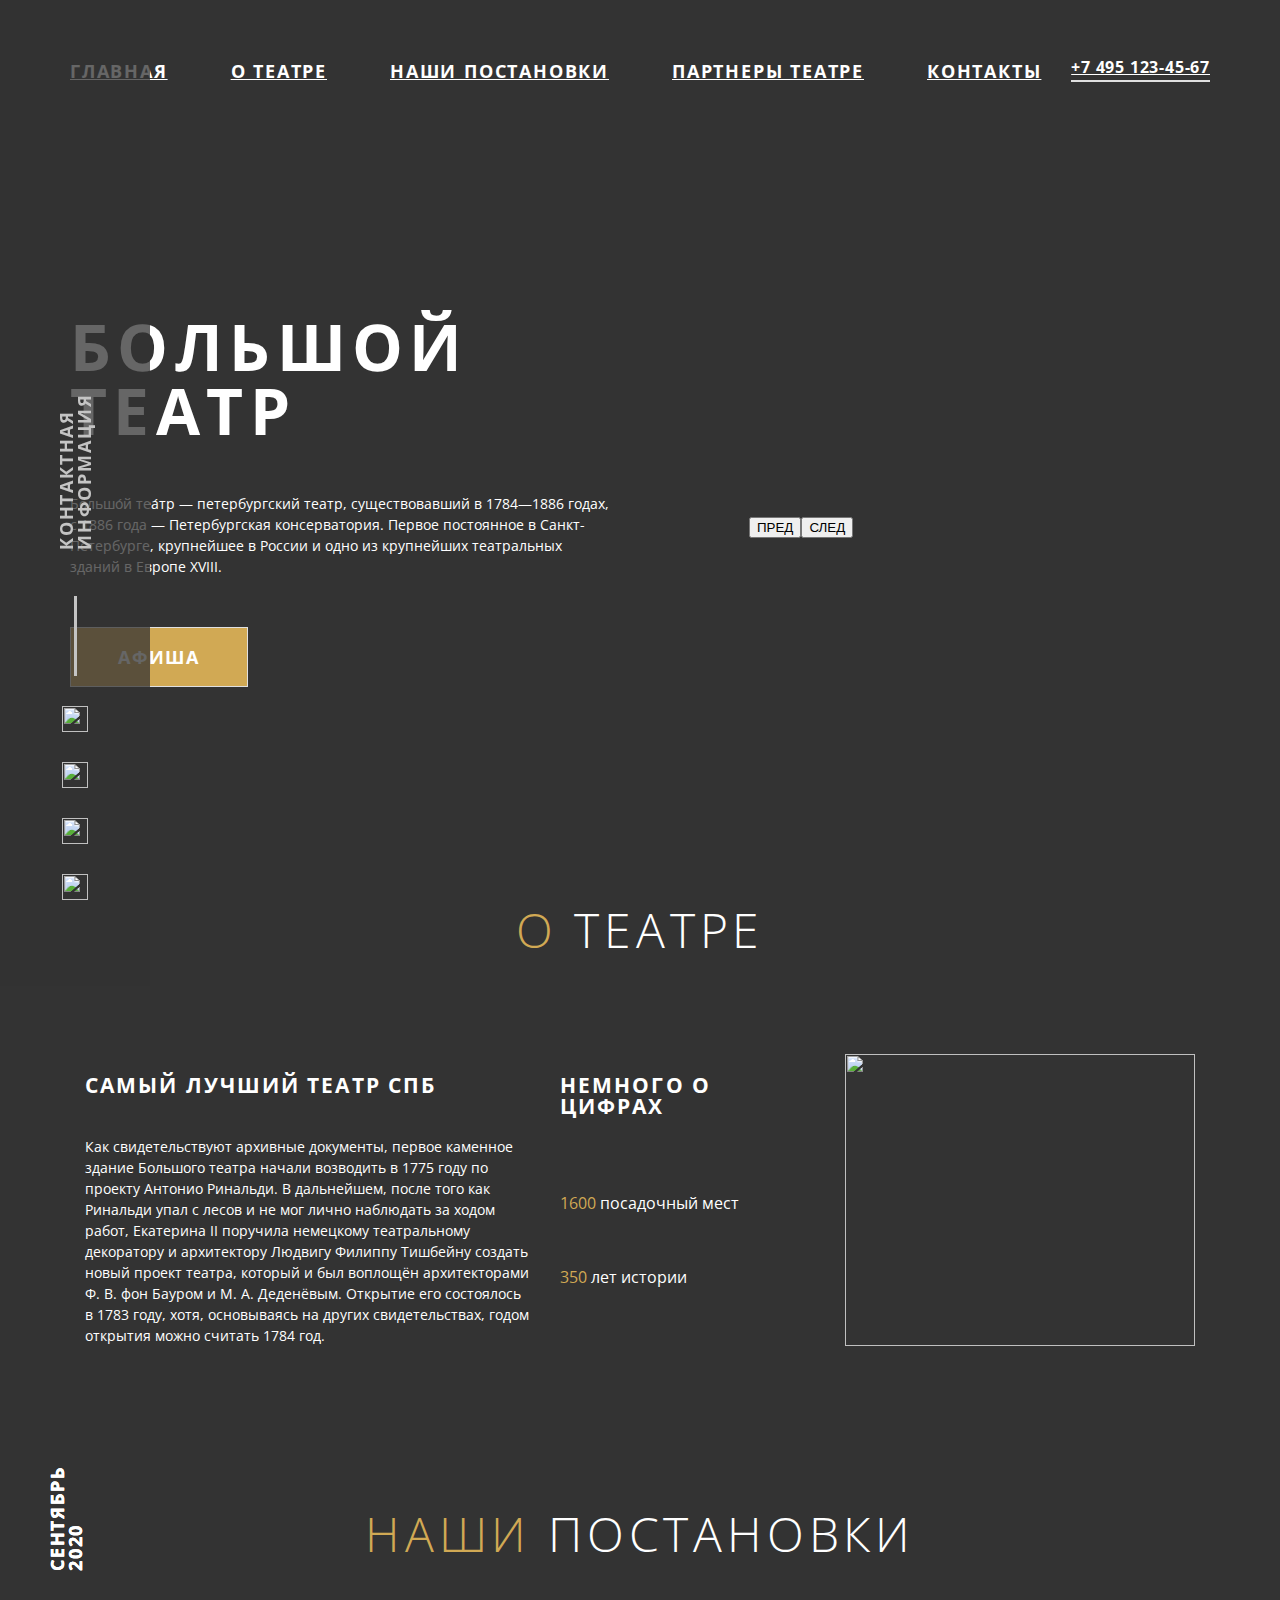
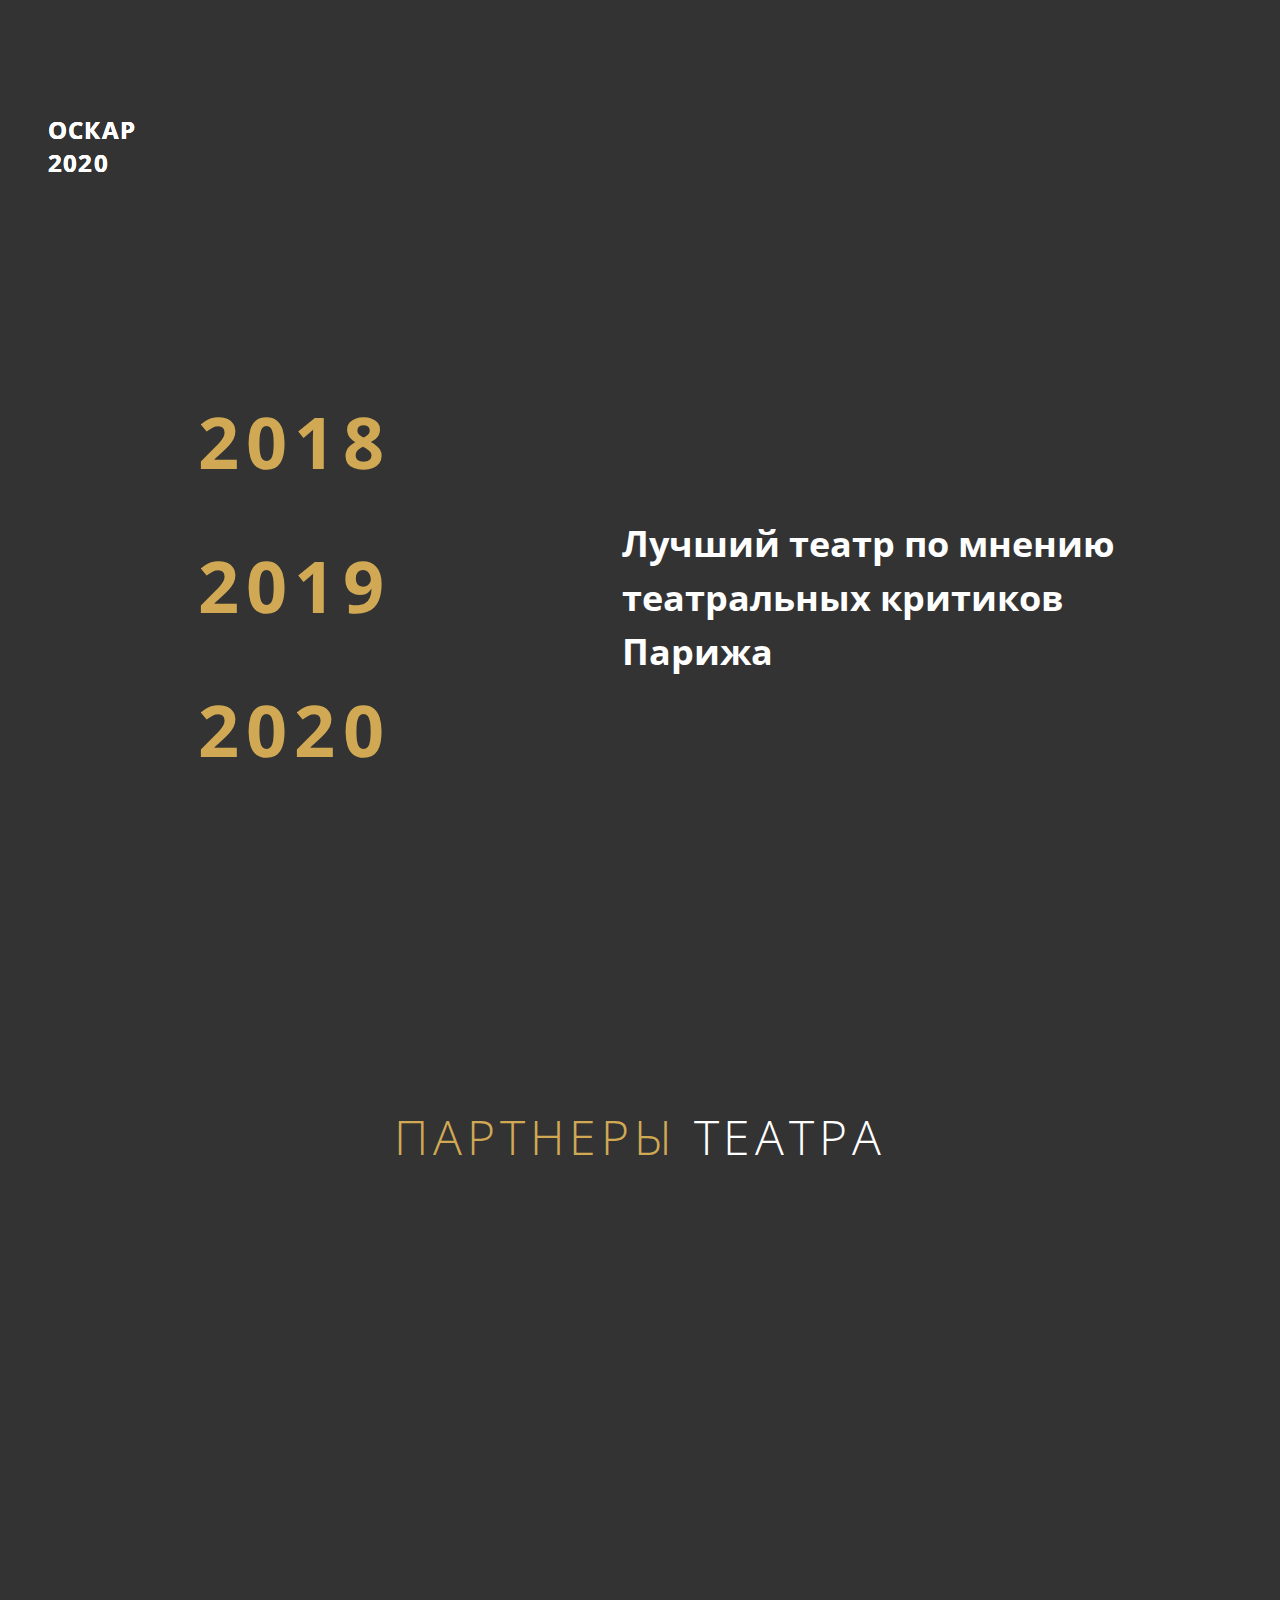
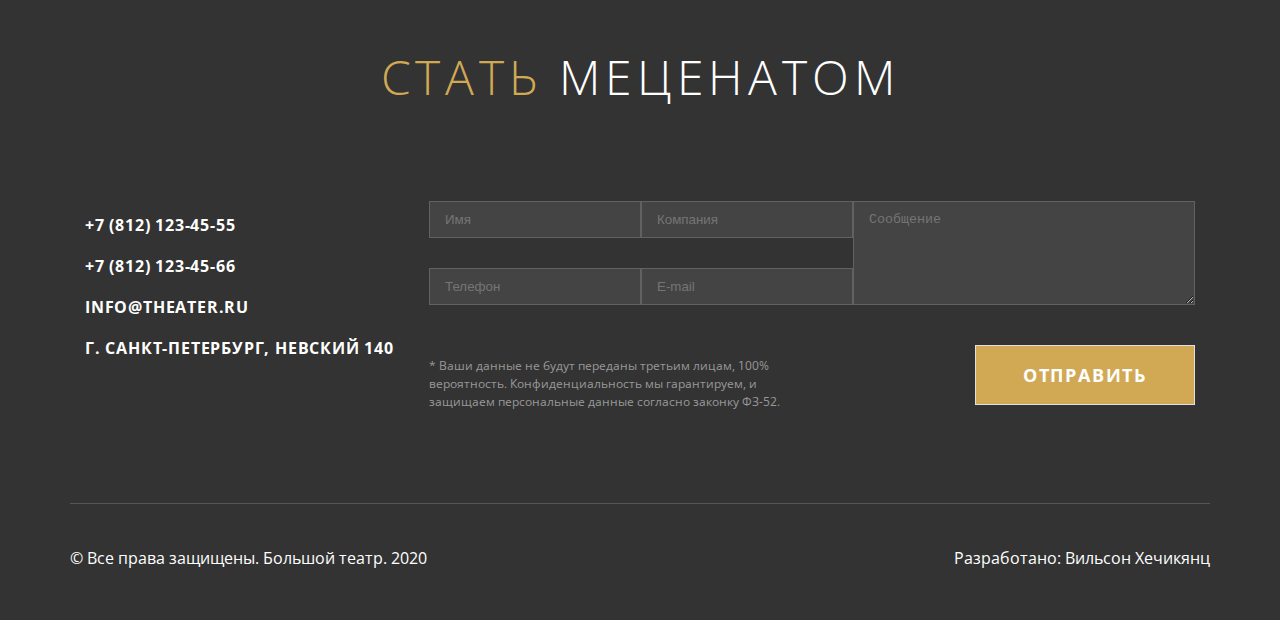
==== index.html @ 54a1aad2 "fix styles for wide screen" ====
<!DOCTYPE html>
<html lang="en">
<head>
    <meta charset="UTF-8">
    <meta http-equiv="X-UA-Compatible" content="IE=edge">
    <meta name="viewport" content="width=device-width, initial-scale=1.0">
    <link rel="stylesheet" href="reset.css">
    <link rel="stylesheet" href="style.css">
    <link href="https://fonts.googleapis.com/css?family=Open+Sans:300,regular,500,600,700,800,300italic,italic,500italic,600italic,700italic,800italic" rel="stylesheet" />
    <title>Theatre</title>
</head>
<body>
    <aside class="aside">
        <p class="aside_text">контактная информация</p>
        <div class="aside_social">
            <a class='social_link' href="#">
                <img class='social_logo' src="img/instagram-active.svg" alt="">
            </a>
            <a class='social_link' href="#">
                <img class='social_logo' src="img/facebook-logo.svg" alt="">
            </a>
            <a class='social_link' href="#">
                <img class='social_logo' src="img/vk-logo.svg" alt="">
            </a>
            <a class="social_link" href="#">
                <img class='social_logo' src="img/youtube-logo.svg" alt="">
            </a>
        </div>
    </aside>
    <header class="header">
        <div class="header_container container">
                <nav class="menu_nav">
                    <a class="nav_item" href="#">главная</a>
                    <a class="nav_item" href="#">о театре</a>
                    <a class="nav_item" href="#">наши постановки</a>
                    <a class="nav_item" href="#">партнеры театре</a>
                    <a class="nav_item" href="#">контакты</a>
                </nav>
            <a class='header_phone' href="tel: +74951234567">+7 495 123-45-67</a>
        </div>
        <section class="first-screen">
           <div class="first-screen_container container">
                <div class="first-screen_inner">
                    <div class="first-screen_text">
                        <h1 class='text_title'>большой театр</h1>
                        <p class='text_paragraph'>Большо́й теа́тр — петербургский театр, существовавший в 1784—1886 годах, с 1886 года — Петербургская консерватория. Первое постоянное в Санкт-Петербурге, крупнейшее в России и одно из крупнейших театральных зданий в Европе XVIII.</p>
                        <button class="first-screen_button button">АФИША</button>
                    </div>
                    <div class="columns_slider">
                        <div class="slider_container">
                            <img class='slider_img' src="img/first-screen_slider.jpg" alt="">
                            <img class='slider_img-bg' src="img/first-scree_slider-bg.png" alt="">
                        </div>
                        <div class="slider_buttons">
                            <div class="controls">
                                <img class='arrow-left' src="img/arrow-left.svg" alt="">
                                <button class="buttons_previous">ПРЕД</button>
                            </div>
                            <div class="controls">
                                <button class="buttons_next">СЛЕД</button>
                                <img class='arrow-right' src="img/Arrow -right.svg" alt="">
                            </div>
                        </div>
                    </div>
                </div>
           </div>
        </section>
    </header>
    
    <main class="main">
        <section class="about">
            <div class="about_container">
                <h2 class="about_title title"><span class="accent">о</span> театре</h2>
                <div class="about_wrapper">
                    <div class="about_info">
                        <p class="info_title">самый лучший театр спб</p>
                        <p class="info_paragraph">Как свидетельствуют архивные документы, первое каменное здание Большого театра начали возводить в 1775 году по проекту Антонио Ринальди. В дальнейшем, после того как Ринальди упал с лесов и не мог лично наблюдать за ходом работ, Екатерина II поручила немецкому театральному декоратору и архитектору Людвигу Филиппу Тишбейну создать новый проект театра, который и был воплощён архитекторами Ф. В. фон Бауром и М. А. Деденёвым. Открытие его состоялось в 1783 году, хотя, основываясь на других свидетельствах, годом открытия можно считать 1784 год.</p>
                    </div>
                    <div class="about_numbers">
                        <h3 class="numbers_title">немного о цифрах</h3>
                        <div class="numbers_container">
                            <div class="numbers_seats">
                                <img class='seats_img' src="img/number_seats.svg" alt="">
                                <p class="seats_text"><span class="accent">1600</span> посадочный мест</p>
                            </div>
                            <div class="numbers_history">
                                <img class='history_img' src="img/about_history.svg" alt="">
                                <p class="history_text"><span class="accent">350</span> лет истории</p>
                            </div>
                        </div>
                    </div>
                    <div class="about_img">
                        <img class='theatre_img' src="img/about_img.jpg" alt="">
                    </div>
                </div>
            </div>
        </section>
        <section class="projects">
            <h2 class="projects_title title"><span class="accent">наши</span> постановки</h2>
            <div class="projects_slider">
                <div class="slider_project1">
                    <img src="img/slider_project1.jpg" alt="">
                    <p class="project1_title">оскар 2020</p>
                    <p class="project1_date">сентябрь 2020</p>
                </div>
                <div class="slider_project2">
                    <img src="img/slider_project2.jpg" alt="">
                </div>
                <div class="slider_project3">
                    <img src="img/slider_project3.jpg" alt="">
                    <p class="project3_title">оскар 2020</p>
                    <p class="project3_date">сентябрь 2020</p>
                </div>
                <div class="slider_project4">
                    <img src="img/slider_project4.jpg" alt="">
                    <p class="project4_title">оскар 2020</p>
                    <p class="project4_date">сентябрь 2020</p>
                </div>
            </div>
        </section>
        <section class="raiting">
            <div class='raiting-container container'>
                <div class="raiting_years">
                    <p class="years_list accent">2018</p>
                    <p class="years_list accent">2019</p>
                    <p class="years_list accent">2020</p>
                </div>
                <div class="raiting_column">
                    <img class='raiting_stars' src="img/raiting_stars.svg" alt="">
                    <p class="raiting_paragraph">Лучший театр
                        по мнению театральных критиков Парижа</p>
                </div>
            </div>
        </section>
        <section class="partners">
            <div class="partners_container container">
                <h2 class="partners_title title"><span class="accent">партнеры</span> театра</h2>
                <div class="partners_logo">
                </div>
            </div>
        </section>
        <section class="contacts">
            <div class="contacts_container">
                <h2 class="contacts_title title"><span class="accent">стать</span> меценатом</h2>
                <div class="contacts_inner">
                    <div class="contacts_phone-email">
                        <div class="contacts_info">
                            <p>+7 (812) 123-45-55</p>
                            <p>+7 (812) 123-45-66</p>
                            <p>info@theater.ru</p>
                            <p>г. санкт-петербург, невский 140</p>
                        </div>
                        <div class="contacts_email">
                            
                        </div>
                    </div>
                    <div class="contacts_form form">
                        <form action='' method="post" class="form">
                            <div class="form_content">
                                <div class="form_column">
                                    <input class='form_input form_input-name' type="text" name="name" placeholder="Имя">
                                    <input class='form_input form_input-phone' type="text" name="phone" placeholder="Телефон">
                                </div>
                                <div class="form_column">
                                    <input class='form_input form_input-company' type="text" name="company" placeholder="Компания">
                                    <input class='form_input form_input-email' type="text" name="email" placeholder="E-mail">
                                </div>
                                <div class="form_column">
                                    <textarea class='form_input' name="message" placeholder="Сообщение"></textarea>
                                </div>
                        </div>
                        </form>
                        <div class="form_correspondence">
                            <p class="correspondence_text
                            ">* Ваши данные не будут переданы третьим лицам, 100% вероятность. Конфиденциальность мы гарантируем, и защищаем персональные данные согласно законку ФЗ-52.</p>
                            <button class='contacts_button button' type="submit">ОТПРАВИТЬ</button>
                        </div>
                 </di>
                    </div>
                </div>
            </div>
        </section>
    </main>
        <footer class="footer">
           <div class="footer_container container">
                <div class="footer_inner">
                    <p class="footer_copyright">&#169; Все права защищены. Большой театр. 2020</p>
                    <p class="footer_developer">Разработано: Вильсон Хечикянц</p>
                </div>
           </div>
        </footer>
    
</body>
</html>
---- style.css ----
@import url("https://fonts.googleapis.com/css2?family=Open+Sans+Condensed:wght@300;700&family=Open+Sans:wght@300;400&display=swap");

:root {
  --main-color-gold: #d1a954;
  --main-color-black: #333333;
}

body {
  font-family: "Open Sans", sans-serif;
  color: white;
  line-height: 1;
  font-size: 16px;
  background-color: #333333;
}

/* ASIDE */

.aside {
    position: fixed;
    height: 100%;
    width: 150px;
    top: 0;
    left: 0;
    display: flex;
    z-index: 1000;
    flex-direction: column;
    justify-content: flex-end;
    background: rgba(51, 51, 51, 0.75);
    padding-bottom: 86px;
  }

.aside_text {
    position: absolute;
    width: 300px;
    bottom: 550px;
    left: 50%;
    transform: translateX(-50%) rotate(-90deg);
    font-family: "Open Sans Condensed", sans-serif;
    font-weight: 700;
    font-size: 18px;
    letter-spacing: 0.1em;
    text-transform: uppercase;
    color: #C4C4C4;
}

.aside_social {
    display: flex;
    flex-direction: column;
    align-items: center;
}

.aside_social::before {
    content: "";
    width: 3px;
    height: 80px;
    background-color: #C4C4C4;
    margin-bottom: 30px;
}

.social_link {
    width: 26px;
    height: 26px;
}

.social_link:not(:last-child) {
    margin-bottom: 30px;
}

.social_logo {
    width: 100%;
    height: 100%;
    object-fit: contain;
    object-position: center;
}

/* HEADER */

.container {
    max-width: 1140px;
    margin: 0 auto;
    padding-left: 15px;
    padding-right: 15px;
}

.header_container {
    display: flex;
    justify-content: space-between;
    align-items: center;
    margin-bottom: 190px;
}

.header {
    padding-top: 51px;
    width: 100%;
    height: calc(100vw * 1045 / 1920);
    background: url(img/first-screen_background.jpg) center/cover no-repeat;
    margin-bottom: 150px;
}

.menu_nav {
    display: flex;
    align-items: center;
}

.nav_item {
    font-family: 'Open Sans Condensed', sans-serif;
    font-weight: 700;
    font-size: 18px;
    letter-spacing: 0.1em;
    text-transform: uppercase;
    color: #FFFFFF;
    transition: color 0.3s linear;
}

.nav_item:not(:last-child) {
    margin-right: 63px;
}

.header_phone {
    font-family: "Open Sans Condensed", sans-serif;
    font-size: 16px;
    text-align: right;
    letter-spacing: 0.05em;
    text-transform: uppercase;
    color: #FFFFFF;
    border-bottom: 2px solid #E0E0E0;
    padding-bottom: 5px;
    font-weight: 700;
}

/* FIRSTSCREEN */

.first_screen_container {
    position: relative;
    height: 100vh;
    display: flex;
    flex-direction: column;
    justify-content: center;
}

.first-screen_inner {
    display: flex;
    align-items: center;
}

.first-screen_text {
    flex: 0 1 540px;
    margin-right: 125px;
}

.text_title {
    font-family: "Open Sans Condensed", sans-serif;
    font-weight: 700;
    font-size: 64px;
    letter-spacing: 0.1em;
    text-transform: uppercase;
    color: #FFFFFF;
    margin-bottom: 50px;
}

.text_paragraph {
    font-family: "Open Sans", sans-serif;
    font-weight: 400;
    font-size: 14px;
    line-height: 150%;
    color: #FFFFFF;
    margin-bottom: 50px;
}

.button {
    display: inline-block;
    font-family: "Open Sans Condensed", sans-serif;
    font-weight: 700;
    font-size: 18px;
    letter-spacing: 0.1em;
    text-transform: uppercase;
    color: #FFFFFF;
    padding: 17px 47px;
    background: #D1A954;
    border: 1px solid #E0E0E0;
    cursor: pointer;
}

.slider_container {
    position: relative;

}

.slider_img {
    position: relative;
    z-index: 1;
}

.slider_img-bg {
    position: absolute;
    top: 20px;
    left: 20px;
    z-index: 0;
}

.slider_buttons {
    display: flex;
    justify-content: space-between;
    position: relative;
    top: 40px;
    left: 10px;
}

.about_container {
    max-width: 1110px;
    margin: 0 auto;
}

.accent {
    color: var(--main-color-gold);
}

.title {
    font-family: "Open Sans Condensed", sans-serif;
    font-weight: 300;
    font-size: 48px;
    text-align: center;
    letter-spacing: 0.1em;
    text-transform: uppercase;
    color: #FFFFFF;
}

.about_wrapper {
    display: flex;
    align-items: flex-start;
    justify-content: space-between;
    margin-bottom: 150px;
}

.about_title {
    margin-bottom: 100px;
}

.about_info {
    flex: 0 0 445px;
}

.info_title {
    font-family: "Open Sans Condensed", sans-serif;
    font-weight: 700;
    font-size: 21px;
    letter-spacing: 0.1em;
    text-transform: uppercase;
    margin-bottom: 40px;
}

.info_paragraph {
    font-weight: 400;
    font-size: 14px;
    line-height: 150%;
}

.about_numbers {
    flex: 0 0 255px;
}

.numbers_title {
    font-family: "Open Sans Condensed", sans-serif;
    font-weight: 700;
    font-size: 21px;
    letter-spacing: 0.1em;
    text-transform: uppercase;
    margin-bottom: 40px;
}

.numbers_seats {
    margin-bottom: 20px;
}

.seats_img {
    margin-bottom: 20px;
}

.history_img {
    margin-bottom: 20px;
}

.about_img {
    flex: 0 0 350px;
    height: 292px;
}

.theatre_img {
    width: 100%;
    height: 100%;
    object-fit: cover;
    object-position: center;
}

.projects {
    margin-bottom: 142px;
}

.projects_title {
    margin-bottom: 91px;
}

.projects_slider {
    display: flex;
}

.slider_project1 {
    position: relative;
}

.project1_title {
    position: absolute;
    top: 40px;
    left: 40px;
    font-family: "Open Sans Condensed", sans-serif;
    font-weight: bold;
    font-size: 24px;
    line-height: 33px;
    letter-spacing: 0.05em;
    text-transform: uppercase;
    color: #FFFFFF;
}

.project1_date {
    position: absolute;
    left: 40px;
    bottom: 40px;
    font-family: "Open Sans Condensed", sans-serif;
    font-weight: bold;
    font-size: 18px;
    letter-spacing: 0.1em;
    text-transform: uppercase;
    color: #FFFFFF;
    transform-origin: top left;
    transform: rotate(-90deg);
}

.slider_project3 {
    position: relative;
}

.project3_title {
    position: absolute;
    top: 40px;
    left: 40px;
    font-family: "Open Sans Condensed", sans-serif;
    font-weight: bold;
    font-size: 24px;
    line-height: 33px;
    letter-spacing: 0.05em;
    text-transform: uppercase;
    color: #FFFFFF;
}

.project3_title {
    position: absolute;
    top: 40px;
    left: 40px;
    font-family: "Open Sans Condensed", sans-serif;
    font-weight: bold;
    font-size: 24px;
    line-height: 33px;
    letter-spacing: 0.05em;
    text-transform: uppercase;
    color: #FFFFFF;
}

.project3_date {
    position: absolute;
    left: 40px;
    bottom: 40px;
    font-family: "Open Sans Condensed", sans-serif;
    font-weight: bold;
    font-size: 18px;
    letter-spacing: 0.1em;
    text-transform: uppercase;
    color: #FFFFFF;
    transform-origin: top left;
    transform: rotate(-90deg);
}

.slider_project4 {
    position: relative;
}

.project4_title {
    position: absolute;
    top: 40px;
    left: 40px;
    font-family: "Open Sans Condensed", sans-serif;
    font-weight: bold;
    font-size: 24px;
    line-height: 33px;
    letter-spacing: 0.05em;
    text-transform: uppercase;
    color: #FFFFFF;
}

.project4_date {
    position: absolute;
    left: 40px;
    bottom: 40px;
    font-family: "Open Sans Condensed", sans-serif;
    font-weight: bold;
    font-size: 18px;
    letter-spacing: 0.1em;
    text-transform: uppercase;
    color: #FFFFFF;
    transform-origin: top left;
    transform: rotate(-90deg);
}

/* RAITING */

.raiting {
    margin-bottom: 150px;

}

.raiting-container {
    padding: 126px 110px 126px 190px;
    background: url(img/rating-сге.jpg) center center/cover no-repeat;
    display: flex;
    justify-content: space-between;
    align-items: center;
}

.raiting_years {
    font-family: "Open Sans Condensed", sans-serif;
    font-weight: 700;
    font-size: 72px;
    letter-spacing: 0.1em;
    text-transform: uppercase;
}

.years_list:not(:last-child) {
    margin-bottom: 30px;
}

.raiting_stars {
    margin-bottom: 25px;
}

.raiting_column {
    flex: 0 0 540px;
}

.raiting_paragraph {
    font-weight: 700;
    font-size: 36px;
    line-height: 150%;
    color: #FFFFFF;
}

.partners {
    margin-bottom: 120px;
}

.partners_title {
    margin-bottom: 100px;
}
.partners_logo{
    background-image: url(img/partners-gazprom.svg);
    height: 272px;
    background-repeat: space;
}

/* CONTACTS */

.contacts { 
margin-bottom: 80px;
}

.contacts_title {
    margin-bottom: 100px;
}

.contacts_container {
    max-width: 1110px;
    margin: 0 auto;
}

.contacts_inner {
    display: flex;
    justify-content: space-between;
    align-items: flex-start;
}

.contacts_form {
    flex: 0 1 730px;
}

.contacts_info {
    flex: 0 0 250px;
    font-family: "Open Sans Condensed", sans-serif;
    font-weight: 700;
    font-size: 16px;
    letter-spacing: 0.05em;
    text-transform: uppercase;
    color: #FFFFFF;
}

.contacts_info > p:not(:last-child) {
    margin-bottom: 25px;
}

.form_content {
    display: flex;
    justify-content: space-between;
    margin-bottom: 40px;
}
.form_column {
    display: flex;
    flex-direction: column;
}

.form_input-name, .form_input-company {
    margin-bottom: 30px;
}

.form_input {
    width: 180px;
    background: #444444 ;
    border: 1px solid #616161;
    padding: 10px 15px;
    color: #FFFFFF;
}

.form_column > textarea {
    width: 310px;
    flex-grow: 1;
}

.form_correspondence {
    display: flex;
    justify-content: space-between;
    align-items: flex-start;
}

.correspondence_text {
    flex: 0 1 390px;
    font-weight: 400;
    font-size: 12px;
    line-height: 150%;
    color: #989898;
}

.footer_inner {
    border-top: 1px solid #565656;
    padding: 30px 0;
    display: flex;
    justify-content: space-between;
    align-items: center; 
}
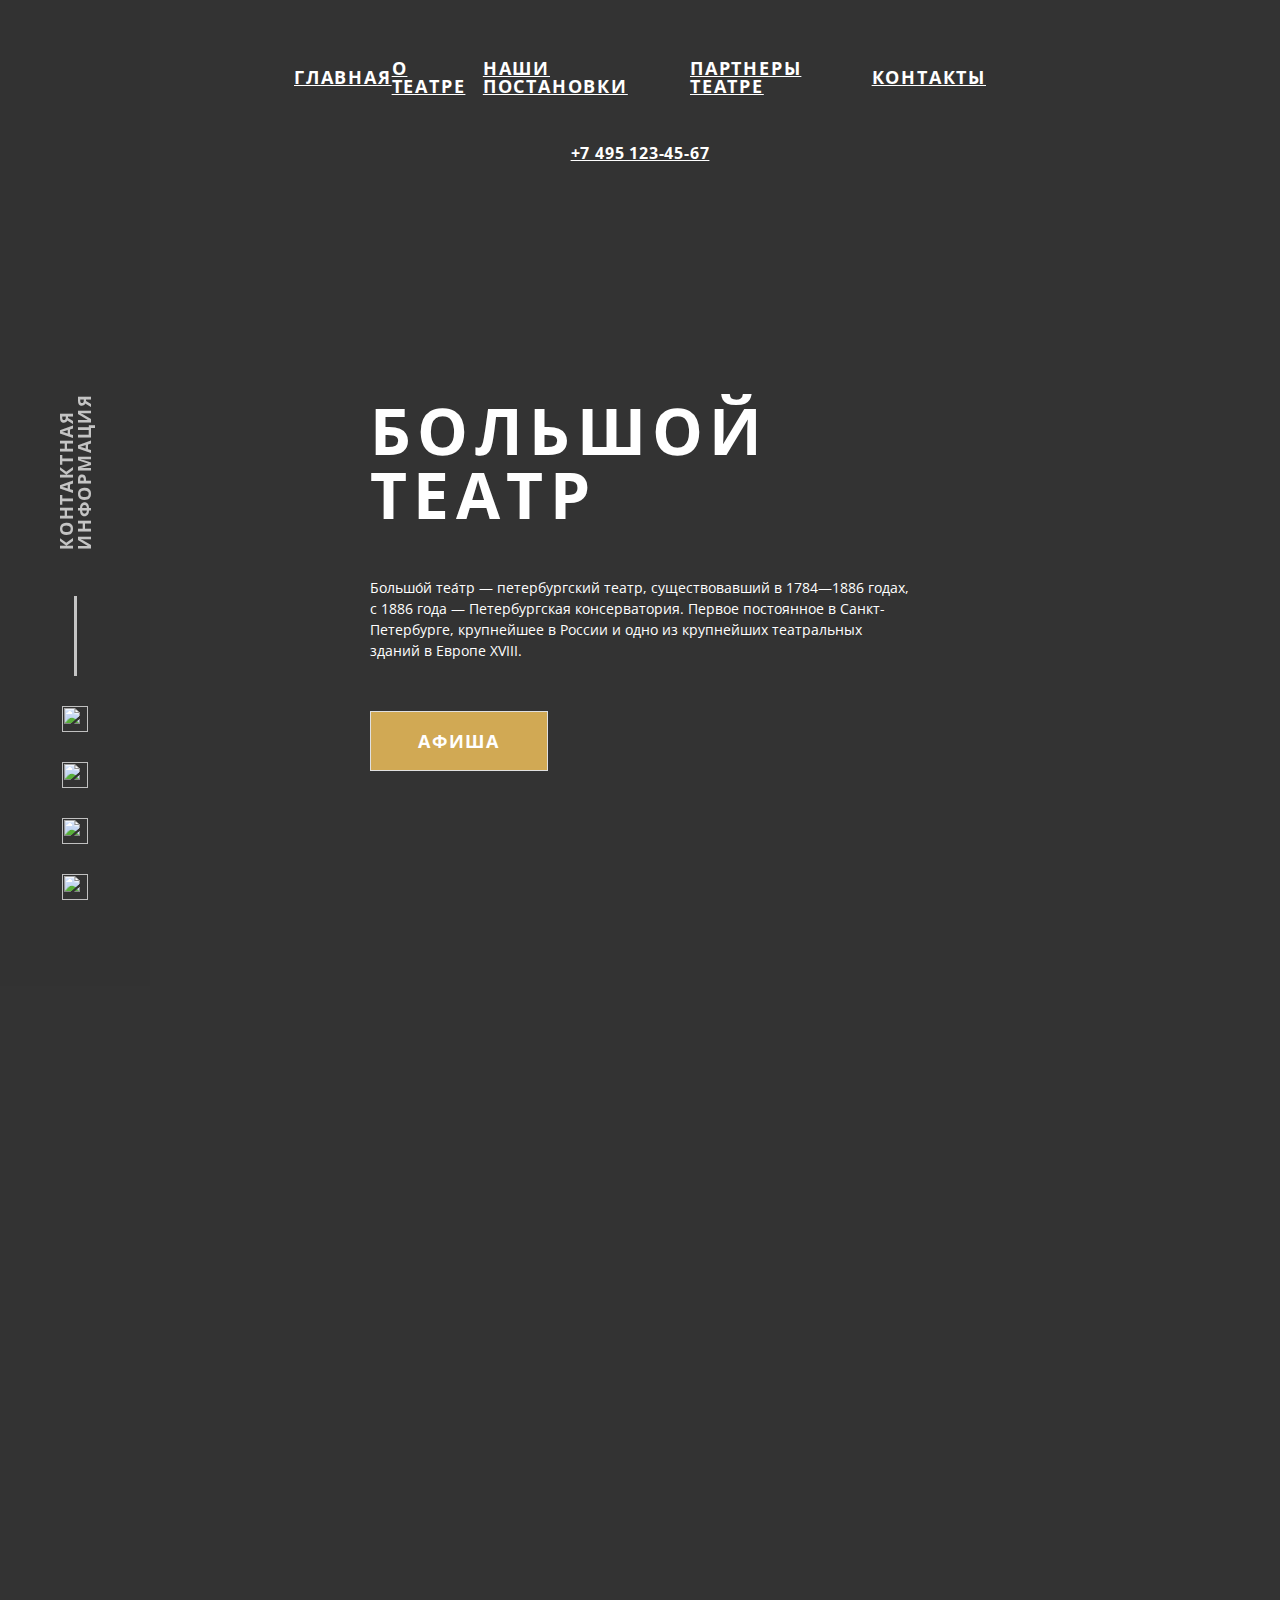
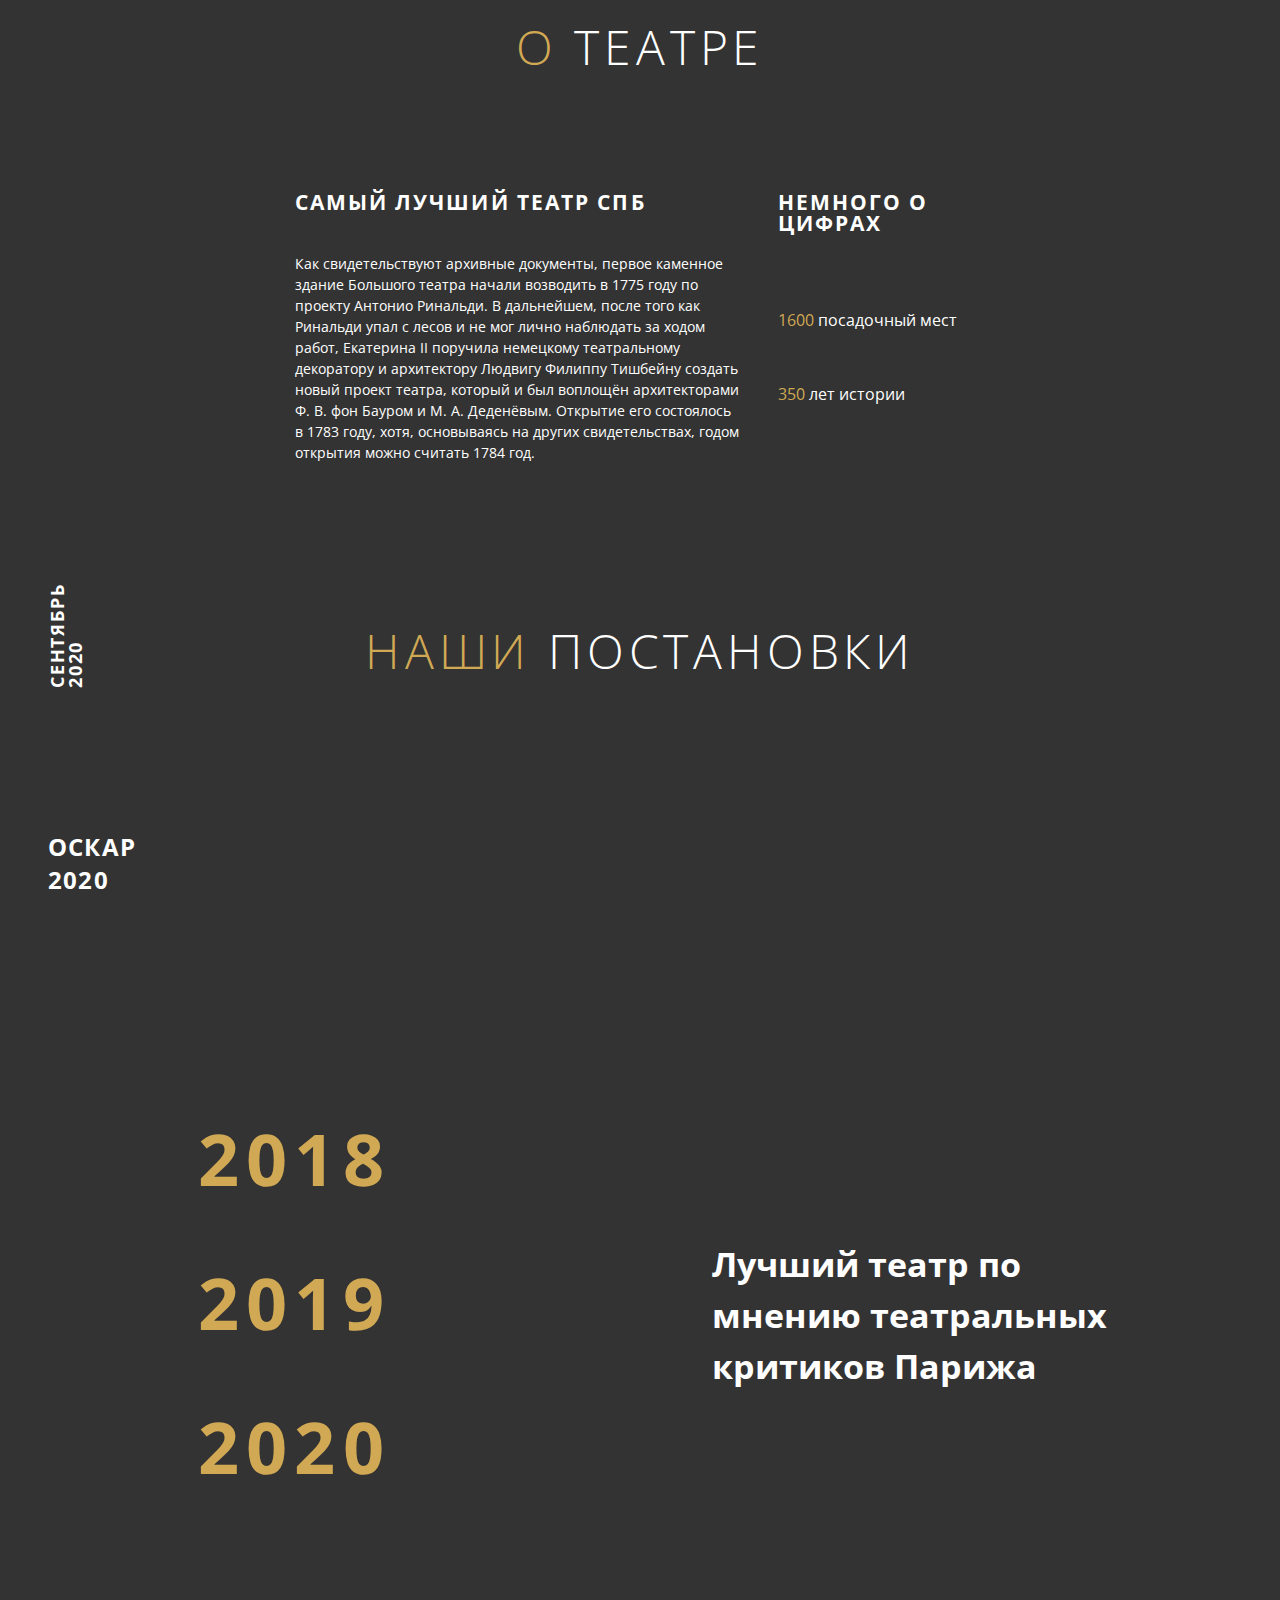
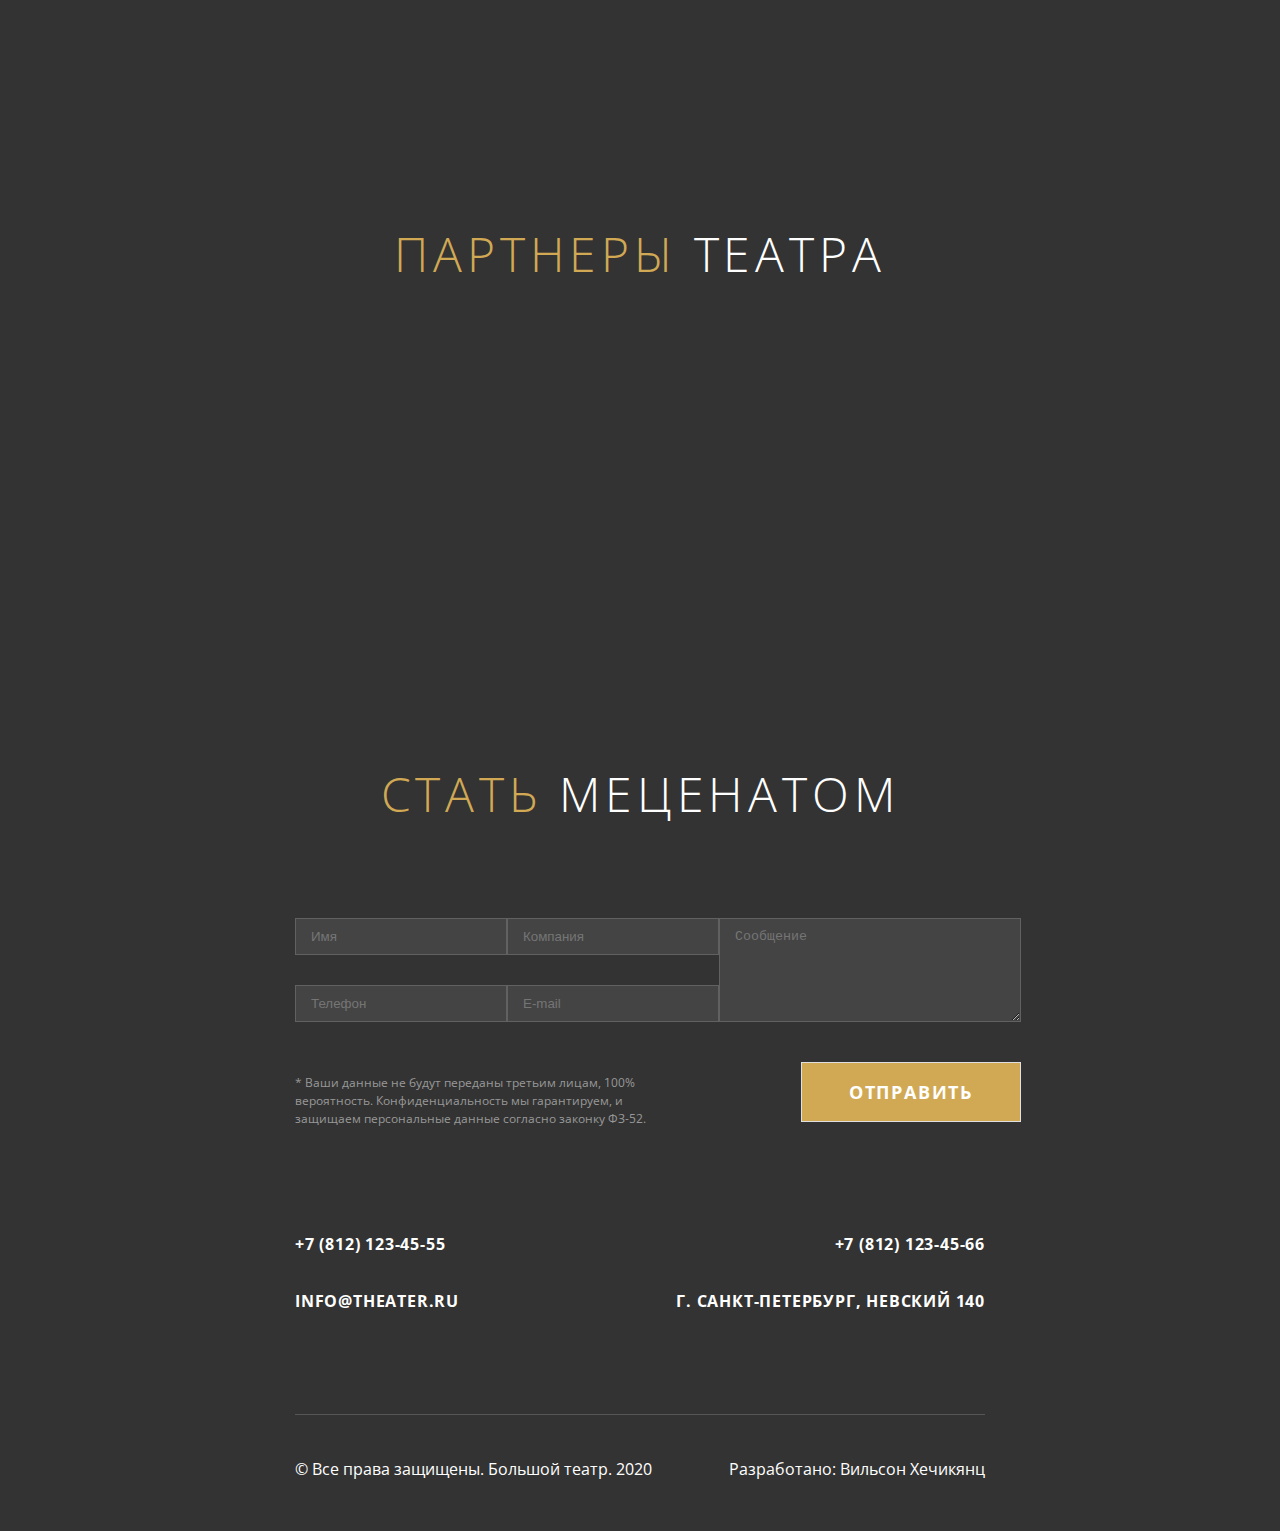
==== commit 7bc3e4f1: "styles for tablet" ====
--- a/index.html
+++ b/index.html
@@ -150,9 +150,6 @@
                             <p>info@theater.ru</p>
                             <p>г. санкт-петербург, невский 140</p>
                         </div>
-                        <div class="contacts_email">
-                            
-                        </div>
                     </div>
                     <div class="contacts_form form">
                         <form action='' method="post" class="form">
--- a/style.css
+++ b/style.css
@@ -16,539 +16,652 @@
 /* ASIDE */
 
 .aside {
-    position: fixed;
-    height: 100%;
-    width: 150px;
-    top: 0;
-    left: 0;
+  position: fixed;
+  height: 100%;
+  width: 150px;
+  top: 0;
+  left: 0;
+  display: flex;
+  z-index: 1000;
+  flex-direction: column;
+  justify-content: flex-end;
+  background: rgba(51, 51, 51, 0.75);
+  padding-bottom: 86px;
+}
+
+.aside_text {
+  position: absolute;
+  width: 300px;
+  bottom: 550px;
+  left: 50%;
+  transform: translateX(-50%) rotate(-90deg);
+  font-family: "Open Sans Condensed", sans-serif;
+  font-weight: 700;
+  font-size: 18px;
+  letter-spacing: 0.1em;
+  text-transform: uppercase;
+  color: #c4c4c4;
+}
+
+.aside_social {
+  display: flex;
+  flex-direction: column;
+  align-items: center;
+}
+
+.aside_social::before {
+  content: "";
+  width: 3px;
+  height: 80px;
+  background-color: #c4c4c4;
+  margin-bottom: 30px;
+}
+
+.social_link {
+  width: 26px;
+  height: 26px;
+}
+
+.social_link:not(:last-child) {
+  margin-bottom: 30px;
+}
+
+.social_logo {
+  width: 100%;
+  height: 100%;
+  object-fit: contain;
+  object-position: center;
+}
+
+/* HEADER */
+
+.container {
+  max-width: 1140px;
+  margin: 0 auto;
+  padding-left: 15px;
+  padding-right: 15px;
+}
+
+.header_container {
+  display: flex;
+  justify-content: space-between;
+  align-items: center;
+  margin-bottom: 190px;
+}
+
+.header {
+  padding-top: 51px;
+  width: 100%;
+  height: calc(100vw * 1045 / 1920);
+  background: url(img/first-screen_background.jpg) center/cover no-repeat;
+  margin-bottom: 150px;
+}
+
+.menu_nav {
+  display: flex;
+  align-items: center;
+}
+
+.nav_item {
+  font-family: "Open Sans Condensed", sans-serif;
+  font-weight: 700;
+  font-size: 18px;
+  letter-spacing: 0.1em;
+  text-transform: uppercase;
+  color: #ffffff;
+  transition: color 0.3s linear;
+}
+
+.nav_item:not(:last-child) {
+  margin-right: 63px;
+}
+
+.header_phone {
+  font-family: "Open Sans Condensed", sans-serif;
+  font-size: 16px;
+  text-align: right;
+  letter-spacing: 0.05em;
+  text-transform: uppercase;
+  color: #ffffff;
+  border-bottom: 2px solid #e0e0e0;
+  padding-bottom: 5px;
+  font-weight: 700;
+}
+
+/* FIRSTSCREEN */
+
+.first_screen_container {
+  position: relative;
+  height: 100vh;
+  display: flex;
+  flex-direction: column;
+  justify-content: center;
+}
+
+.first-screen_inner {
+  display: flex;
+  align-items: center;
+}
+
+.first-screen_text {
+  flex: 0 1 540px;
+  margin-right: 125px;
+}
+
+.text_title {
+  font-family: "Open Sans Condensed", sans-serif;
+  font-weight: 700;
+  font-size: 64px;
+  letter-spacing: 0.1em;
+  text-transform: uppercase;
+  color: #ffffff;
+  margin-bottom: 50px;
+}
+
+.text_paragraph {
+  font-family: "Open Sans", sans-serif;
+  font-weight: 400;
+  font-size: 14px;
+  line-height: 150%;
+  color: #ffffff;
+  margin-bottom: 50px;
+}
+
+.button {
+  display: inline-block;
+  font-family: "Open Sans Condensed", sans-serif;
+  font-weight: 700;
+  font-size: 18px;
+  letter-spacing: 0.1em;
+  text-transform: uppercase;
+  color: #ffffff;
+  padding: 17px 47px;
+  background: #d1a954;
+  border: 1px solid #e0e0e0;
+  cursor: pointer;
+}
+
+.slider_container {
+  position: relative;
+}
+
+.slider_img {
+  position: relative;
+  z-index: 1;
+}
+
+.slider_img-bg {
+  position: absolute;
+  top: 20px;
+  left: 20px;
+  z-index: 0;
+}
+
+.slider_buttons {
+  display: flex;
+  justify-content: space-between;
+  position: relative;
+  top: 40px;
+  left: 10px;
+}
+
+.about_container {
+  max-width: 1110px;
+  margin: 0 auto;
+}
+
+.accent {
+  color: var(--main-color-gold);
+}
+
+.title {
+  font-family: "Open Sans Condensed", sans-serif;
+  font-weight: 300;
+  font-size: 48px;
+  text-align: center;
+  letter-spacing: 0.1em;
+  text-transform: uppercase;
+  color: #ffffff;
+}
+
+.about_wrapper {
+  display: flex;
+  align-items: flex-start;
+  justify-content: space-between;
+  margin-bottom: 150px;
+}
+
+.about_title {
+  margin-bottom: 100px;
+}
+
+.about_info {
+  flex: 0 0 445px;
+}
+
+.info_title {
+  font-family: "Open Sans Condensed", sans-serif;
+  font-weight: 700;
+  font-size: 21px;
+  letter-spacing: 0.1em;
+  text-transform: uppercase;
+  margin-bottom: 40px;
+}
+
+.info_paragraph {
+  font-weight: 400;
+  font-size: 14px;
+  line-height: 150%;
+}
+
+.about_numbers {
+  flex: 0 0 255px;
+}
+
+.numbers_title {
+  font-family: "Open Sans Condensed", sans-serif;
+  font-weight: 700;
+  font-size: 21px;
+  letter-spacing: 0.1em;
+  text-transform: uppercase;
+  margin-bottom: 40px;
+}
+
+.numbers_seats {
+  margin-bottom: 20px;
+}
+
+.seats_img {
+  margin-bottom: 20px;
+}
+
+.history_img {
+  margin-bottom: 20px;
+}
+
+.about_img {
+  flex: 0 0 350px;
+  height: 292px;
+}
+
+.theatre_img {
+  width: 100%;
+  height: 100%;
+  object-fit: cover;
+  object-position: center;
+}
+
+.projects {
+  margin-bottom: 142px;
+}
+
+.projects_title {
+  margin-bottom: 91px;
+}
+
+.projects_slider {
+  display: flex;
+}
+
+.slider_project1 {
+  position: relative;
+}
+
+.project1_title {
+  position: absolute;
+  top: 40px;
+  left: 40px;
+  font-family: "Open Sans Condensed", sans-serif;
+  font-weight: bold;
+  font-size: 24px;
+  line-height: 33px;
+  letter-spacing: 0.05em;
+  text-transform: uppercase;
+  color: #ffffff;
+}
+
+.project1_date {
+  position: absolute;
+  left: 40px;
+  bottom: 40px;
+  font-family: "Open Sans Condensed", sans-serif;
+  font-weight: bold;
+  font-size: 18px;
+  letter-spacing: 0.1em;
+  text-transform: uppercase;
+  color: #ffffff;
+  transform-origin: top left;
+  transform: rotate(-90deg);
+}
+
+.slider_project3 {
+  position: relative;
+}
+
+.project3_title {
+  position: absolute;
+  top: 40px;
+  left: 40px;
+  font-family: "Open Sans Condensed", sans-serif;
+  font-weight: bold;
+  font-size: 24px;
+  line-height: 33px;
+  letter-spacing: 0.05em;
+  text-transform: uppercase;
+  color: #ffffff;
+}
+
+.project3_title {
+  position: absolute;
+  top: 40px;
+  left: 40px;
+  font-family: "Open Sans Condensed", sans-serif;
+  font-weight: bold;
+  font-size: 24px;
+  line-height: 33px;
+  letter-spacing: 0.05em;
+  text-transform: uppercase;
+  color: #ffffff;
+}
+
+.project3_date {
+  position: absolute;
+  left: 40px;
+  bottom: 40px;
+  font-family: "Open Sans Condensed", sans-serif;
+  font-weight: bold;
+  font-size: 18px;
+  letter-spacing: 0.1em;
+  text-transform: uppercase;
+  color: #ffffff;
+  transform-origin: top left;
+  transform: rotate(-90deg);
+}
+
+.slider_project4 {
+  position: relative;
+}
+
+.project4_title {
+  position: absolute;
+  top: 40px;
+  left: 40px;
+  font-family: "Open Sans Condensed", sans-serif;
+  font-weight: bold;
+  font-size: 24px;
+  line-height: 33px;
+  letter-spacing: 0.05em;
+  text-transform: uppercase;
+  color: #ffffff;
+}
+
+.project4_date {
+  position: absolute;
+  left: 40px;
+  bottom: 40px;
+  font-family: "Open Sans Condensed", sans-serif;
+  font-weight: bold;
+  font-size: 18px;
+  letter-spacing: 0.1em;
+  text-transform: uppercase;
+  color: #ffffff;
+  transform-origin: top left;
+  transform: rotate(-90deg);
+}
+
+/* RAITING */
+
+.raiting {
+  margin-bottom: 150px;
+}
+
+.raiting-container {
+  padding: 126px 110px 126px 190px;
+  background: url(img/rating-сге.jpg) center center/cover no-repeat;
+  display: flex;
+  justify-content: space-between;
+  align-items: center;
+}
+
+.raiting_years {
+  font-family: "Open Sans Condensed", sans-serif;
+  font-weight: 700;
+  font-size: 72px;
+  letter-spacing: 0.1em;
+  text-transform: uppercase;
+}
+
+.years_list:not(:last-child) {
+  margin-bottom: 30px;
+}
+
+.raiting_stars {
+  margin-bottom: 25px;
+}
+
+.raiting_column {
+  flex: 0 0 540px;
+}
+
+.raiting_paragraph {
+  font-weight: 700;
+  font-size: 36px;
+  line-height: 150%;
+  color: #ffffff;
+}
+
+.partners {
+  margin-bottom: 120px;
+}
+
+.partners_title {
+  margin-bottom: 100px;
+}
+.partners_logo {
+  background-image: url(img/partners-gazprom.svg);
+  height: 272px;
+  background-repeat: space;
+}
+
+/* CONTACTS */
+
+.contacts {
+  margin-bottom: 80px;
+}
+
+.contacts_title {
+  margin-bottom: 100px;
+}
+
+.contacts_container {
+  max-width: 1110px;
+  margin: 0 auto;
+}
+
+.contacts_inner {
+  display: flex;
+  justify-content: space-between;
+  align-items: flex-start;
+}
+
+.contacts_form {
+  flex: 0 1 730px;
+}
+
+.contacts_info {
+  flex: 0 0 250px;
+  font-family: "Open Sans Condensed", sans-serif;
+  font-weight: 700;
+  font-size: 16px;
+  letter-spacing: 0.05em;
+  text-transform: uppercase;
+  color: #ffffff;
+}
+
+.contacts_info > p:not(:last-child) {
+  margin-bottom: 25px;
+}
+
+.form_content {
+  display: flex;
+  justify-content: space-between;
+  margin-bottom: 40px;
+}
+.form_column {
+  display: flex;
+  flex-direction: column;
+}
+
+.form_input-name,
+.form_input-company {
+  margin-bottom: 30px;
+}
+
+.form_input {
+  width: 180px;
+  background: #444444;
+  border: 1px solid #616161;
+  padding: 10px 15px;
+  color: #ffffff;
+}
+
+.form_column > textarea {
+  width: 310px;
+  flex-grow: 1;
+}
+
+.form_correspondence {
+  display: flex;
+  justify-content: space-between;
+  align-items: flex-start;
+}
+
+.correspondence_text {
+  flex: 0 1 390px;
+  font-weight: 400;
+  font-size: 12px;
+  line-height: 150%;
+  color: #989898;
+}
+
+.footer_inner {
+  border-top: 1px solid #565656;
+  padding: 30px 0;
+  display: flex;
+  justify-content: space-between;
+  align-items: center;
+}
+
+@media screen and (min-width: 992px) {
+  .header_container {
+    display: block;
+  }
+
+  .menu_nav {
+    max-width: 692px;
+    justify-content: space-between;
+    margin: 0 auto;
+    position: relative;
+  }
+
+  .nav_item:not(:last-child) {
+    margin-right: 0;
+  }
+
+  .header_phone {
+    padding-top: 50px;
     display: flex;
-    z-index: 1000;
-    flex-direction: column;
-    justify-content: flex-end;
-    background: rgba(51, 51, 51, 0.75);
-    padding-bottom: 86px;
-  }
-
-.aside_text {
+    justify-content: center;
+    border-bottom: none;
+  }
+
+  .header {
+    height: calc(100vw * 1045 / 946);
+    background-size: 100% 100%;
+  }
+
+  .columns_slider {
+    display: none;
     position: absolute;
-    width: 300px;
-    bottom: 550px;
-    left: 50%;
-    transform: translateX(-50%) rotate(-90deg);
-    font-family: "Open Sans Condensed", sans-serif;
-    font-weight: 700;
-    font-size: 18px;
-    letter-spacing: 0.1em;
-    text-transform: uppercase;
-    color: #C4C4C4;
-}
-
-.aside_social {
+  }
+
+  .first-screen_inner {
+    justify-content: center;
+  }
+
+  .first-screen_text {
+    margin-right: 0;
+  }
+
+.about_container {
+    max-width: 691px;
+}
+
+  .about_img {
+    display: none;
+  }
+
+  .about_numbers{
+    flex: 0 0 208px;
+  }
+    .slider_project3 {
+display: none;
+    }
+.slider_project4 {
+    display: none;
+}
+
+.partners {
+    max-width: 690px;
+    margin-left: auto;
+    margin-right: auto;
+}
+
+.raiting_column {
+    flex: 0 0 450px;
+}
+
+.raiting_paragraph {
+    font-size: 34px;
+}
+
+.contacts_inner {
+    max-width: 690px;
+    flex-wrap: wrap;
+    margin: 0 auto;
+}
+
+.contacts_phone-email {
+    order: 1;
+}
+
+.form_column > textarea {
+    width: 270px;
+}
+
+.contacts_info {
     display: flex;
-    flex-direction: column;
-    align-items: center;
-}
-
-.aside_social::before {
-    content: "";
-    width: 3px;
-    height: 80px;
-    background-color: #C4C4C4;
-    margin-bottom: 30px;
-}
-
-.social_link {
-    width: 26px;
-    height: 26px;
-}
-
-.social_link:not(:last-child) {
-    margin-bottom: 30px;
-}
-
-.social_logo {
-    width: 100%;
-    height: 100%;
-    object-fit: contain;
-    object-position: center;
-}
-
-/* HEADER */
-
-.container {
-    max-width: 1140px;
+    flex-wrap: wrap;
+    width: 690px;
+    margin-top: 80px;
+}
+
+.contacts_info > p {
+
+    flex-basis: 50%;
+}
+
+.contacts_info > p:nth-child(2n + 2) {
+    text-align: right;
+}
+
+.footer_inner {
+    max-width: 690px;
     margin: 0 auto;
-    padding-left: 15px;
-    padding-right: 15px;
-}
-
-.header_container {
-    display: flex;
-    justify-content: space-between;
-    align-items: center;
-    margin-bottom: 190px;
-}
-
-.header {
-    padding-top: 51px;
-    width: 100%;
-    height: calc(100vw * 1045 / 1920);
-    background: url(img/first-screen_background.jpg) center/cover no-repeat;
-    margin-bottom: 150px;
-}
-
-.menu_nav {
-    display: flex;
-    align-items: center;
-}
-
-.nav_item {
-    font-family: 'Open Sans Condensed', sans-serif;
-    font-weight: 700;
-    font-size: 18px;
-    letter-spacing: 0.1em;
-    text-transform: uppercase;
-    color: #FFFFFF;
-    transition: color 0.3s linear;
-}
-
-.nav_item:not(:last-child) {
-    margin-right: 63px;
-}
-
-.header_phone {
-    font-family: "Open Sans Condensed", sans-serif;
-    font-size: 16px;
-    text-align: right;
-    letter-spacing: 0.05em;
-    text-transform: uppercase;
-    color: #FFFFFF;
-    border-bottom: 2px solid #E0E0E0;
-    padding-bottom: 5px;
-    font-weight: 700;
-}
-
-/* FIRSTSCREEN */
-
-.first_screen_container {
-    position: relative;
-    height: 100vh;
-    display: flex;
-    flex-direction: column;
-    justify-content: center;
-}
-
-.first-screen_inner {
-    display: flex;
-    align-items: center;
-}
-
-.first-screen_text {
-    flex: 0 1 540px;
-    margin-right: 125px;
-}
-
-.text_title {
-    font-family: "Open Sans Condensed", sans-serif;
-    font-weight: 700;
-    font-size: 64px;
-    letter-spacing: 0.1em;
-    text-transform: uppercase;
-    color: #FFFFFF;
-    margin-bottom: 50px;
-}
-
-.text_paragraph {
-    font-family: "Open Sans", sans-serif;
-    font-weight: 400;
-    font-size: 14px;
-    line-height: 150%;
-    color: #FFFFFF;
-    margin-bottom: 50px;
-}
-
-.button {
-    display: inline-block;
-    font-family: "Open Sans Condensed", sans-serif;
-    font-weight: 700;
-    font-size: 18px;
-    letter-spacing: 0.1em;
-    text-transform: uppercase;
-    color: #FFFFFF;
-    padding: 17px 47px;
-    background: #D1A954;
-    border: 1px solid #E0E0E0;
-    cursor: pointer;
-}
-
-.slider_container {
-    position: relative;
-
-}
-
-.slider_img {
-    position: relative;
-    z-index: 1;
-}
-
-.slider_img-bg {
-    position: absolute;
-    top: 20px;
-    left: 20px;
-    z-index: 0;
-}
-
-.slider_buttons {
-    display: flex;
-    justify-content: space-between;
-    position: relative;
-    top: 40px;
-    left: 10px;
-}
-
-.about_container {
-    max-width: 1110px;
-    margin: 0 auto;
-}
-
-.accent {
-    color: var(--main-color-gold);
-}
-
-.title {
-    font-family: "Open Sans Condensed", sans-serif;
-    font-weight: 300;
-    font-size: 48px;
-    text-align: center;
-    letter-spacing: 0.1em;
-    text-transform: uppercase;
-    color: #FFFFFF;
-}
-
-.about_wrapper {
-    display: flex;
-    align-items: flex-start;
-    justify-content: space-between;
-    margin-bottom: 150px;
-}
-
-.about_title {
-    margin-bottom: 100px;
-}
-
-.about_info {
-    flex: 0 0 445px;
-}
-
-.info_title {
-    font-family: "Open Sans Condensed", sans-serif;
-    font-weight: 700;
-    font-size: 21px;
-    letter-spacing: 0.1em;
-    text-transform: uppercase;
-    margin-bottom: 40px;
-}
-
-.info_paragraph {
-    font-weight: 400;
-    font-size: 14px;
-    line-height: 150%;
-}
-
-.about_numbers {
-    flex: 0 0 255px;
-}
-
-.numbers_title {
-    font-family: "Open Sans Condensed", sans-serif;
-    font-weight: 700;
-    font-size: 21px;
-    letter-spacing: 0.1em;
-    text-transform: uppercase;
-    margin-bottom: 40px;
-}
-
-.numbers_seats {
-    margin-bottom: 20px;
-}
-
-.seats_img {
-    margin-bottom: 20px;
-}
-
-.history_img {
-    margin-bottom: 20px;
-}
-
-.about_img {
-    flex: 0 0 350px;
-    height: 292px;
-}
-
-.theatre_img {
-    width: 100%;
-    height: 100%;
-    object-fit: cover;
-    object-position: center;
-}
-
-.projects {
-    margin-bottom: 142px;
-}
-
-.projects_title {
-    margin-bottom: 91px;
-}
-
-.projects_slider {
-    display: flex;
-}
-
-.slider_project1 {
-    position: relative;
-}
-
-.project1_title {
-    position: absolute;
-    top: 40px;
-    left: 40px;
-    font-family: "Open Sans Condensed", sans-serif;
-    font-weight: bold;
-    font-size: 24px;
-    line-height: 33px;
-    letter-spacing: 0.05em;
-    text-transform: uppercase;
-    color: #FFFFFF;
-}
-
-.project1_date {
-    position: absolute;
-    left: 40px;
-    bottom: 40px;
-    font-family: "Open Sans Condensed", sans-serif;
-    font-weight: bold;
-    font-size: 18px;
-    letter-spacing: 0.1em;
-    text-transform: uppercase;
-    color: #FFFFFF;
-    transform-origin: top left;
-    transform: rotate(-90deg);
-}
-
-.slider_project3 {
-    position: relative;
-}
-
-.project3_title {
-    position: absolute;
-    top: 40px;
-    left: 40px;
-    font-family: "Open Sans Condensed", sans-serif;
-    font-weight: bold;
-    font-size: 24px;
-    line-height: 33px;
-    letter-spacing: 0.05em;
-    text-transform: uppercase;
-    color: #FFFFFF;
-}
-
-.project3_title {
-    position: absolute;
-    top: 40px;
-    left: 40px;
-    font-family: "Open Sans Condensed", sans-serif;
-    font-weight: bold;
-    font-size: 24px;
-    line-height: 33px;
-    letter-spacing: 0.05em;
-    text-transform: uppercase;
-    color: #FFFFFF;
-}
-
-.project3_date {
-    position: absolute;
-    left: 40px;
-    bottom: 40px;
-    font-family: "Open Sans Condensed", sans-serif;
-    font-weight: bold;
-    font-size: 18px;
-    letter-spacing: 0.1em;
-    text-transform: uppercase;
-    color: #FFFFFF;
-    transform-origin: top left;
-    transform: rotate(-90deg);
-}
-
-.slider_project4 {
-    position: relative;
-}
-
-.project4_title {
-    position: absolute;
-    top: 40px;
-    left: 40px;
-    font-family: "Open Sans Condensed", sans-serif;
-    font-weight: bold;
-    font-size: 24px;
-    line-height: 33px;
-    letter-spacing: 0.05em;
-    text-transform: uppercase;
-    color: #FFFFFF;
-}
-
-.project4_date {
-    position: absolute;
-    left: 40px;
-    bottom: 40px;
-    font-family: "Open Sans Condensed", sans-serif;
-    font-weight: bold;
-    font-size: 18px;
-    letter-spacing: 0.1em;
-    text-transform: uppercase;
-    color: #FFFFFF;
-    transform-origin: top left;
-    transform: rotate(-90deg);
-}
-
-/* RAITING */
-
-.raiting {
-    margin-bottom: 150px;
-
-}
-
-.raiting-container {
-    padding: 126px 110px 126px 190px;
-    background: url(img/rating-сге.jpg) center center/cover no-repeat;
-    display: flex;
-    justify-content: space-between;
-    align-items: center;
-}
-
-.raiting_years {
-    font-family: "Open Sans Condensed", sans-serif;
-    font-weight: 700;
-    font-size: 72px;
-    letter-spacing: 0.1em;
-    text-transform: uppercase;
-}
-
-.years_list:not(:last-child) {
-    margin-bottom: 30px;
-}
-
-.raiting_stars {
-    margin-bottom: 25px;
-}
-
-.raiting_column {
-    flex: 0 0 540px;
-}
-
-.raiting_paragraph {
-    font-weight: 700;
-    font-size: 36px;
-    line-height: 150%;
-    color: #FFFFFF;
-}
-
-.partners {
-    margin-bottom: 120px;
-}
-
-.partners_title {
-    margin-bottom: 100px;
-}
-.partners_logo{
-    background-image: url(img/partners-gazprom.svg);
-    height: 272px;
-    background-repeat: space;
-}
-
-/* CONTACTS */
-
-.contacts { 
-margin-bottom: 80px;
-}
-
-.contacts_title {
-    margin-bottom: 100px;
-}
-
-.contacts_container {
-    max-width: 1110px;
-    margin: 0 auto;
-}
-
-.contacts_inner {
-    display: flex;
-    justify-content: space-between;
-    align-items: flex-start;
-}
-
-.contacts_form {
-    flex: 0 1 730px;
-}
-
-.contacts_info {
-    flex: 0 0 250px;
-    font-family: "Open Sans Condensed", sans-serif;
-    font-weight: 700;
-    font-size: 16px;
-    letter-spacing: 0.05em;
-    text-transform: uppercase;
-    color: #FFFFFF;
-}
-
-.contacts_info > p:not(:last-child) {
-    margin-bottom: 25px;
-}
-
-.form_content {
-    display: flex;
-    justify-content: space-between;
-    margin-bottom: 40px;
-}
-.form_column {
-    display: flex;
-    flex-direction: column;
-}
-
-.form_input-name, .form_input-company {
-    margin-bottom: 30px;
-}
-
-.form_input {
-    width: 180px;
-    background: #444444 ;
-    border: 1px solid #616161;
-    padding: 10px 15px;
-    color: #FFFFFF;
-}
-
-.form_column > textarea {
-    width: 310px;
-    flex-grow: 1;
-}
-
-.form_correspondence {
-    display: flex;
-    justify-content: space-between;
-    align-items: flex-start;
-}
-
-.correspondence_text {
-    flex: 0 1 390px;
-    font-weight: 400;
-    font-size: 12px;
-    line-height: 150%;
-    color: #989898;
-}
-
-.footer_inner {
-    border-top: 1px solid #565656;
-    padding: 30px 0;
-    display: flex;
-    justify-content: space-between;
-    align-items: center; 
-}+}
+  }
+
+
+
+
+
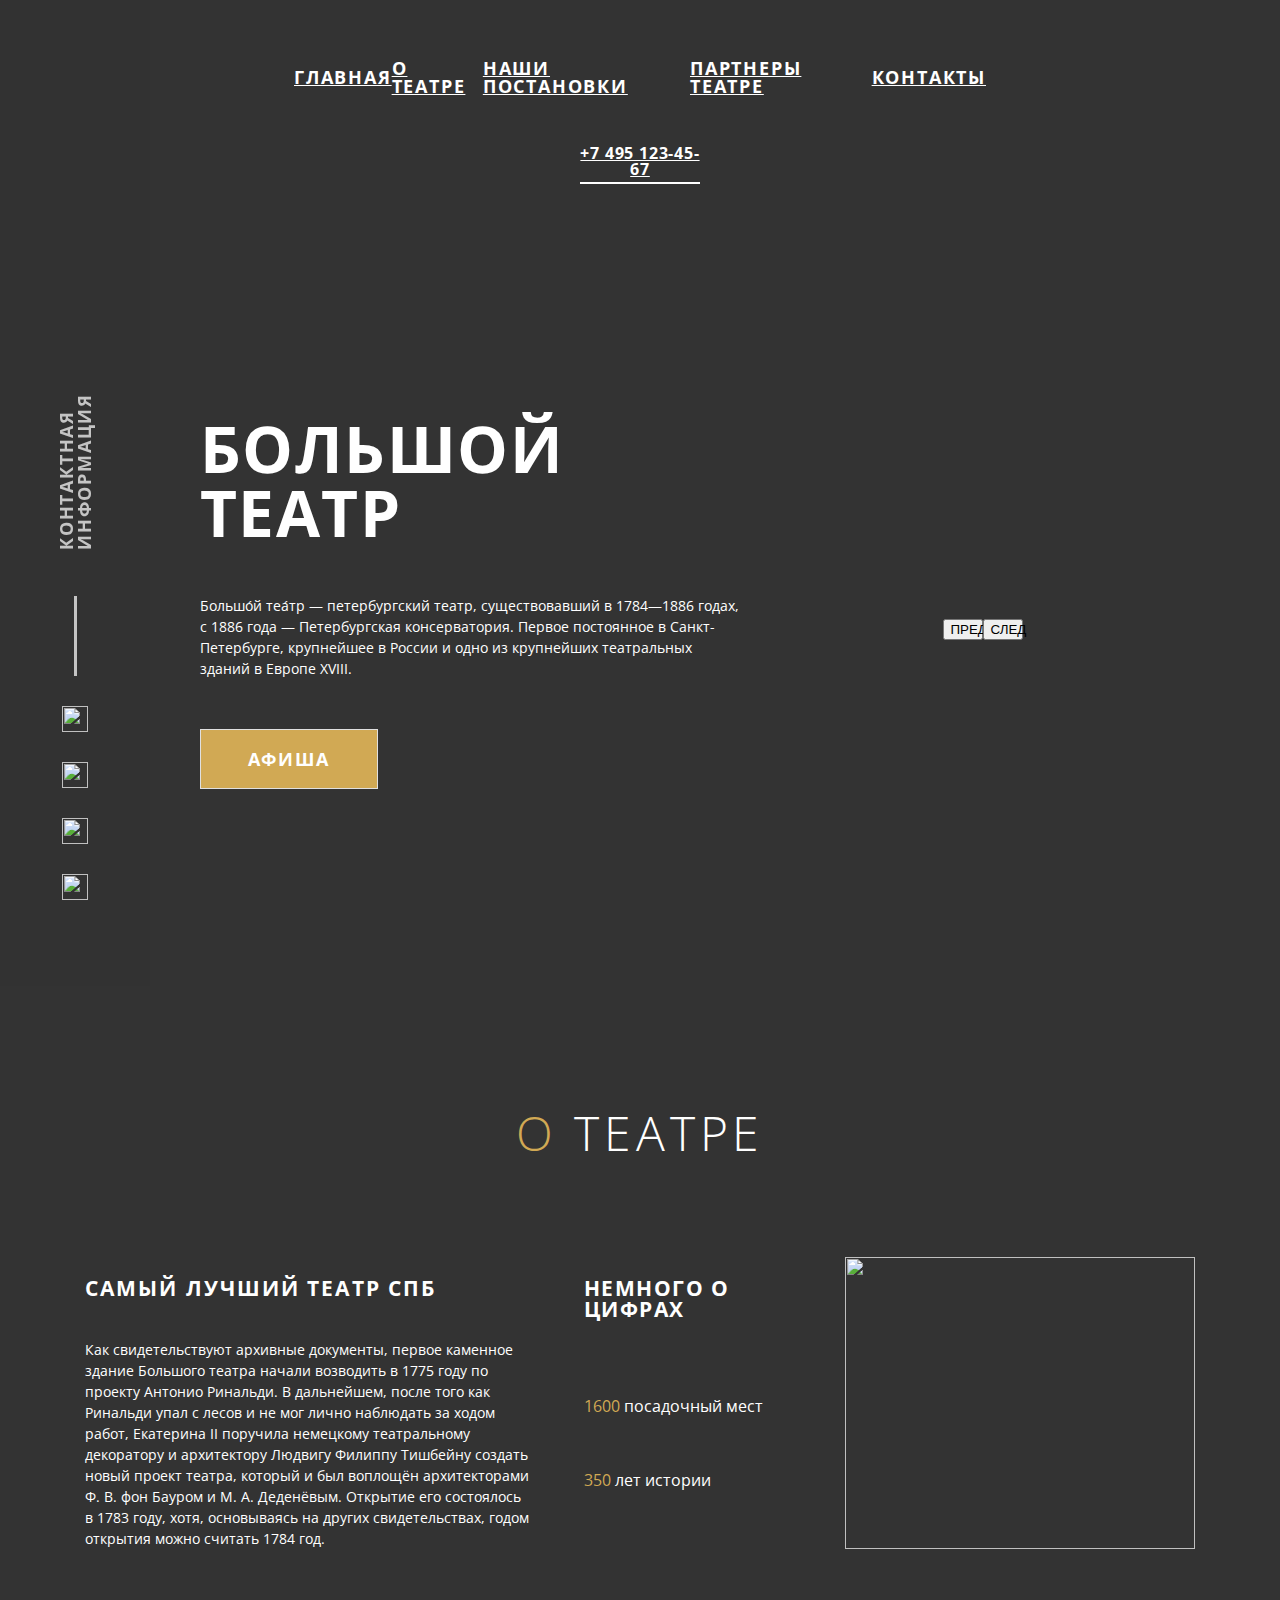
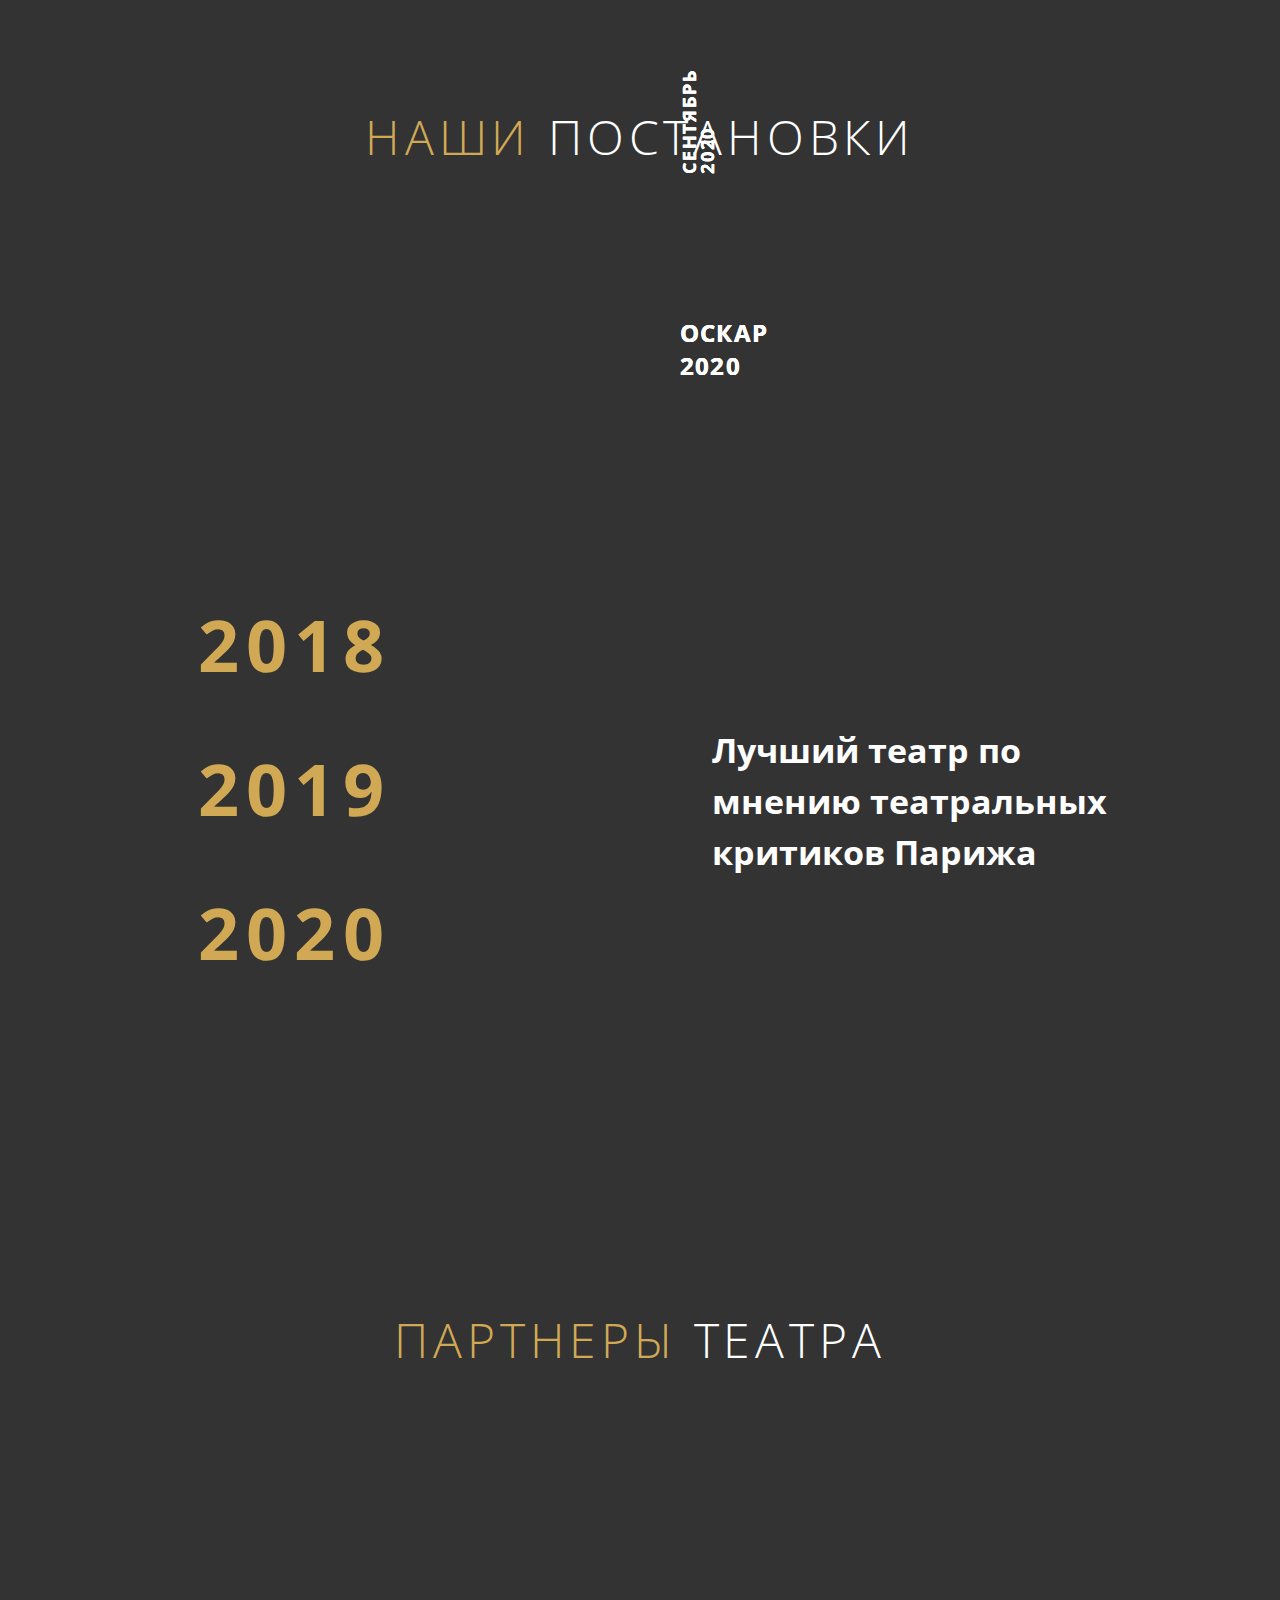
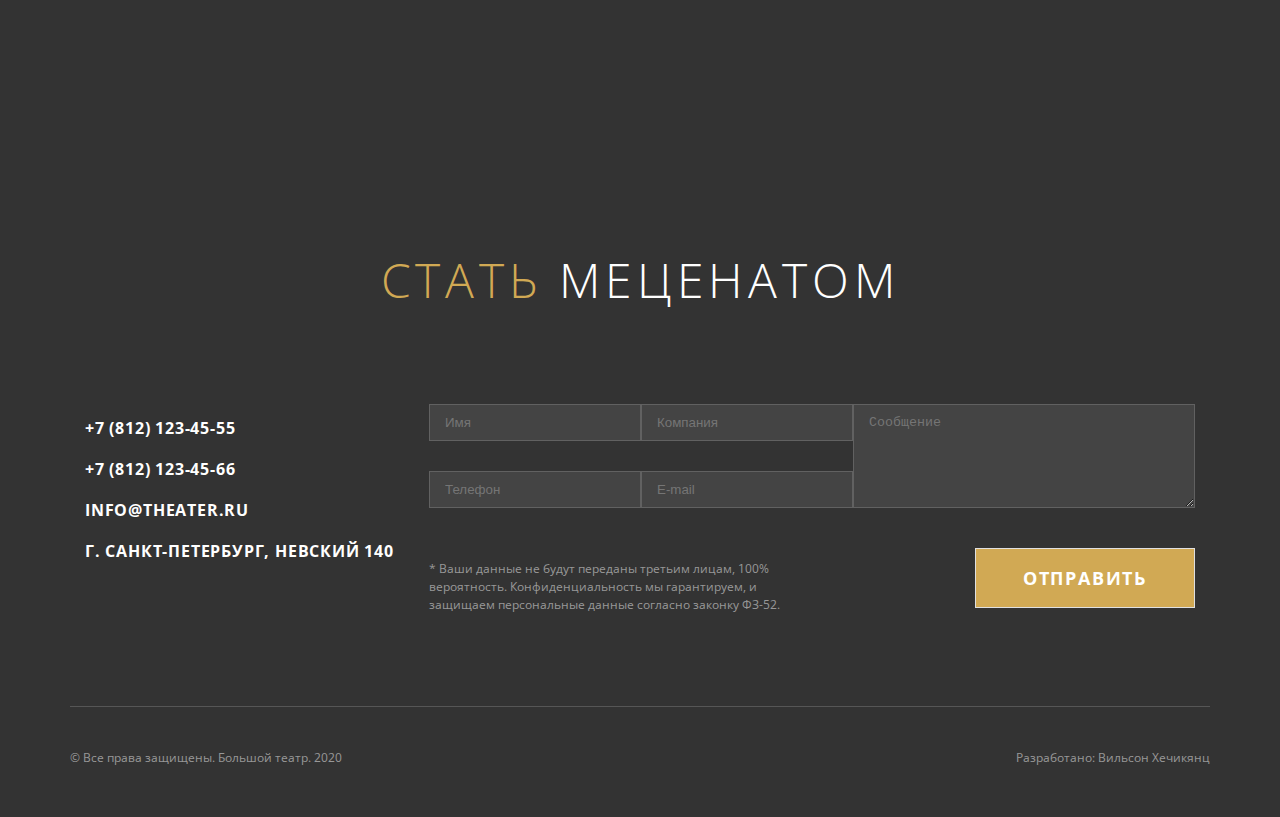
==== commit 63d0c64c: "fixed stales for fullhd" ====
--- a/index.html
+++ b/index.html
@@ -29,13 +29,16 @@
     </aside>
     <header class="header">
         <div class="header_container container">
-                <nav class="menu_nav">
-                    <a class="nav_item" href="#">главная</a>
-                    <a class="nav_item" href="#">о театре</a>
-                    <a class="nav_item" href="#">наши постановки</a>
-                    <a class="nav_item" href="#">партнеры театре</a>
-                    <a class="nav_item" href="#">контакты</a>
-                </nav>
+            <nav class="menu_nav">
+                <a class="nav_item" href="#">главная</a>
+                <a class="nav_item" href="#">о театре</a>
+                <a class="nav_item" href="#">наши постановки</a>
+                <a class="nav_item" href="#">партнеры театре</a>
+                <a class="nav_item" href="#">контакты</a>
+            </nav>
+            <button class='burger_menu'>
+                <img  src="img/burger_menu.svg" alt="">
+            </button>
             <a class='header_phone' href="tel: +74951234567">+7 495 123-45-67</a>
         </div>
         <section class="first-screen">
@@ -53,13 +56,14 @@
                         </div>
                         <div class="slider_buttons">
                             <div class="controls">
-                                <img class='arrow-left' src="img/arrow-left.svg" alt="">
-                                <button class="buttons_previous">ПРЕД</button>
+                                <img class='arrow arrow-left' src="img/arrow-left.svg" alt="">
+                                <button class="buttons_previous arrow">ПРЕД</button>
                             </div>
                             <div class="controls">
-                                <button class="buttons_next">СЛЕД</button>
-                                <img class='arrow-right' src="img/Arrow -right.svg" alt="">
+                                <button class="buttons_next arrow">СЛЕД</button>
+                                <img class='arrow-right arrow' src="img/Arrow -right.svg" alt="">
                             </div>
+
                         </div>
                     </div>
                 </div>
@@ -152,7 +156,7 @@
                         </div>
                     </div>
                     <div class="contacts_form form">
-                        <form action='' method="post" class="form">
+                        <form action='#' method="post" class="form">
                             <div class="form_content">
                                 <div class="form_column">
                                     <input class='form_input form_input-name' type="text" name="name" placeholder="Имя">
--- a/style.css
+++ b/style.css
@@ -11,6 +11,7 @@
   line-height: 1;
   font-size: 16px;
   background-color: #333333;
+  min-width: 576px;
 }
 
 /* ASIDE */
@@ -78,8 +79,6 @@
 .container {
   max-width: 1140px;
   margin: 0 auto;
-  padding-left: 15px;
-  padding-right: 15px;
 }
 
 .header_container {
@@ -92,9 +91,10 @@
 .header {
   padding-top: 51px;
   width: 100%;
-  height: calc(100vw * 1045 / 1920);
+  height: 100vh;
   background: url(img/first-screen_background.jpg) center/cover no-repeat;
   margin-bottom: 150px;
+  background-size: cover;
 }
 
 .menu_nav {
@@ -112,6 +112,10 @@
   transition: color 0.3s linear;
 }
 
+.nav_item:hover {
+  color: var(--main-color-gold);
+}
+
 .nav_item:not(:last-child) {
   margin-right: 63px;
 }
@@ -123,9 +127,17 @@
   letter-spacing: 0.05em;
   text-transform: uppercase;
   color: #ffffff;
-  border-bottom: 2px solid #e0e0e0;
+  border-bottom: 2px solid white;
   padding-bottom: 5px;
   font-weight: 700;
+}
+
+.header_phone:hover {
+  border-color: var(--main-color-gold);
+}
+
+.burger_menu {
+  display: none;
 }
 
 /* FIRSTSCREEN */
@@ -152,7 +164,7 @@
   font-family: "Open Sans Condensed", sans-serif;
   font-weight: 700;
   font-size: 64px;
-  letter-spacing: 0.1em;
+  letter-spacing: 0.1rem;
   text-transform: uppercase;
   color: #ffffff;
   margin-bottom: 50px;
@@ -179,6 +191,20 @@
   background: #d1a954;
   border: 1px solid #e0e0e0;
   cursor: pointer;
+  transition: background-color 0.3s linear;
+}
+.button:hover {
+  background-color: #b88f39;
+}
+
+.controls {
+  display: flex;
+  justify-content: space-between;
+  width: 108px;
+}
+
+.arrow {
+  width: 40px;
 }
 
 .slider_container {
@@ -262,7 +288,7 @@
   font-family: "Open Sans Condensed", sans-serif;
   font-weight: 700;
   font-size: 21px;
-  letter-spacing: 0.1em;
+  letter-spacing: 0.1rem;
   text-transform: uppercase;
   margin-bottom: 40px;
 }
@@ -301,6 +327,7 @@
 
 .projects_slider {
   display: flex;
+  justify-content: center;
 }
 
 .slider_project1 {
@@ -550,9 +577,72 @@
   display: flex;
   justify-content: space-between;
   align-items: center;
-}
-
-@media screen and (min-width: 992px) {
+  font-weight: 400;
+  font-size: 12px;
+  line-height: 150%;
+  color: #989898;
+}
+
+@media screen and (max-width: 1110px) {
+  .about_container {
+    max-width: 691px;
+  }
+
+  .about_img {
+    display: none;
+  }
+}
+
+@media screen and (max-width: 992px) {
+  .slider_project3 {
+    display: none;
+  }
+  .slider_project4 {
+    display: none;
+  }
+
+  .about_img {
+    display: none;
+  }
+
+  .columns_slider {
+    display: none;
+    position: absolute;
+  }
+}
+
+@media screen and (max-width:1110px) {
+    .contacts_inner {
+        max-width: 690px;
+        flex-wrap: wrap;
+        margin: 0 auto;
+      }
+    
+      .contacts_phone-email {
+        order: 1;
+      }
+    
+      .form_column > textarea {
+        width: 270px;
+      }
+    
+      .contacts_info {
+        display: flex;
+        flex-wrap: wrap;
+        width: 690px;
+        margin-top: 80px;
+      }
+    
+      .contacts_info > p {
+        flex-basis: 50%;
+      }
+    
+      .contacts_info > p:nth-child(2n + 2) {
+        text-align: right;
+      }
+}
+
+@media screen and (min-width: 992px) and (max-width: 1919px) {
   .header_container {
     display: block;
   }
@@ -570,98 +660,254 @@
 
   .header_phone {
     padding-top: 50px;
-    display: flex;
-    justify-content: center;
-    border-bottom: none;
-  }
-
-  .header {
-    height: calc(100vw * 1045 / 946);
-    background-size: 100% 100%;
-  }
-
-  .columns_slider {
-    display: none;
-    position: absolute;
+    display: block;
+    width: 120px;
+    margin: 0 auto;
+    text-align: center;
   }
 
   .first-screen_inner {
     justify-content: center;
   }
 
-  .first-screen_text {
-    margin-right: 0;
-  }
-
-.about_container {
-    max-width: 691px;
-}
-
-  .about_img {
-    display: none;
-  }
-
-  .about_numbers{
+  .about_numbers {
     flex: 0 0 208px;
   }
-    .slider_project3 {
-display: none;
-    }
-.slider_project4 {
-    display: none;
-}
-
-.partners {
+
+  .partners {
     max-width: 690px;
     margin-left: auto;
     margin-right: auto;
-}
-
-.raiting_column {
+  }
+
+  .raiting_column {
     flex: 0 0 450px;
-}
-
-.raiting_paragraph {
+  }
+
+  .raiting_paragraph {
     font-size: 34px;
-}
-
-.contacts_inner {
+  }
+}
+
+@media screen and (max-width: 991px) {
+  .menu_nav {
+    display: none;
+  }
+
+  .burger_menu {
+    display: block;
+  }
+
+  .aside {
+    display: none;
+  }
+}
+
+@media screen and (min-width: 769px) and (max-width: 992px) {
+  .header {
+    height: calc(100vw * 800 / 724);
+  }
+
+  .header_container {
     max-width: 690px;
-    flex-wrap: wrap;
+    margin-bottom: 231px;
+  }
+
+  .header_phone {
+    margin-left: auto;
+  }
+
+  .columns_slider {
+    display: none;
+  }
+
+  .first-screen_text {
     margin: 0 auto;
-}
-
-.contacts_phone-email {
-    order: 1;
-}
-
-.form_column > textarea {
-    width: 270px;
-}
-
-.contacts_info {
-    display: flex;
-    flex-wrap: wrap;
-    width: 690px;
-    margin-top: 80px;
-}
-
-.contacts_info > p {
-
-    flex-basis: 50%;
-}
-
-.contacts_info > p:nth-child(2n + 2) {
-    text-align: right;
-}
-
-.footer_inner {
+  }
+
+  .about_img {
+    display: none;
+  }
+
+  .about_wrapper {
+    max-width: 690px;
+    margin-left: auto;
+    margin-right: auto;
+  }
+
+  .about_numbers {
+    max-width: 208px;
+  }
+
+  .raiting-container {
+    padding-left: 191px;
+    padding-right: 111px;
+  }
+
+  .raiting_paragraph {
+    font-size: 32px;
+  }
+
+  .raiting_stars {
+    width: 191px;
+  }
+
+  .raiting_column {
+    flex: 0 0 450px;
+  }
+
+  .partners_logo {
+    margin-left: auto;
+    margin-right: auto;
+    max-width: 690px;
+  }
+
+  .footer_inner {
     max-width: 690px;
     margin: 0 auto;
-}
-  }
-
-
-
-
-
+  }
+}
+
+@media screen and (max-width: 768px) {
+  .header {
+    height: calc(100vw * 768 / 693);
+    margin-bottom: 80px;
+  }
+
+  .title {
+    margin-bottom: 60px;
+  }
+
+  .header_container {
+    padding-left: 33px;
+    padding-right: 33px;
+    margin-bottom: 169px;
+  }
+
+  .first-screen_text {
+    margin-right: 0;
+    text-align: left;
+    flex: 0 0 510px;
+    margin-left: auto;
+    margin-right: auto;
+  }
+
+  .text_paragraph {
+    text-align: left;
+  }
+
+  .about_wrapper {
+    flex-wrap: wrap;
+    margin-bottom: 80px;
+  }
+
+  .about_info {
+    flex: 0 0 510px;
+    margin: 0 auto;
+    margin-bottom: 27px;
+    text-align: center;
+  }
+
+  .about_numbers {
+    min-width: 510px;
+    margin-left: auto;
+    margin-right: auto;
+    display: flex;
+    flex-direction: column;
+    align-items: center;
+  }
+
+  .numbers_container {
+    display: flex;
+  }
+
+  .numbers_seats {
+    margin-bottom: 0;
+    margin-right: 60px;
+  }
+
+  .projects {
+    margin-bottom: 80px;
+  }
+
+  .raiting {
+    margin-bottom: 80px;
+  }
+
+  .raiting-container {
+    padding: 126px 99px 126px 99px;
+  }
+
+  .raiting_column {
+    flex: 0 0 330px;
+  }
+
+  .raiting_paragraph {
+    font-size: 25px;
+  }
+
+  .partners_logo {
+    margin-left: 33px;
+    margin-right: 33px;
+  }
+
+  .contacts_form {
+    flex: 0 0 510px;
+  }
+
+  .contacts_inner {
+    max-width: 510px;
+  }
+
+  .form_content {
+    max-width: 510px;
+    flex-wrap: wrap;
+  }
+
+  .form_input {
+    width: 230px;
+    margin-bottom: 30px;
+  }
+
+  .form_column:last-child > textarea {
+    margin-bottom: 0;
+  }
+
+  .form_column > textarea {
+    width: 510px;
+    height: 100px;
+  }
+
+  .contacts_info {
+    width: 510px;
+    margin-left: auto;
+    margin-right: auto;
+  }
+
+  .form_correspondence {
+    flex-direction: column;
+    align-items: center;
+  }
+
+  .correspondence_text {
+    order: 1;
+    margin-top: 40px;
+    flex: 0 0 0;
+  }
+}
+
+@media screen and (max-width: 576px) {
+  .header {
+    max-height: 600px;
+    width: 576px;
+    box-sizing: content-box;
+  }
+
+  .header_container {
+    margin-bottom: 114px;
+  }
+
+  .raiting-container {
+    padding: 126px 33px 126px 33px;
+  }
+}
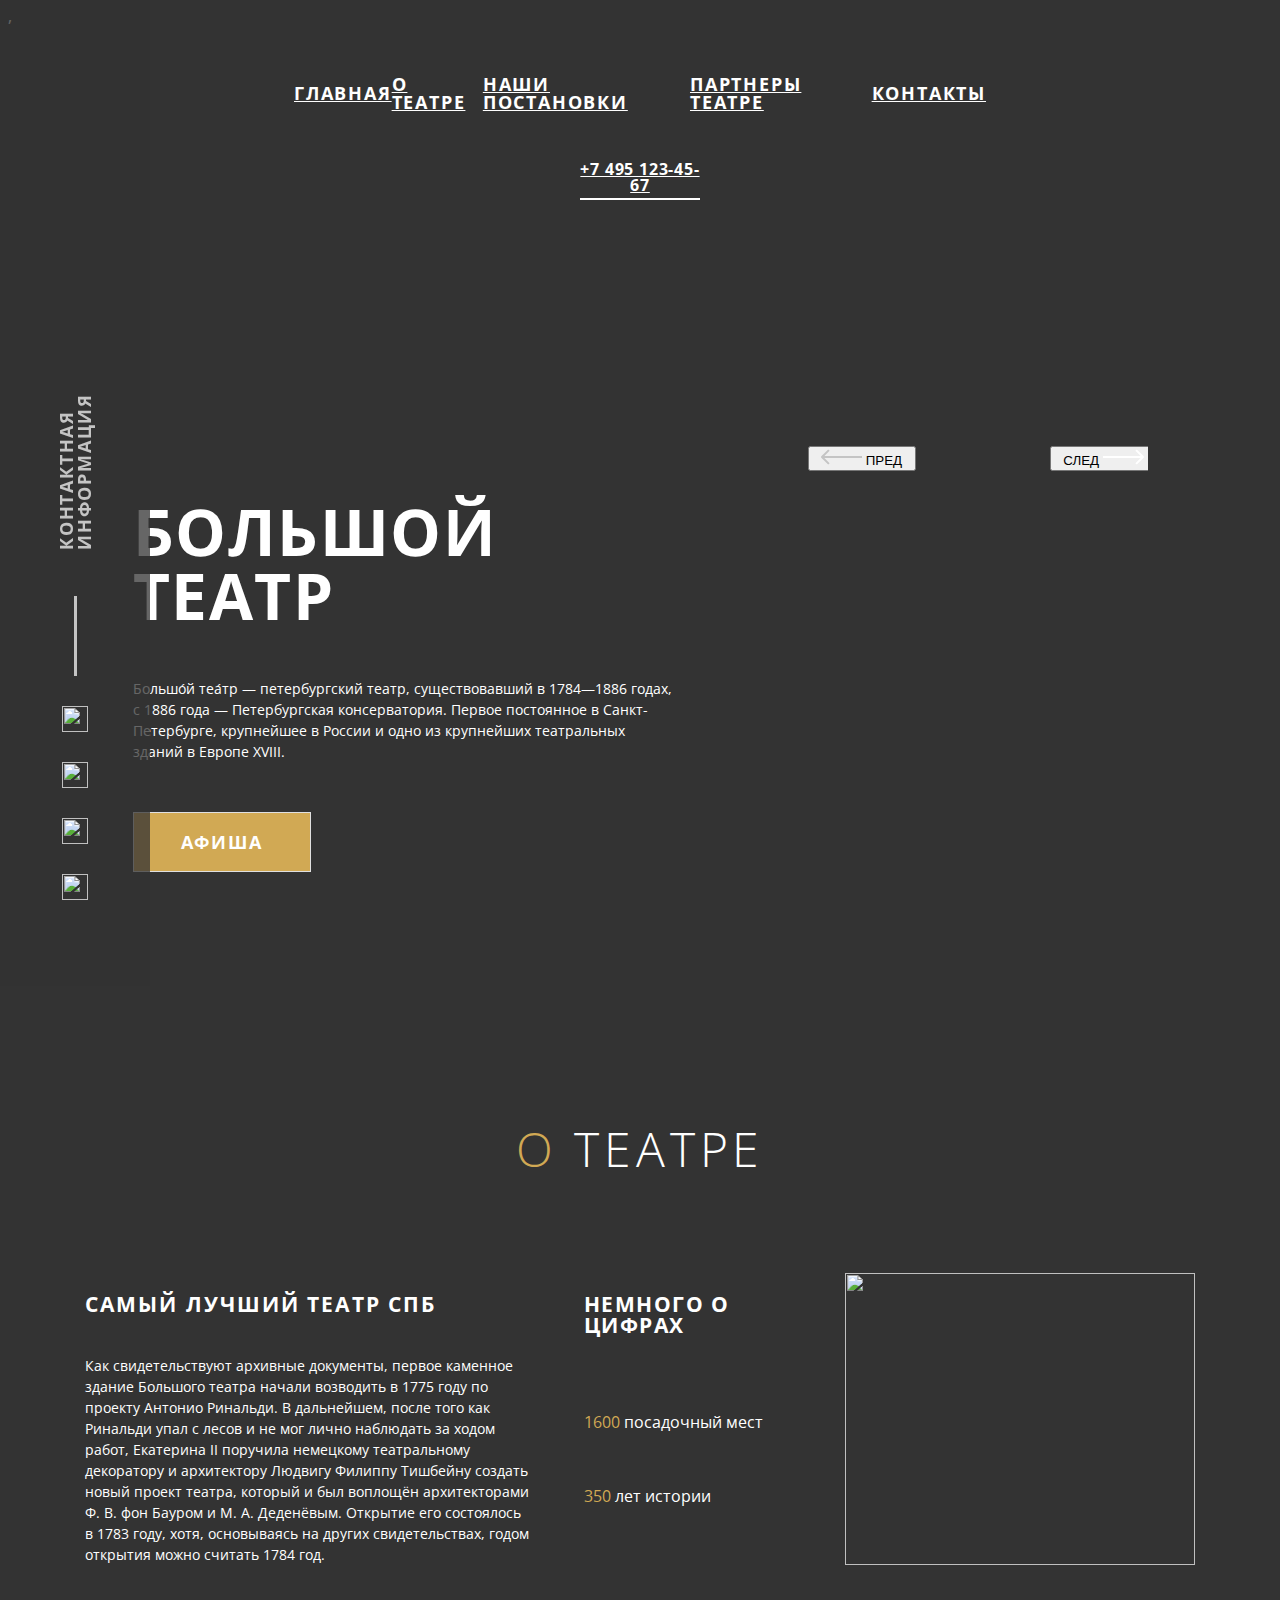
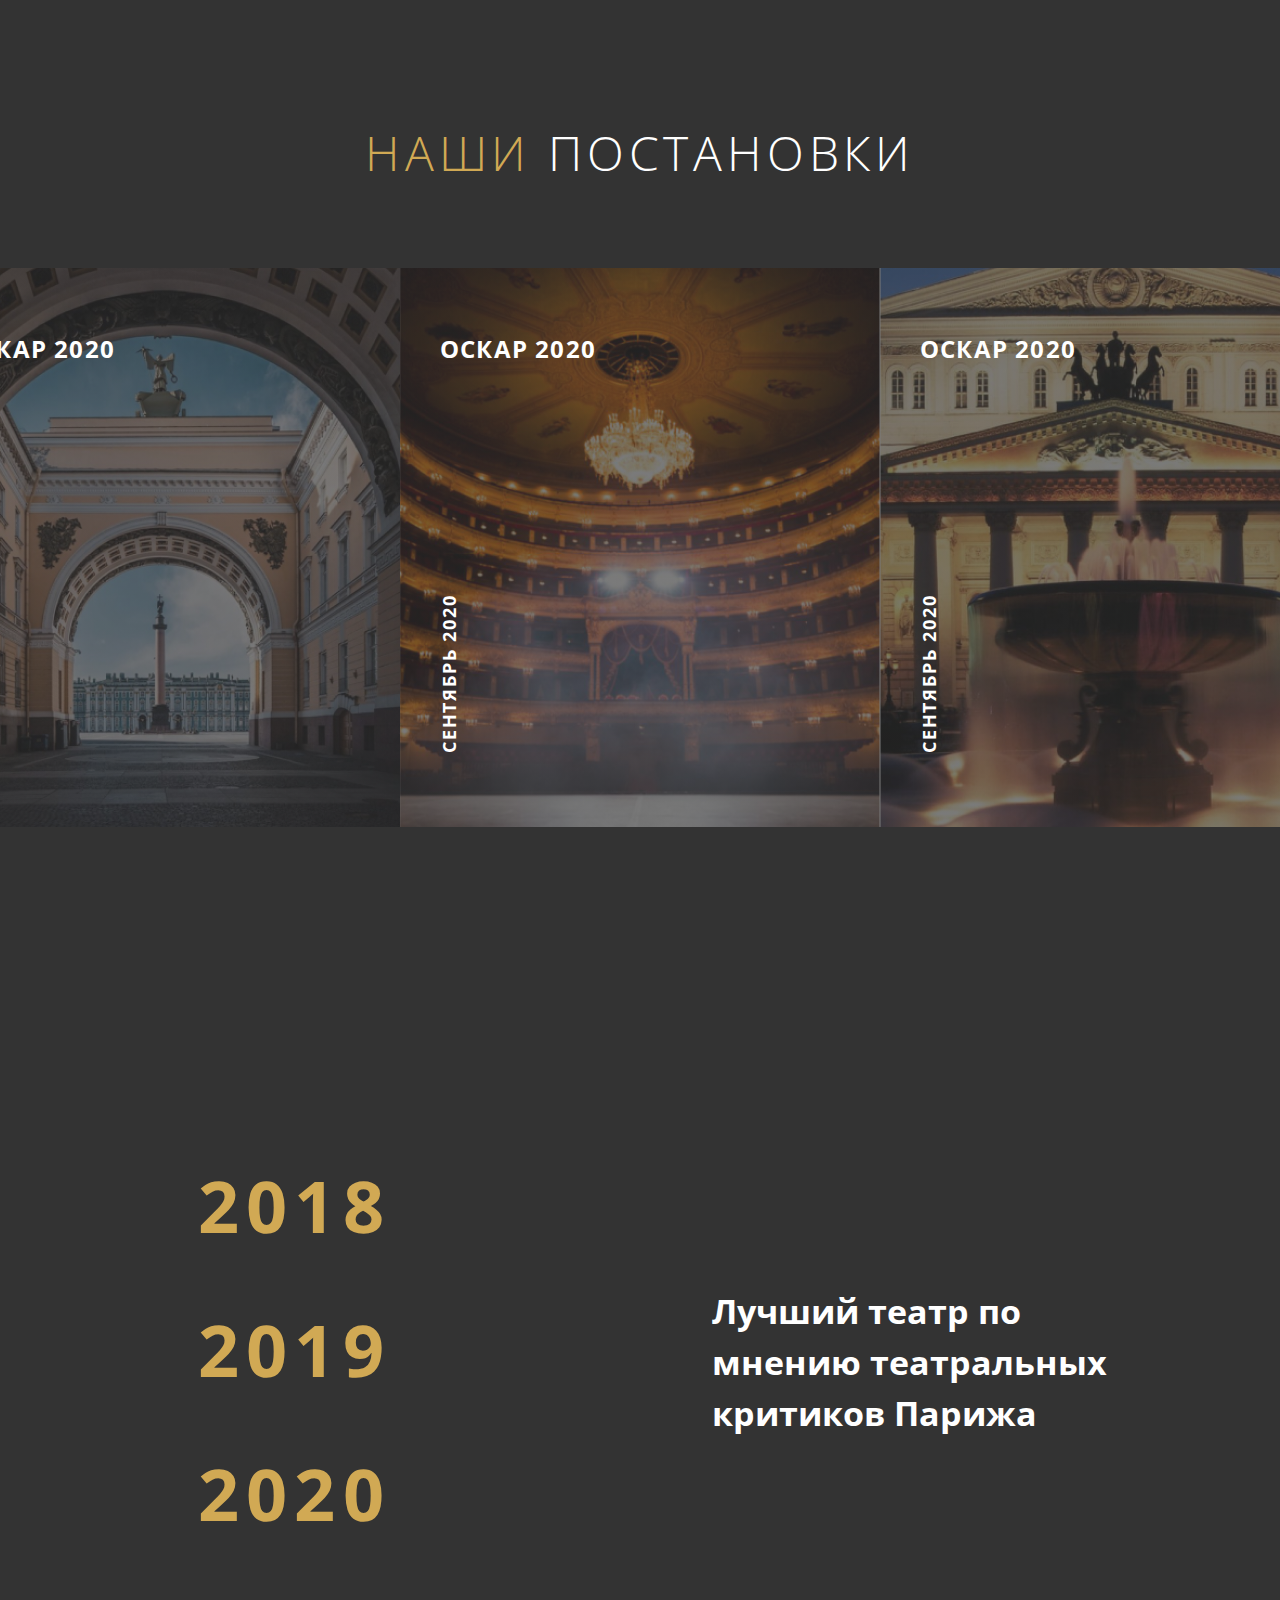
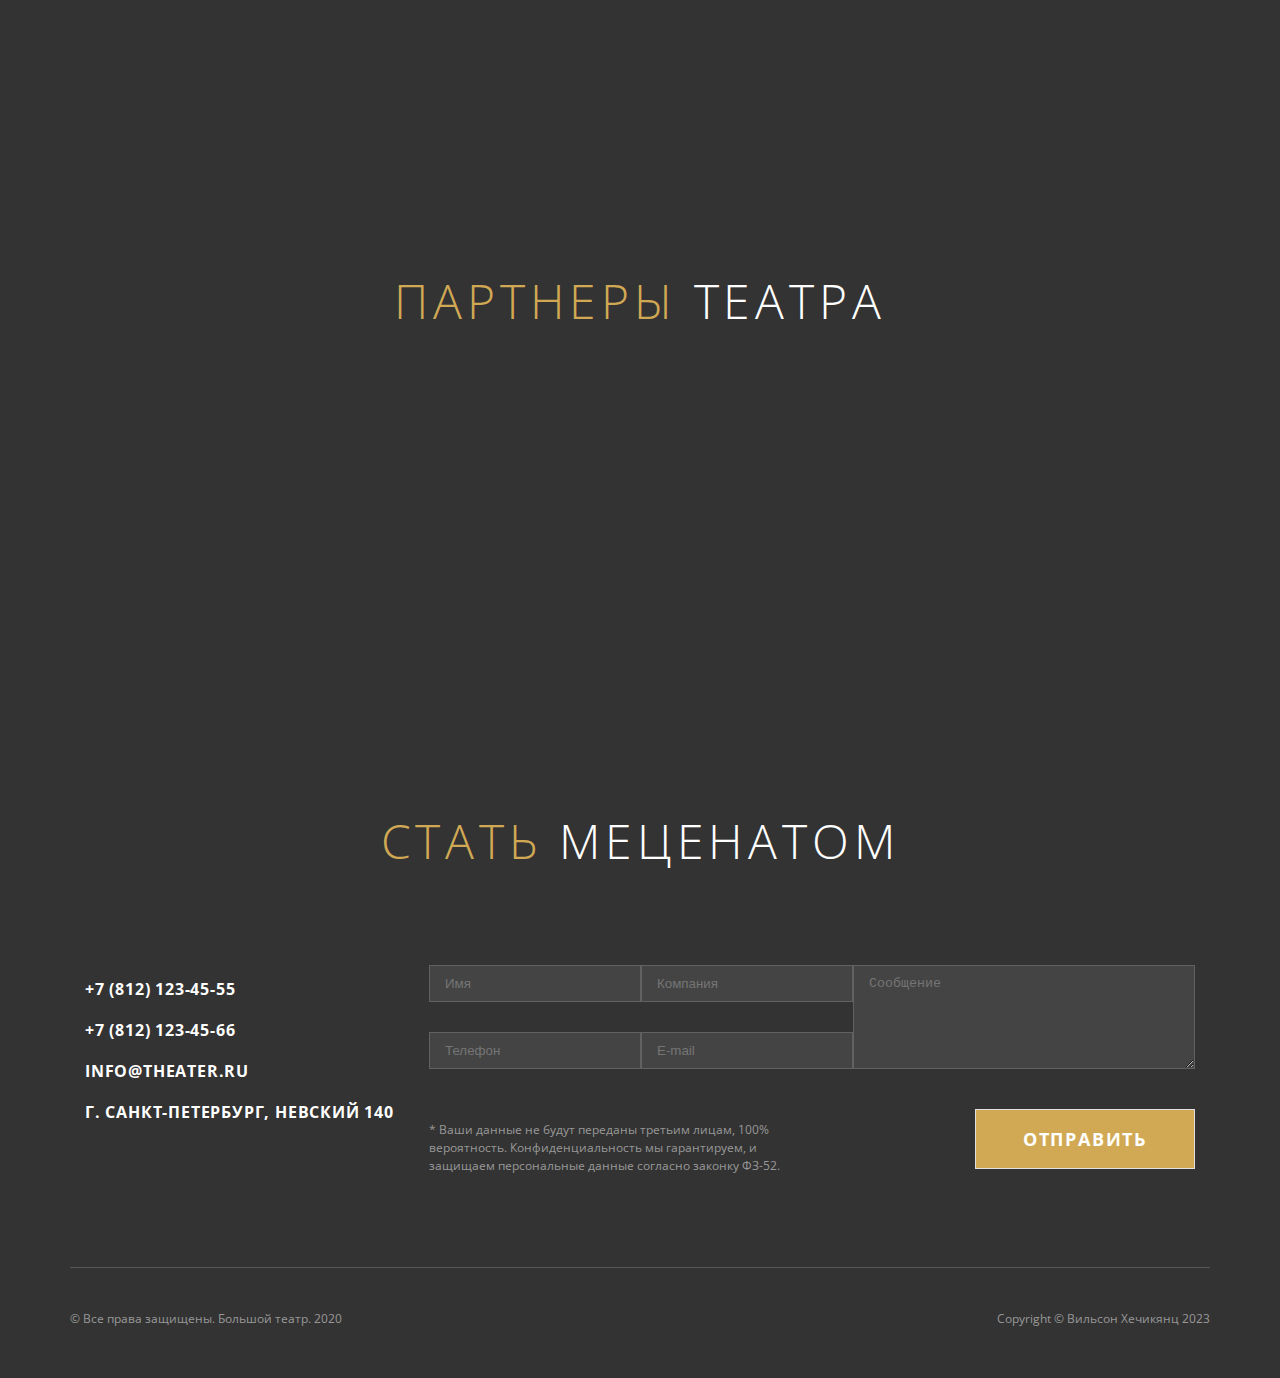
==== commit 262830f9: "added slider" ====
--- a/index.html
+++ b/index.html
@@ -8,21 +8,23 @@
     <link rel="stylesheet" href="style.css">
     <link href="https://fonts.googleapis.com/css?family=Open+Sans:300,regular,500,600,700,800,300italic,italic,500italic,600italic,700italic,800italic" rel="stylesheet" />
     <title>Theatre</title>
+    ,<script src="script.js" defer></script>
+
 </head>
 <body>
     <aside class="aside">
         <p class="aside_text">контактная информация</p>
         <div class="aside_social">
-            <a class='social_link' href="#">
+            <a class='social_link' href="https://www.instagram.com/">
                 <img class='social_logo' src="img/instagram-active.svg" alt="">
             </a>
-            <a class='social_link' href="#">
+            <a class='social_link' href="https://www.facebook.com">
                 <img class='social_logo' src="img/facebook-logo.svg" alt="">
             </a>
-            <a class='social_link' href="#">
+            <a class='social_link' href="https://vk.com/">
                 <img class='social_logo' src="img/vk-logo.svg" alt="">
             </a>
-            <a class="social_link" href="#">
+            <a class="social_link" href="https://www.youtube.com/">
                 <img class='social_logo' src="img/youtube-logo.svg" alt="">
             </a>
         </div>
@@ -51,17 +53,32 @@
                     </div>
                     <div class="columns_slider">
                         <div class="slider_container">
-                            <img class='slider_img' src="img/first-screen_slider.jpg" alt="">
-                            <img class='slider_img-bg' src="img/first-scree_slider-bg.png" alt="">
+                            <div class="slider_item">
+                                <img class='slider_img' src="img/first-screen_slider.jpg" alt="">
+                                <img class='slider_img-bg' src="img/first-scree_slider-bg.png" alt="">
+                            </div>
+                            <div class="slider_item">
+                                <img class='slider_img' src="img/first-screen_slider.jpg" alt="">
+                                <img class='slider_img-bg' src="img/first-scree_slider-bg.png" alt="">
+                            </div>
+                            <div class="slider_item">
+                                <img class='slider_img' src="img/first-screen_slider.jpg" alt="">
+                                <img class='slider_img-bg' src="img/first-scree_slider-bg.png" alt="">
+                            </div>
                         </div>
                         <div class="slider_buttons">
-                            <div class="controls">
-                                <img class='arrow arrow-left' src="img/arrow-left.svg" alt="">
-                                <button class="buttons_previous arrow">ПРЕД</button>
-                            </div>
-                            <div class="controls">
-                                <button class="buttons_next arrow">СЛЕД</button>
-                                <img class='arrow-right arrow' src="img/Arrow -right.svg" alt="">
+                            <div class="controls-prev">
+                                <button class="buttons_previous arrow"><svg width="41" height="16" viewBox="0 0 41 16" fill="none" xmlns="http://www.w3.org/2000/svg">
+                                    <path d="M0.292892 7.2929C-0.0976296 7.68342 -0.0976295 8.31659 0.292893 8.70711L6.65685 15.0711C7.04738 15.4616 7.68054 15.4616 8.07107 15.0711C8.46159 14.6805 8.46159 14.0474 8.07107 13.6569L2.41422 8L8.07107 2.34315C8.46159 1.95262 8.46159 1.31946 8.07107 0.928935C7.68054 0.538411 7.04738 0.538411 6.65685 0.928935L0.292892 7.2929ZM41 7L1 7L1 9L41 9L41 7Z" fill="#C4C4C4"/>
+                                    </svg>
+                                     ПРЕД</button>
+                            </div>
+                            <div class="controls-next">
+                                <button class="buttons_next arrow">СЛЕД <svg width="41" height="16" viewBox="0 0 41 16" fill="none" xmlns="http://www.w3.org/2000/svg">
+                                    <path d="M40.7071 8.70711C41.0976 8.31659 41.0976 7.68342 40.7071 7.2929L34.3431 0.928938C33.9526 0.538414 33.3195 0.538414 32.9289 0.928938C32.5384 1.31946 32.5384 1.95263 32.9289 2.34315L38.5858 8.00001L32.9289 13.6569C32.5384 14.0474 32.5384 14.6805 32.9289 15.0711C33.3195 15.4616 33.9526 15.4616 34.3431 15.0711L40.7071 8.70711ZM-1.74846e-07 9L40 9.00001L40 7.00001L1.74846e-07 7L-1.74846e-07 9Z" fill="white"/>
+                                    </svg>
+                                    </button>
+                                
                             </div>
 
                         </div>
@@ -102,23 +119,45 @@
         <section class="projects">
             <h2 class="projects_title title"><span class="accent">наши</span> постановки</h2>
             <div class="projects_slider">
-                <div class="slider_project1">
+                <div class="slider_project1 project">
                     <img src="img/slider_project1.jpg" alt="">
-                    <p class="project1_title">оскар 2020</p>
-                    <p class="project1_date">сентябрь 2020</p>
-                </div>
-                <div class="slider_project2">
+                    <p class="project1_title project_title">оскар 2020</p>
+                    <p class="project1_date project_date">сентябрь 2020</p>
+                    <div class="projects_btn">
+                        <button class="search_btn"><img src="img/search_icon.svg" alt=""></button>
+                    </div>
+                </div>
+                <div class="slider_project2 project">
                     <img src="img/slider_project2.jpg" alt="">
-                </div>
-                <div class="slider_project3">
+                    <p class="project1_title project_title">оскар 2020</p>
+                    <p class="project1_date project_date">сентябрь 2020</p>
+                    <div class="projects_btn">
+                        <button class="search_btn"><img src="img/search_icon.svg" alt=""></button>
+                    </div>
+                </div>
+                <div class="slider_project3 project">
                     <img src="img/slider_project3.jpg" alt="">
-                    <p class="project3_title">оскар 2020</p>
-                    <p class="project3_date">сентябрь 2020</p>
-                </div>
-                <div class="slider_project4">
+                    <p class="project3_title project_title">оскар 2020</p>
+                    <p class="project3_date project_date">сентябрь 2020</p>
+                    <div class="projects_btn">
+                        <button class="search_btn"><img src="img/search_icon.svg" alt=""></button>
+                    </div>
+                </div>
+                <div class="slider_project4 project">
                     <img src="img/slider_project4.jpg" alt="">
-                    <p class="project4_title">оскар 2020</p>
-                    <p class="project4_date">сентябрь 2020</p>
+                    <p class="project4_title project_title">оскар 2020</p>
+                    <p class="project4_date project_date">сентябрь 2020</p>
+                    <div class="projects_btn">
+                        <button class="search_btn"><img src="img/search_icon.svg" alt=""></button>
+                    </div>
+                </div>
+                <div class="slider_project2 project">
+                    <img src="img/slider_project2.jpg" alt="">
+                    <p class="project1_title project_title">оскар 2020</p>
+                    <p class="project1_date project_date">сентябрь 2020</p>
+                    <div class="projects_btn">
+                        <button class="search_btn"><img src="img/search_icon.svg" alt=""></button>
+                    </div>
                 </div>
             </div>
         </section>
@@ -186,7 +225,7 @@
            <div class="footer_container container">
                 <div class="footer_inner">
                     <p class="footer_copyright">&#169; Все права защищены. Большой театр. 2020</p>
-                    <p class="footer_developer">Разработано: Вильсон Хечикянц</p>
+                    <p class="footer_developer">Copyright &copy; Вильсон Хечикянц 2023</p>
                 </div>
            </div>
         </footer>
--- a/style.css
+++ b/style.css
@@ -197,18 +197,27 @@
   background-color: #b88f39;
 }
 
-.controls {
-  display: flex;
-  justify-content: space-between;
+.buttons_next, .buttons_previous {
   width: 108px;
 }
 
-.arrow {
-  width: 40px;
+.columns_slider {
+  width: 350px;
+  height: 550px;
+  overflow: hidden;
 }
 
 .slider_container {
   position: relative;
+  display: flex;
+  width: 1050px;
+  left: 0;
+  transition: 0.5s ease-in-out;
+}
+
+.slider_item {
+  position: relative;
+  margin-right: 25px;
 }
 
 .slider_img {
@@ -321,6 +330,19 @@
   margin-bottom: 142px;
 }
 
+.project::before{
+  content: "";
+  position: absolute;
+  top: 0;
+  bottom: 0;
+  left: 0;
+  right: 0;
+  width: 100%;
+  height: 100%;
+  background: linear-gradient(0deg, rgba(51, 51, 51, 0.65), rgba(51, 51, 51, 0.65));
+  transition: all 0.4s linear;
+}
+
 .projects_title {
   margin-bottom: 91px;
 }
@@ -330,8 +352,12 @@
   justify-content: center;
 }
 
-.slider_project1 {
+.project {
   position: relative;
+}
+
+.project_title, .project_date {
+  transition: all 0.3s ease-in-out;
 }
 
 .project1_title {
@@ -361,10 +387,6 @@
   transform: rotate(-90deg);
 }
 
-.slider_project3 {
-  position: relative;
-}
-
 .project3_title {
   position: absolute;
   top: 40px;
@@ -405,10 +427,6 @@
   transform: rotate(-90deg);
 }
 
-.slider_project4 {
-  position: relative;
-}
-
 .project4_title {
   position: absolute;
   top: 40px;
@@ -434,6 +452,31 @@
   color: #ffffff;
   transform-origin: top left;
   transform: rotate(-90deg);
+}
+
+.projects_btn {
+  position: absolute;
+  top: 50%;
+  left: 50%;
+  transform: translate(-50%, -50%);
+  opacity: 0;
+  transition: all 0.3s ease-in-out;
+}
+
+.project:hover .projects_btn{
+  opacity: 1;
+}
+
+.project:hover .project_title {
+  opacity: 0;
+} 
+
+.project:hover .project_date {
+  opacity: 0;
+}
+
+.project:hover::before {
+  opacity: 0;
 }
 
 /* RAITING */
@@ -611,35 +654,35 @@
   }
 }
 
-@media screen and (max-width:1110px) {
-    .contacts_inner {
-        max-width: 690px;
-        flex-wrap: wrap;
-        margin: 0 auto;
-      }
-    
-      .contacts_phone-email {
-        order: 1;
-      }
-    
-      .form_column > textarea {
-        width: 270px;
-      }
-    
-      .contacts_info {
-        display: flex;
-        flex-wrap: wrap;
-        width: 690px;
-        margin-top: 80px;
-      }
-    
-      .contacts_info > p {
-        flex-basis: 50%;
-      }
-    
-      .contacts_info > p:nth-child(2n + 2) {
-        text-align: right;
-      }
+@media screen and (max-width: 1110px) {
+  .contacts_inner {
+    max-width: 690px;
+    flex-wrap: wrap;
+    margin: 0 auto;
+  }
+
+  .contacts_phone-email {
+    order: 1;
+  }
+
+  .form_column > textarea {
+    width: 270px;
+  }
+
+  .contacts_info {
+    display: flex;
+    flex-wrap: wrap;
+    width: 690px;
+    margin-top: 80px;
+  }
+
+  .contacts_info > p {
+    flex-basis: 50%;
+  }
+
+  .contacts_info > p:nth-child(2n + 2) {
+    text-align: right;
+  }
 }
 
 @media screen and (min-width: 992px) and (max-width: 1919px) {
@@ -703,7 +746,7 @@
   }
 }
 
-@media screen and (min-width: 769px) and (max-width: 992px) {
+@media screen and (min-width: 768px) and (max-width: 992px) {
   .header {
     height: calc(100vw * 800 / 724);
   }
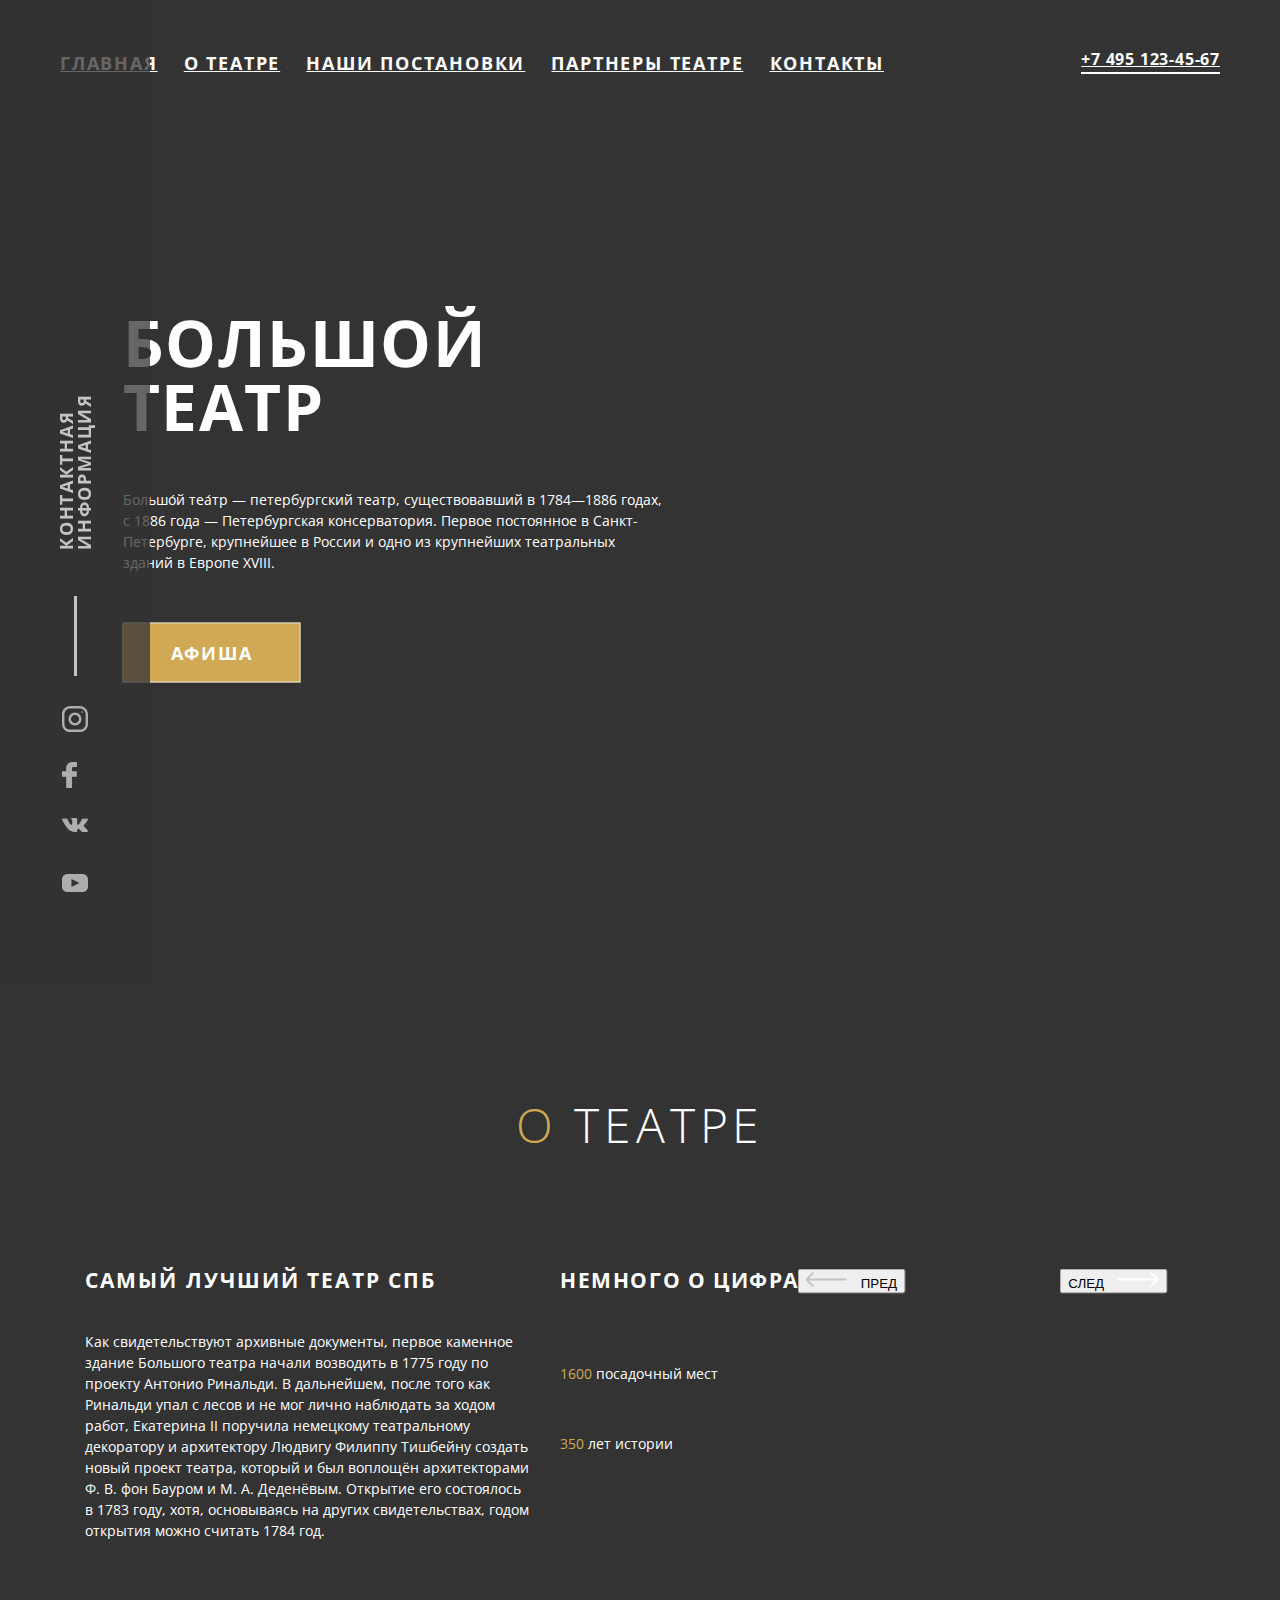
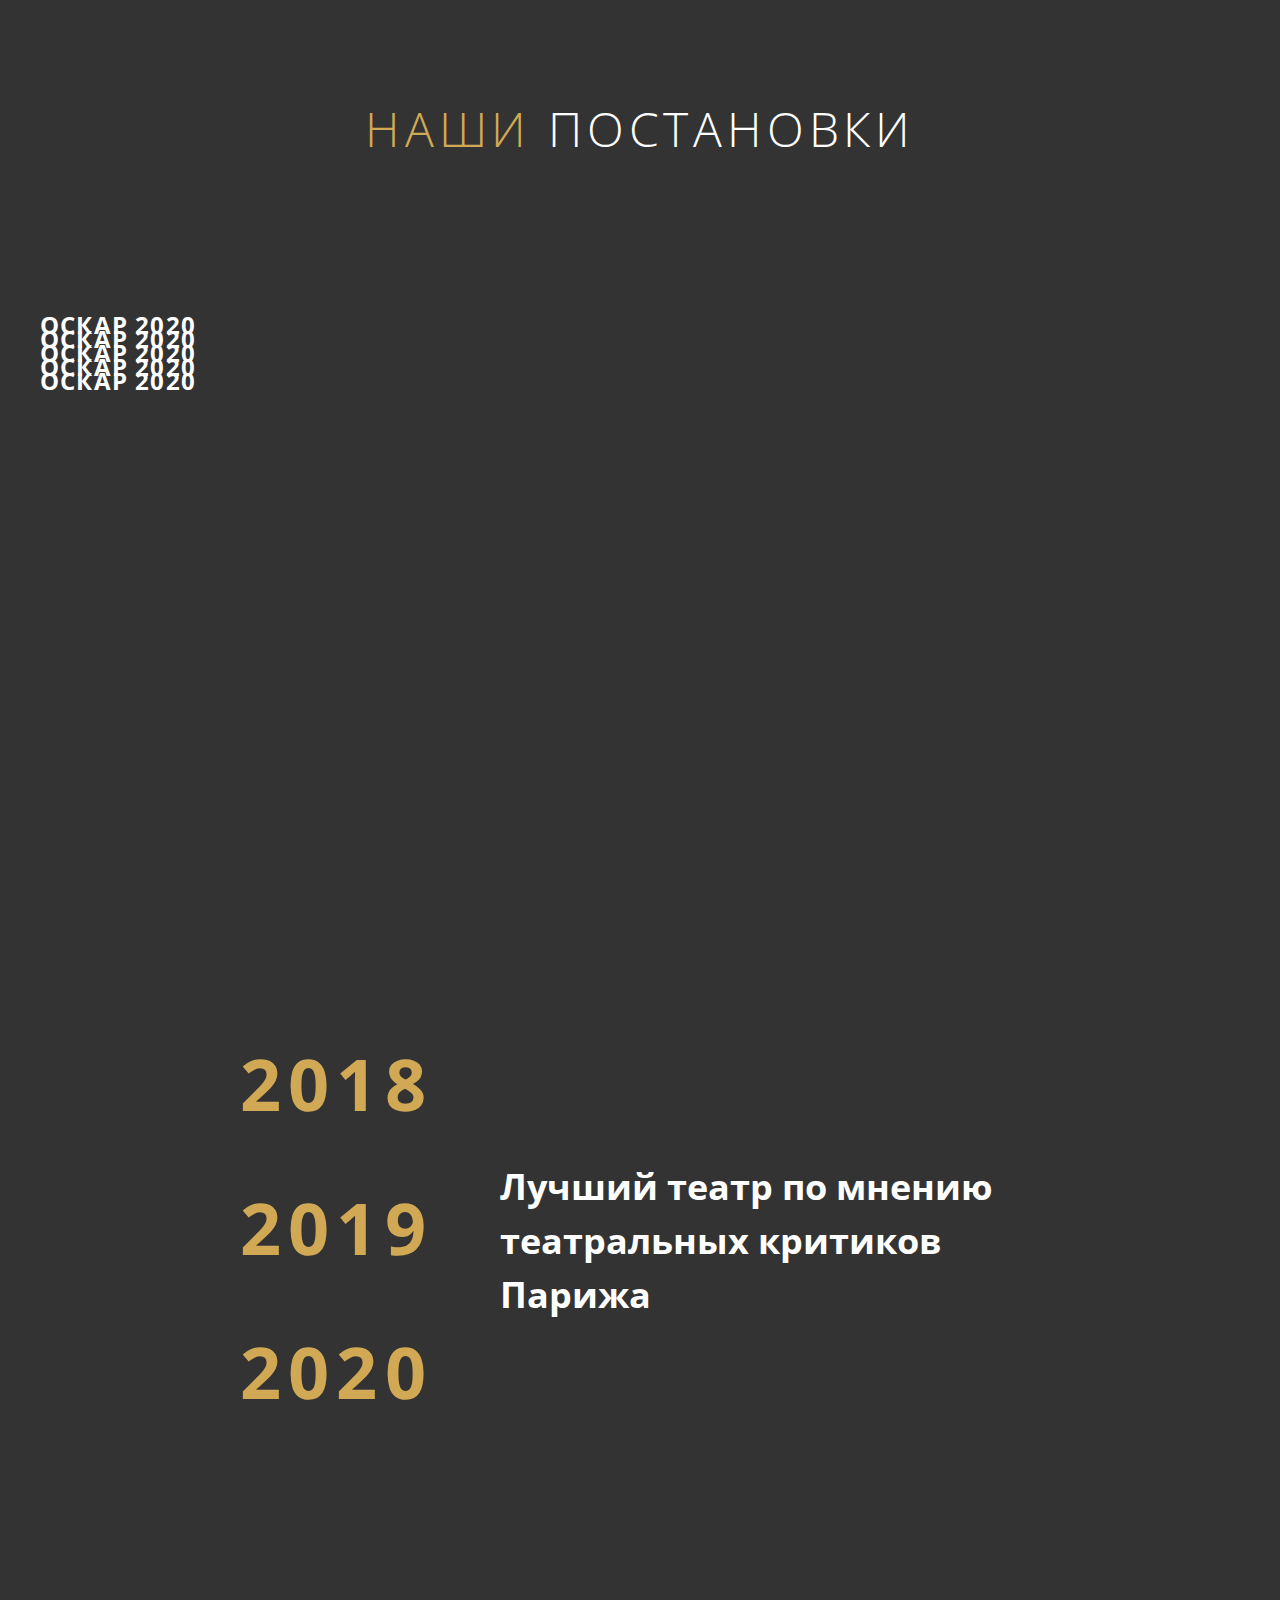
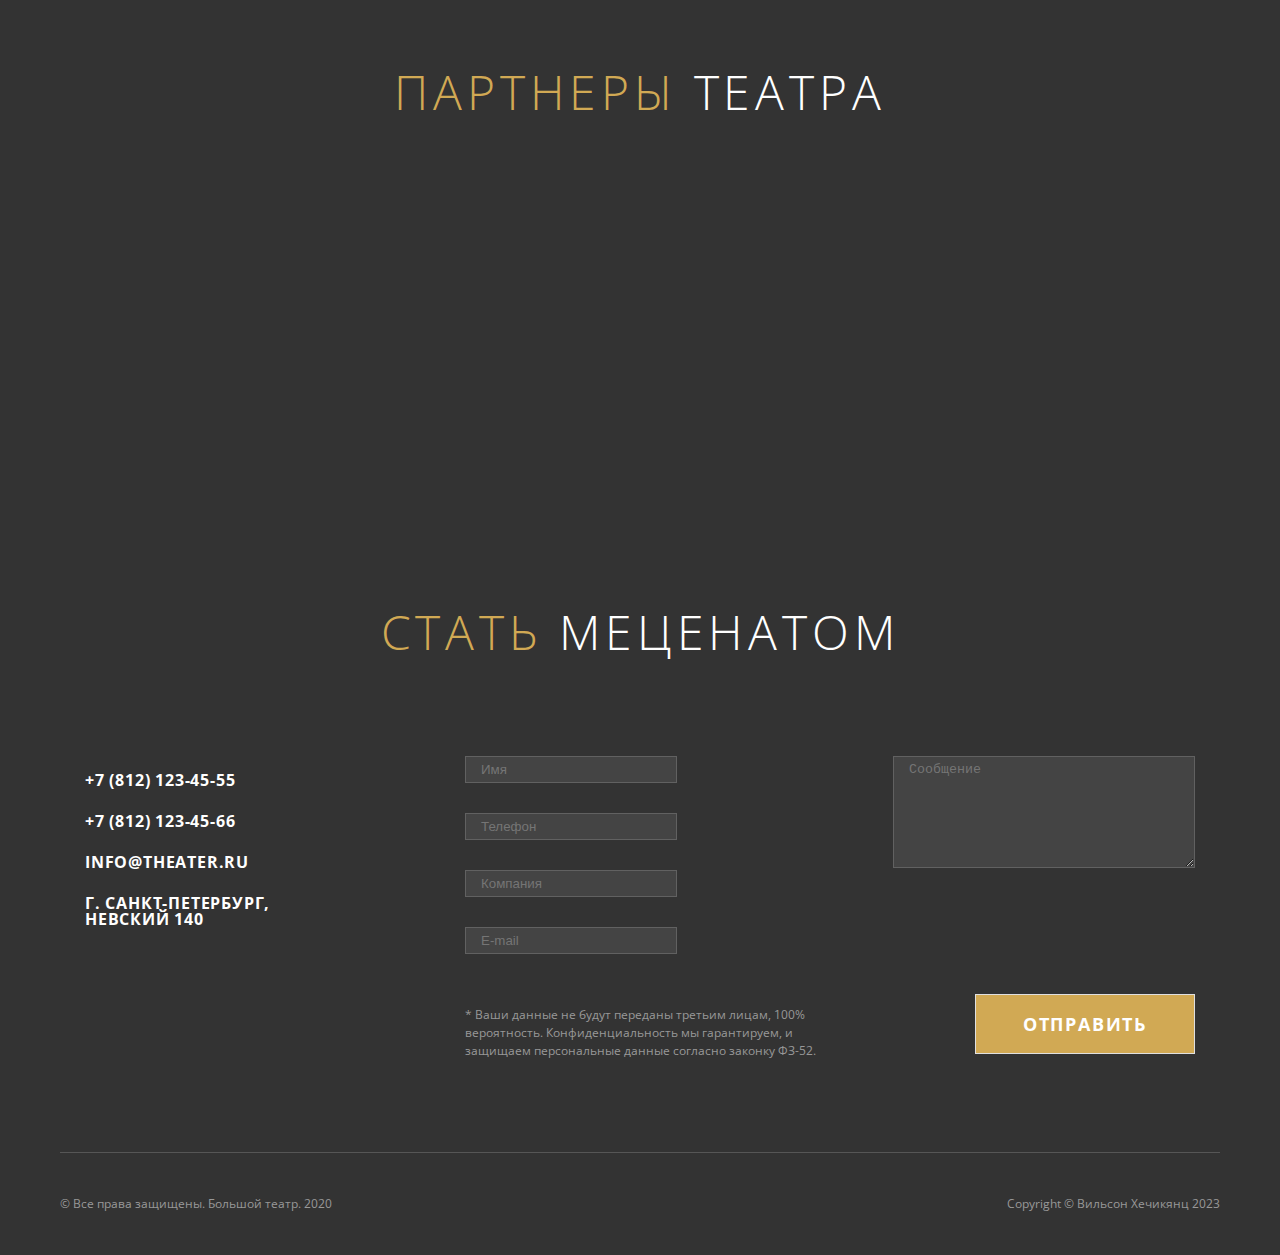
==== commit a443bba6: "fixed side bar" ====
--- a/index.html
+++ b/index.html
@@ -1,234 +1,339 @@
 <!DOCTYPE html>
 <html lang="en">
-<head>
-    <meta charset="UTF-8">
-    <meta http-equiv="X-UA-Compatible" content="IE=edge">
-    <meta name="viewport" content="width=device-width, initial-scale=1.0">
-    <link rel="stylesheet" href="reset.css">
-    <link rel="stylesheet" href="style.css">
-    <link href="https://fonts.googleapis.com/css?family=Open+Sans:300,regular,500,600,700,800,300italic,italic,500italic,600italic,700italic,800italic" rel="stylesheet" />
-    <title>Theatre</title>
-    ,<script src="script.js" defer></script>
+	<head>
+		<meta charset="UTF-8" />
+		<meta http-equiv="X-UA-Compatible" content="IE=edge" />
+		<meta name="viewport" content="width=device-width, initial-scale=1.0" />
+		<link rel="stylesheet" href="https://cdn.jsdelivr.net/npm/swiper@9/swiper-bundle.min.css" />
+		<link rel="stylesheet" href="reset.css" />
+		<link rel="stylesheet" href="style.css" />
+		<link
+			rel="stylesheet"
+			href="https://cdnjs.cloudflare.com/ajax/libs/slick-carousel/1.8.1/slick.min.css"
+			integrity="sha512-yHknP1/AwR+yx26cB1y0cjvQUMvEa2PFzt1c9LlS4pRQ5NOTZFWbhBig+X9G9eYW/8m0/4OXNx8pxJ6z57x0dw=="
+			crossorigin="anonymous"
+			referrerpolicy="no-referrer"
+		/>
+		<link href="https://fonts.googleapis.com/css?family=Open+Sans:300,regular,500,600,700,800,300italic,italic,500italic,600italic,700italic,800italic" rel="stylesheet" />
+		<title>Theatre</title>
+	</head>
+	<body>
+		<aside class="aside">
+			<p class="aside__text">контактная информация</p>
+			<div class="aside__social">
+				<a class="social__link" href="https://www.instagram.com/">
+					<svg width="26" height="26" viewBox="0 0 26 26" fill="none" xmlns="http://www.w3.org/2000/svg">
+						<g clip-path="url(#clip0_21_2)">
+							<path
+								d="M17.875 0H8.125C3.63838 0 0 3.63838 0 8.125V17.875C0 22.3616 3.63838 26 8.125 26H17.875C22.3616 26 26 22.3616 26 17.875V8.125C26 3.63838 22.3616 0 17.875 0ZM23.5625 17.875C23.5625 21.0112 21.0112 23.5625 17.875 23.5625H8.125C4.98875 23.5625 2.4375 21.0112 2.4375 17.875V8.125C2.4375 4.98875 4.98875 2.4375 8.125 2.4375H17.875C21.0112 2.4375 23.5625 4.98875 23.5625 8.125V17.875Z"
+								fill="white"
+								fill-opacity="0.6"
+							/>
+							<path
+								d="M13 6.5C9.41037 6.5 6.5 9.41037 6.5 13C6.5 16.5896 9.41037 19.5 13 19.5C16.5896 19.5 19.5 16.5896 19.5 13C19.5 9.41037 16.5896 6.5 13 6.5ZM13 17.0625C10.7607 17.0625 8.9375 15.2393 8.9375 13C8.9375 10.7591 10.7607 8.9375 13 8.9375C15.2393 8.9375 17.0625 10.7591 17.0625 13C17.0625 15.2393 15.2393 17.0625 13 17.0625Z"
+								fill="white"
+								fill-opacity="0.6"
+							/>
+							<path
+								d="M19.9854 6.87891C20.4637 6.87891 20.8515 6.49114 20.8515 6.01279C20.8515 5.53444 20.4637 5.14667 19.9854 5.14667C19.507 5.14667 19.1193 5.53444 19.1193 6.01279C19.1193 6.49114 19.507 6.87891 19.9854 6.87891Z"
+								fill="white"
+								fill-opacity="0.6"
+							/>
+						</g>
+						<defs>
+							<clipPath id="clip0_21_2">
+								<rect width="26" height="26" fill="white" />
+							</clipPath>
+						</defs>
+					</svg>
+				</a>
+				<a class="social__link" href="https://www.facebook.com">
+					<svg width="15" height="26" viewBox="0 0 15 26" fill="none" xmlns="http://www.w3.org/2000/svg">
+						<path
+							d="M14.4351 0.00540974L10.8373 0C6.7953 0 4.18317 2.51147 4.18317 6.39863V9.34883H0.565722C0.253132 9.34883 0 9.58632 0 9.87926V14.1538C0 14.4467 0.253421 14.6839 0.565722 14.6839H4.18317V25.4698C4.18317 25.7628 4.4363 26 4.74889 26H9.46863C9.78122 26 10.0343 25.7625 10.0343 25.4698V14.6839H14.264C14.5766 14.6839 14.8297 14.4467 14.8297 14.1538L14.8314 9.87926C14.8314 9.73861 14.7717 9.6039 14.6658 9.50436C14.5598 9.40483 14.4155 9.34883 14.2654 9.34883H10.0343V6.84791C10.0343 5.64587 10.34 5.03565 12.0109 5.03565L14.4346 5.03484C14.7469 5.03484 15 4.79735 15 4.50469V0.535564C15 0.243168 14.7472 0.00595071 14.4351 0.00540974Z"
+							fill="white"
+							fill-opacity="0.6"
+						/>
+					</svg>
+				</a>
+				<a class="social__link" href="https://vk.com/">
+					<svg width="26" height="14" viewBox="0 0 26 14" fill="none" xmlns="http://www.w3.org/2000/svg">
+						<path
+							d="M25.8621 12.6435C25.8306 12.5795 25.8013 12.5264 25.774 12.4838C25.3229 11.7171 24.4609 10.7759 23.1884 9.66014L23.1615 9.63459L23.1481 9.62206L23.1345 9.60922H23.1208C22.5433 9.08965 22.1776 8.7403 22.0245 8.56144C21.7442 8.22073 21.6815 7.87586 21.8346 7.52642C21.9428 7.26241 22.3492 6.70485 23.053 5.85298C23.4231 5.40152 23.7163 5.03968 23.9328 4.76708C25.4942 2.80801 26.1711 1.55614 25.9634 1.01098L25.8828 0.883578C25.8286 0.80688 25.6887 0.736714 25.4634 0.672725C25.2375 0.608869 24.9488 0.598309 24.5967 0.640865L20.6981 0.666281C20.635 0.64516 20.5448 0.647129 20.4273 0.672725C20.31 0.698321 20.2513 0.711164 20.2513 0.711164L20.1834 0.743158L20.1295 0.781597C20.0844 0.807014 20.0348 0.851717 19.9806 0.915617C19.9267 0.979294 19.8816 1.05402 19.8455 1.13918C19.4211 2.16977 18.9385 3.12796 18.3969 4.0137C18.063 4.54186 17.7563 4.99959 17.4762 5.38715C17.1965 5.77458 16.9619 6.06003 16.7725 6.243C16.5828 6.42616 16.4117 6.57289 16.2579 6.68373C16.1045 6.79461 15.9873 6.84146 15.9062 6.82432C15.8249 6.80719 15.7483 6.79018 15.6758 6.77318C15.5495 6.69648 15.448 6.59217 15.3714 6.46017C15.2945 6.32816 15.2427 6.16201 15.2156 5.96185C15.1887 5.76156 15.1728 5.58928 15.1682 5.44443C15.164 5.29976 15.1659 5.09513 15.1751 4.83111C15.1845 4.56697 15.1887 4.38824 15.1887 4.29454C15.1887 3.97083 15.1954 3.61952 15.2088 3.2405C15.2225 2.86148 15.2335 2.56118 15.2428 2.33995C15.252 2.11849 15.2562 1.88419 15.2562 1.63718C15.2562 1.39017 15.2403 1.19646 15.2088 1.05586C15.1777 0.915438 15.13 0.779136 15.067 0.646995C15.0037 0.514988 14.9111 0.412873 14.7895 0.340381C14.6677 0.267979 14.5163 0.210523 14.3361 0.167833C13.8577 0.0656732 13.2486 0.0104095 12.5084 0.00181783C10.8299 -0.0151864 9.75134 0.0871074 9.27303 0.308565C9.08351 0.402133 8.91202 0.529978 8.75868 0.691698C8.59619 0.879147 8.57353 0.981442 8.69083 0.998267C9.23239 1.07483 9.61578 1.25798 9.84143 1.54755L9.92274 1.70099C9.98599 1.8117 10.0492 2.00769 10.1124 2.28871C10.1755 2.56973 10.2162 2.88059 10.2341 3.22112C10.2792 3.84299 10.2792 4.37531 10.2341 4.81814C10.1889 5.26114 10.1463 5.60602 10.1055 5.85302C10.0648 6.10003 10.0039 6.30019 9.92274 6.45345C9.84143 6.60676 9.78733 6.70046 9.76021 6.73447C9.73313 6.76848 9.71057 6.78991 9.69264 6.79833C9.57534 6.84075 9.45334 6.86236 9.32708 6.86236C9.20063 6.86236 9.04729 6.80267 8.86683 6.68337C8.68642 6.56407 8.49918 6.4002 8.30511 6.1915C8.11105 5.98275 7.89218 5.69104 7.64843 5.31632C7.40486 4.9416 7.15214 4.49873 6.89042 3.9877L6.67388 3.6171C6.53851 3.37868 6.35359 3.03153 6.11894 2.57595C5.88415 2.12019 5.67661 1.67933 5.4962 1.25346C5.42409 1.07461 5.31575 0.938439 5.17137 0.844737L5.10361 0.806298C5.05857 0.772289 4.98626 0.736177 4.88707 0.697694C4.78774 0.659256 4.68409 0.631691 4.57571 0.614731L0.866541 0.640148C0.487513 0.640148 0.230338 0.721187 0.0949232 0.88304L0.0407288 0.959604C0.0136553 1.00225 0 1.07036 0 1.1641C0 1.25781 0.0270735 1.37281 0.0812679 1.50898C0.622738 2.71001 1.21157 3.86832 1.84778 4.98406C2.48398 6.09981 3.03683 6.99857 3.50599 7.67955C3.97525 8.36102 4.45357 9.00418 4.94094 9.60873C5.42831 10.2135 5.75091 10.6011 5.90875 10.7713C6.06679 10.9419 6.19092 11.0694 6.28115 11.1546L6.61964 11.4612C6.83622 11.6656 7.15428 11.9105 7.57394 12.1957C7.9937 12.4812 8.4584 12.7622 8.9683 13.0392C9.47828 13.3158 10.0716 13.5415 10.7485 13.7161C11.4253 13.8908 12.0841 13.961 12.7249 13.9271H14.2817C14.5975 13.9014 14.8367 13.8077 14.9992 13.646L15.0531 13.5819C15.0893 13.5311 15.1232 13.4521 15.1545 13.3459C15.1862 13.2394 15.2019 13.1221 15.2019 12.9945C15.1927 12.6284 15.2222 12.2984 15.2897 12.0045C15.3572 11.7108 15.4341 11.4894 15.5201 11.3402C15.6061 11.1912 15.7031 11.0655 15.8111 10.9635C15.9193 10.8614 15.9964 10.7995 16.0416 10.7782C16.0865 10.7567 16.1224 10.7422 16.1495 10.7335C16.3661 10.6654 16.621 10.7313 16.9146 10.9317C17.2079 11.1318 17.4831 11.379 17.7404 11.6727C17.9977 11.9667 18.3067 12.2965 18.6676 12.6627C19.0288 13.029 19.3446 13.3013 19.6152 13.4804L19.8858 13.6337C20.0666 13.736 20.3012 13.8297 20.5901 13.9149C20.8784 14 21.131 14.0213 21.3479 13.9787L24.8133 13.9277C25.1561 13.9277 25.4228 13.8742 25.612 13.7679C25.8015 13.6614 25.9141 13.5441 25.9504 13.4166C25.9867 13.2888 25.9886 13.144 25.9573 12.982C25.9252 12.8204 25.8936 12.7074 25.8621 12.6435Z"
+							fill="white"
+							fill-opacity="0.6"
+						/>
+					</svg>
+				</a>
+				<a class="social__link" href="https://www.youtube.com/">
+					<svg width="26" height="18" viewBox="0 0 26 18" fill="none" xmlns="http://www.w3.org/2000/svg">
+						<path
+							d="M20.6001 0H5.39987C2.4176 0 0 2.36527 0 5.28298V12.717C0 15.6347 2.4176 18 5.39987 18H20.6001C23.5824 18 26 15.6347 26 12.717V5.28298C26 2.36527 23.5824 0 20.6001 0ZM16.9482 9.36169L9.83858 12.6792C9.64914 12.7676 9.43031 12.6324 9.43031 12.4271V5.5848C9.43031 5.37656 9.65489 5.24159 9.84473 5.33573L16.9544 8.86056C17.1658 8.96535 17.1621 9.26193 16.9482 9.36169Z"
+							fill="white"
+							fill-opacity="0.6"
+						/>
+					</svg>
+				</a>
+			</div>
+		</aside>
+		<div class="burger__menu">
+			<div class="burger__inner">
+				<ul class="burger__list">
+					<a href="#" class="burger__item">главная</a>
+					<a href="#about" class="burger__item">о театре</a>
+					<a href="#projects" class="burger__item">наши постановки</a>
+					<a href="#partners" class="burger__item">партнеры театра</a>
+					<a href="#contacts" class="burger__item">кантакты</a>
+				</ul>
+				<button class="burger__close">
+					<div class="burger__line"></div>
+				</button>
+			</div>
+		</div>
+		<header class="header">
+			<div class="header__container container">
+				<nav class="menu__nav">
+					<a class="nav__item" href="#">главная</a>
+					<a class="nav__item" href="#">о театре</a>
+					<a class="nav__item" href="#">наши постановки</a>
+					<a class="nav__item" href="#">партнеры театре</a>
+					<a class="nav__item" href="#">контакты</a>
+				</nav>
 
-</head>
-<body>
-    <aside class="aside">
-        <p class="aside_text">контактная информация</p>
-        <div class="aside_social">
-            <a class='social_link' href="https://www.instagram.com/">
-                <img class='social_logo' src="img/instagram-active.svg" alt="">
-            </a>
-            <a class='social_link' href="https://www.facebook.com">
-                <img class='social_logo' src="img/facebook-logo.svg" alt="">
-            </a>
-            <a class='social_link' href="https://vk.com/">
-                <img class='social_logo' src="img/vk-logo.svg" alt="">
-            </a>
-            <a class="social_link" href="https://www.youtube.com/">
-                <img class='social_logo' src="img/youtube-logo.svg" alt="">
-            </a>
-        </div>
-    </aside>
-    <header class="header">
-        <div class="header_container container">
-            <nav class="menu_nav">
-                <a class="nav_item" href="#">главная</a>
-                <a class="nav_item" href="#">о театре</a>
-                <a class="nav_item" href="#">наши постановки</a>
-                <a class="nav_item" href="#">партнеры театре</a>
-                <a class="nav_item" href="#">контакты</a>
-            </nav>
-            <button class='burger_menu'>
-                <img  src="img/burger_menu.svg" alt="">
-            </button>
-            <a class='header_phone' href="tel: +74951234567">+7 495 123-45-67</a>
-        </div>
-        <section class="first-screen">
-           <div class="first-screen_container container">
-                <div class="first-screen_inner">
-                    <div class="first-screen_text">
-                        <h1 class='text_title'>большой театр</h1>
-                        <p class='text_paragraph'>Большо́й теа́тр — петербургский театр, существовавший в 1784—1886 годах, с 1886 года — Петербургская консерватория. Первое постоянное в Санкт-Петербурге, крупнейшее в России и одно из крупнейших театральных зданий в Европе XVIII.</p>
-                        <button class="first-screen_button button">АФИША</button>
-                    </div>
-                    <div class="columns_slider">
-                        <div class="slider_container">
-                            <div class="slider_item">
-                                <img class='slider_img' src="img/first-screen_slider.jpg" alt="">
-                                <img class='slider_img-bg' src="img/first-scree_slider-bg.png" alt="">
-                            </div>
-                            <div class="slider_item">
-                                <img class='slider_img' src="img/first-screen_slider.jpg" alt="">
-                                <img class='slider_img-bg' src="img/first-scree_slider-bg.png" alt="">
-                            </div>
-                            <div class="slider_item">
-                                <img class='slider_img' src="img/first-screen_slider.jpg" alt="">
-                                <img class='slider_img-bg' src="img/first-scree_slider-bg.png" alt="">
-                            </div>
-                        </div>
-                        <div class="slider_buttons">
-                            <div class="controls-prev">
-                                <button class="buttons_previous arrow"><svg width="41" height="16" viewBox="0 0 41 16" fill="none" xmlns="http://www.w3.org/2000/svg">
-                                    <path d="M0.292892 7.2929C-0.0976296 7.68342 -0.0976295 8.31659 0.292893 8.70711L6.65685 15.0711C7.04738 15.4616 7.68054 15.4616 8.07107 15.0711C8.46159 14.6805 8.46159 14.0474 8.07107 13.6569L2.41422 8L8.07107 2.34315C8.46159 1.95262 8.46159 1.31946 8.07107 0.928935C7.68054 0.538411 7.04738 0.538411 6.65685 0.928935L0.292892 7.2929ZM41 7L1 7L1 9L41 9L41 7Z" fill="#C4C4C4"/>
-                                    </svg>
-                                     ПРЕД</button>
-                            </div>
-                            <div class="controls-next">
-                                <button class="buttons_next arrow">СЛЕД <svg width="41" height="16" viewBox="0 0 41 16" fill="none" xmlns="http://www.w3.org/2000/svg">
-                                    <path d="M40.7071 8.70711C41.0976 8.31659 41.0976 7.68342 40.7071 7.2929L34.3431 0.928938C33.9526 0.538414 33.3195 0.538414 32.9289 0.928938C32.5384 1.31946 32.5384 1.95263 32.9289 2.34315L38.5858 8.00001L32.9289 13.6569C32.5384 14.0474 32.5384 14.6805 32.9289 15.0711C33.3195 15.4616 33.9526 15.4616 34.3431 15.0711L40.7071 8.70711ZM-1.74846e-07 9L40 9.00001L40 7.00001L1.74846e-07 7L-1.74846e-07 9Z" fill="white"/>
-                                    </svg>
-                                    </button>
-                                
-                            </div>
+				<div class="burger__btn">
+					<img src="img/burger__btn.svg" alt="" />
+				</div>
 
-                        </div>
-                    </div>
-                </div>
-           </div>
-        </section>
-    </header>
-    
-    <main class="main">
-        <section class="about">
-            <div class="about_container">
-                <h2 class="about_title title"><span class="accent">о</span> театре</h2>
-                <div class="about_wrapper">
-                    <div class="about_info">
-                        <p class="info_title">самый лучший театр спб</p>
-                        <p class="info_paragraph">Как свидетельствуют архивные документы, первое каменное здание Большого театра начали возводить в 1775 году по проекту Антонио Ринальди. В дальнейшем, после того как Ринальди упал с лесов и не мог лично наблюдать за ходом работ, Екатерина II поручила немецкому театральному декоратору и архитектору Людвигу Филиппу Тишбейну создать новый проект театра, который и был воплощён архитекторами Ф. В. фон Бауром и М. А. Деденёвым. Открытие его состоялось в 1783 году, хотя, основываясь на других свидетельствах, годом открытия можно считать 1784 год.</p>
-                    </div>
-                    <div class="about_numbers">
-                        <h3 class="numbers_title">немного о цифрах</h3>
-                        <div class="numbers_container">
-                            <div class="numbers_seats">
-                                <img class='seats_img' src="img/number_seats.svg" alt="">
-                                <p class="seats_text"><span class="accent">1600</span> посадочный мест</p>
-                            </div>
-                            <div class="numbers_history">
-                                <img class='history_img' src="img/about_history.svg" alt="">
-                                <p class="history_text"><span class="accent">350</span> лет истории</p>
-                            </div>
-                        </div>
-                    </div>
-                    <div class="about_img">
-                        <img class='theatre_img' src="img/about_img.jpg" alt="">
-                    </div>
-                </div>
-            </div>
-        </section>
-        <section class="projects">
-            <h2 class="projects_title title"><span class="accent">наши</span> постановки</h2>
-            <div class="projects_slider">
-                <div class="slider_project1 project">
-                    <img src="img/slider_project1.jpg" alt="">
-                    <p class="project1_title project_title">оскар 2020</p>
-                    <p class="project1_date project_date">сентябрь 2020</p>
-                    <div class="projects_btn">
-                        <button class="search_btn"><img src="img/search_icon.svg" alt=""></button>
-                    </div>
-                </div>
-                <div class="slider_project2 project">
-                    <img src="img/slider_project2.jpg" alt="">
-                    <p class="project1_title project_title">оскар 2020</p>
-                    <p class="project1_date project_date">сентябрь 2020</p>
-                    <div class="projects_btn">
-                        <button class="search_btn"><img src="img/search_icon.svg" alt=""></button>
-                    </div>
-                </div>
-                <div class="slider_project3 project">
-                    <img src="img/slider_project3.jpg" alt="">
-                    <p class="project3_title project_title">оскар 2020</p>
-                    <p class="project3_date project_date">сентябрь 2020</p>
-                    <div class="projects_btn">
-                        <button class="search_btn"><img src="img/search_icon.svg" alt=""></button>
-                    </div>
-                </div>
-                <div class="slider_project4 project">
-                    <img src="img/slider_project4.jpg" alt="">
-                    <p class="project4_title project_title">оскар 2020</p>
-                    <p class="project4_date project_date">сентябрь 2020</p>
-                    <div class="projects_btn">
-                        <button class="search_btn"><img src="img/search_icon.svg" alt=""></button>
-                    </div>
-                </div>
-                <div class="slider_project2 project">
-                    <img src="img/slider_project2.jpg" alt="">
-                    <p class="project1_title project_title">оскар 2020</p>
-                    <p class="project1_date project_date">сентябрь 2020</p>
-                    <div class="projects_btn">
-                        <button class="search_btn"><img src="img/search_icon.svg" alt=""></button>
-                    </div>
-                </div>
-            </div>
-        </section>
-        <section class="raiting">
-            <div class='raiting-container container'>
-                <div class="raiting_years">
-                    <p class="years_list accent">2018</p>
-                    <p class="years_list accent">2019</p>
-                    <p class="years_list accent">2020</p>
-                </div>
-                <div class="raiting_column">
-                    <img class='raiting_stars' src="img/raiting_stars.svg" alt="">
-                    <p class="raiting_paragraph">Лучший театр
-                        по мнению театральных критиков Парижа</p>
-                </div>
-            </div>
-        </section>
-        <section class="partners">
-            <div class="partners_container container">
-                <h2 class="partners_title title"><span class="accent">партнеры</span> театра</h2>
-                <div class="partners_logo">
-                </div>
-            </div>
-        </section>
-        <section class="contacts">
-            <div class="contacts_container">
-                <h2 class="contacts_title title"><span class="accent">стать</span> меценатом</h2>
-                <div class="contacts_inner">
-                    <div class="contacts_phone-email">
-                        <div class="contacts_info">
-                            <p>+7 (812) 123-45-55</p>
-                            <p>+7 (812) 123-45-66</p>
-                            <p>info@theater.ru</p>
-                            <p>г. санкт-петербург, невский 140</p>
-                        </div>
-                    </div>
-                    <div class="contacts_form form">
-                        <form action='#' method="post" class="form">
-                            <div class="form_content">
-                                <div class="form_column">
-                                    <input class='form_input form_input-name' type="text" name="name" placeholder="Имя">
-                                    <input class='form_input form_input-phone' type="text" name="phone" placeholder="Телефон">
-                                </div>
-                                <div class="form_column">
-                                    <input class='form_input form_input-company' type="text" name="company" placeholder="Компания">
-                                    <input class='form_input form_input-email' type="text" name="email" placeholder="E-mail">
-                                </div>
-                                <div class="form_column">
-                                    <textarea class='form_input' name="message" placeholder="Сообщение"></textarea>
-                                </div>
-                        </div>
-                        </form>
-                        <div class="form_correspondence">
-                            <p class="correspondence_text
-                            ">* Ваши данные не будут переданы третьим лицам, 100% вероятность. Конфиденциальность мы гарантируем, и защищаем персональные данные согласно законку ФЗ-52.</p>
-                            <button class='contacts_button button' type="submit">ОТПРАВИТЬ</button>
-                        </div>
-                 </di>
-                    </div>
-                </div>
-            </div>
-        </section>
-    </main>
-        <footer class="footer">
-           <div class="footer_container container">
-                <div class="footer_inner">
-                    <p class="footer_copyright">&#169; Все права защищены. Большой театр. 2020</p>
-                    <p class="footer_developer">Copyright &copy; Вильсон Хечикянц 2023</p>
-                </div>
-           </div>
-        </footer>
-    
-</body>
-</html>+				<a class="header__phone" href="tel: +74951234567">+7 495 123-45-67</a>
+			</div>
+			<section class="first-screen">
+				<div class="first-screen__inner">
+					<div class="first-screen__text">
+						<h1 class="text__title">большой театр</h1>
+						<p class="text__paragraph">
+							Большо́й теа́тр — петербургский театр, существовавший в 1784—1886 годах, с 1886 года — Петербургская консерватория. Первое постоянное в Санкт-Петербурге, крупнейшее в России
+							и одно из крупнейших театральных зданий в Европе XVIII.
+						</p>
+						<button class="first-screen__button button">АФИША</button>
+					</div>
+					<div class="first-screen__slider">
+						<div class="columns__slider">
+							<div class="slider__item">
+								<div class="slider__item-container">
+									<img class="slider__img" src="img/first-screen_slider.webp" alt="" />
+									<img class="slider__img-bg" src="img/first-scree_slider-bg.png" alt="" />
+								</div>
+							</div>
+							<div class="slider__item">
+								<div class="slider__item-container">
+									<img class="slider__img" src="img/first-screen_slider.webp" alt="" />
+									<img class="slider__img-bg" src="img/first-scree_slider-bg.png" alt="" />
+								</div>
+							</div>
+							<div class="slider__item">
+								<div class="slider__item-container">
+									<img class="slider__img" src="img/first-screen_slider.webp" alt="" />
+									<img class="slider__img-bg" src="img/first-scree_slider-bg.png" alt="" />
+								</div>
+							</div>
+						</div>
+						<div class="slider__buttons">
+							<div class="controls-prev">
+								<button class="buttons__previous arrow">
+									<svg width="41" height="16" viewBox="0 0 41 16" fill="none" xmlns="http://www.w3.org/2000/svg">
+										<path
+											d="M0.292892 7.2929C-0.0976296 7.68342 -0.0976295 8.31659 0.292893 8.70711L6.65685 15.0711C7.04738 15.4616 7.68054 15.4616 8.07107 15.0711C8.46159 14.6805 8.46159 14.0474 8.07107 13.6569L2.41422 8L8.07107 2.34315C8.46159 1.95262 8.46159 1.31946 8.07107 0.928935C7.68054 0.538411 7.04738 0.538411 6.65685 0.928935L0.292892 7.2929ZM41 7L1 7L1 9L41 9L41 7Z"
+											fill="#C4C4C4"
+										/>
+									</svg>
+									ПРЕД
+								</button>
+							</div>
+							<div class="controls-next">
+								<button class="buttons__next arrow">
+									СЛЕД
+									<svg width="41" height="16" viewBox="0 0 41 16" fill="none" xmlns="http://www.w3.org/2000/svg">
+										<path
+											d="M40.7071 8.70711C41.0976 8.31659 41.0976 7.68342 40.7071 7.2929L34.3431 0.928938C33.9526 0.538414 33.3195 0.538414 32.9289 0.928938C32.5384 1.31946 32.5384 1.95263 32.9289 2.34315L38.5858 8.00001L32.9289 13.6569C32.5384 14.0474 32.5384 14.6805 32.9289 15.0711C33.3195 15.4616 33.9526 15.4616 34.3431 15.0711L40.7071 8.70711ZM-1.74846e-07 9L40 9.00001L40 7.00001L1.74846e-07 7L-1.74846e-07 9Z"
+											fill="white"
+										/>
+									</svg>
+								</button>
+							</div>
+						</div>
+					</div>
+				</div>
+			</section>
+		</header>
+
+		<main class="main">
+			<section id="about" class="about">
+				<div class="about__container">
+					<h2 class="about__title title"><span class="accent">о</span> театре</h2>
+					<div class="about__wrapper">
+						<div class="about__info">
+							<p class="info__title">самый лучший театр спб</p>
+							<p class="info__paragraph">
+								Как свидетельствуют архивные документы, первое каменное здание Большого театра начали возводить в 1775 году по проекту Антонио Ринальди. В дальнейшем, после того как
+								Ринальди упал с лесов и не мог лично наблюдать за ходом работ, Екатерина II поручила немецкому театральному декоратору и архитектору Людвигу Филиппу Тишбейну создать
+								новый проект театра, который и был воплощён архитекторами Ф. В. фон Бауром и М. А. Деденёвым. Открытие его состоялось в 1783 году, хотя, основываясь на других
+								свидетельствах, годом открытия можно считать 1784 год.
+							</p>
+						</div>
+						<div class="about__numbers">
+							<h3 class="numbers__title">немного о цифрах</h3>
+							<div class="numbers__container">
+								<div class="numbers__seats">
+									<img class="seats__img" src="img/number_seats.svg" alt="" />
+									<p class="seats__text"><span class="accent">1600</span> посадочный мест</p>
+								</div>
+								<div class="numbers__history">
+									<img class="history__img" src="img/about_history.svg" alt="" />
+									<p class="history__text"><span class="accent">350</span> лет истории</p>
+								</div>
+							</div>
+						</div>
+						<div class="about__img">
+							<img class="theatre__img" src="img/about_img.webp" alt="" />
+						</div>
+					</div>
+				</div>
+			</section>
+			<section id="projects" class="projects">
+				<h2 class="projects__title title"><span class="accent">наши</span> постановки</h2>
+				<div class="slider">
+					<div class="slider__project">
+						<img src="img/slider_project1.webp" alt="" />
+						<p class="project__title">оскар 2020</p>
+						<p class="project__date">сентябрь 2020</p>
+						<div class="projects__btn">
+							<a class="search__btn" href="#">
+								<img src="img/search__icon.svg" alt="" />
+							</a>
+						</div>
+					</div>
+					<div class="slider__project">
+						<img src="img/slider_project2.webp" alt="" />
+						<p class="project__title">оскар 2020</p>
+						<p class="project__date">сентябрь 2020</p>
+						<div class="projects__btn">
+							<a class="search__btn" href="#">
+								<img src="img/search__icon.svg" alt="" />
+							</a>
+						</div>
+					</div>
+					<div class="slider__project">
+						<img src="img/slider_project3.webp" alt="" />
+						<p class="project__title">оскар 2020</p>
+						<p class="project__date">сентябрь 2020</p>
+						<div class="projects__btn">
+							<a class="search__btn" href="#">
+								<img src="img/search__icon.svg" alt="" />
+							</a>
+						</div>
+					</div>
+					<div class="slider__project">
+						<img src="img/slider_project4.webp" alt="" />
+						<p class="project__title">оскар 2020</p>
+						<p class="project__date">сентябрь 2020</p>
+						<div class="projects__btn">
+							<a class="search__btn" href="#">
+								<img src="img/search__icon.svg" alt="" />
+							</a>
+						</div>
+					</div>
+					<div class="slider__project">
+						<img src="img/slider_project2.webp" alt="" />
+						<p class="project__title">оскар 2020</p>
+						<p class="project__date">сентябрь 2020</p>
+						<div class="projects__btn">
+							<a class="search__btn" href="#">
+								<img src="img/search__icon.svg" alt="" />
+							</a>
+						</div>
+					</div>
+				</div>
+			</section>
+			<section class="rating">
+				<div class="rating-container container">
+					<div class="rating__years">
+						<p class="rating__item accent">2018</p>
+						<p class="rating__item accent">2019</p>
+						<p class="rating__item accent">2020</p>
+					</div>
+					<div class="rating__column">
+						<img class="rating__stars" src="img/raiting_stars.svg" alt="" />
+						<p class="rating__paragraph">Лучший театр по мнению театральных критиков Парижа</p>
+					</div>
+				</div>
+			</section>
+			<section id="partners" class="partners">
+				<div class="partners__container container">
+					<h2 class="partners__title title"><span class="accent">партнеры</span> театра</h2>
+					<div class="partners__logo"></div>
+				</div>
+			</section>
+			<section id="contacts" class="contacts">
+				<div class="contacts__container">
+					<h2 class="contacts__title title"><span class="accent">стать</span> меценатом</h2>
+					<div class="contacts__inner">
+						<div class="contacts__phone-email">
+							<div class="contacts__info">
+								<div class="contacts__phone">
+									<p>+7 (812) 123-45-55</p>
+									<p>+7 (812) 123-45-66</p>
+								</div>
+								<div class="contacts__email">
+									<p>info@theater.ru</p>
+									<p>г. санкт-петербург, невский 140</p>
+								</div>
+							</div>
+						</div>
+						<div class="contacts__form form">
+							<form id="contact-form" action="#" method="post" class="form">
+								<div class="form__content">
+									<div class="form__inputs">
+										<input id="name" class="form__input input" type="text" name="name" placeholder="Имя" required/>
+										<input id="phone" class="form__input input" type="text" name="phone" placeholder="Телефон" required/>
+										<input id="company" class="form__input input" type="text" name="company" placeholder="Компания" required/>
+										<input id="email" class="form__input input" type="text" name="email" placeholder="E-mail" required/>
+									</div>
+									<div class="form__text">
+										<textarea id="message" class="form__textarea input" name="message" placeholder="Сообщение" required></textarea>
+									</div>
+								</div>
+							</form>
+							<div class="form__correspondence">
+								<p class="correspondence__text">
+									* Ваши данные не будут переданы третьим лицам, 100% вероятность. Конфиденциальность мы гарантируем, и защищаем персональные данные согласно законку ФЗ-52.
+								</p>
+								<button id="submit__btn" form="#contact-form" class="contacts__button button" type="submit">ОТПРАВИТЬ</button>
+							</div>
+						</div>
+					</div>
+				</div>
+			</section>
+		</main>
+		<footer class="footer">
+			<div class="footer__container container">
+				<div class="footer__inner">
+					<p class="footer__copyright">&#169; Все права защищены. Большой театр. 2020</p>
+					<p class="footer__developer">Copyright &copy; Вильсон Хечикянц 2023</p>
+				</div>
+			</div>
+		</footer>
+		<script
+			src="https://cdnjs.cloudflare.com/ajax/libs/jquery/3.7.0/jquery.min.js"
+			integrity="sha512-3gJwYpMe3QewGELv8k/BX9vcqhryRdzRMxVfq6ngyWXwo03GFEzjsUm8Q7RZcHPHksttq7/GFoxjCVUjkjvPdw=="
+			crossorigin="anonymous"
+			referrerpolicy="no-referrer"
+		></script>
+		<script
+			src="https://cdnjs.cloudflare.com/ajax/libs/slick-carousel/1.8.1/slick.min.js"
+			integrity="sha512-XtmMtDEcNz2j7ekrtHvOVR4iwwaD6o/FUJe6+Zq+HgcCsk3kj4uSQQR8weQ2QVj1o0Pk6PwYLohm206ZzNfubg=="
+			crossorigin="anonymous"
+			referrerpolicy="no-referrer"
+		></script>
+		<script type="module" src="index.js"></script>
+	</body>
+</html>
--- a/style.css
+++ b/style.css
@@ -1,956 +1,983 @@
 @import url("https://fonts.googleapis.com/css2?family=Open+Sans+Condensed:wght@300;700&family=Open+Sans:wght@300;400&display=swap");
 
 :root {
-  --main-color-gold: #d1a954;
-  --main-color-black: #333333;
+	--main-color-gold: #d1a954;
+	--color-dark-gold: #b88f39;
+	--main-color-black: #333333;
 }
 
 body {
-  font-family: "Open Sans", sans-serif;
-  color: white;
-  line-height: 1;
-  font-size: 16px;
-  background-color: #333333;
-  min-width: 576px;
+	font-family: "Open Sans", sans-serif;
+	color: white;
+	line-height: 1;
+	font-size: 14px;
+	background-color: var(--main-color-black);
+	min-width: 576px;
+	max-width: 1920px;
+	margin: 0 auto;
 }
 
 /* ASIDE */
 
 .aside {
-  position: fixed;
-  height: 100%;
-  width: 150px;
-  top: 0;
-  left: 0;
-  display: flex;
-  z-index: 1000;
-  flex-direction: column;
-  justify-content: flex-end;
-  background: rgba(51, 51, 51, 0.75);
-  padding-bottom: 86px;
-}
-
-.aside_text {
-  position: absolute;
-  width: 300px;
-  bottom: 550px;
-  left: 50%;
-  transform: translateX(-50%) rotate(-90deg);
-  font-family: "Open Sans Condensed", sans-serif;
-  font-weight: 700;
-  font-size: 18px;
-  letter-spacing: 0.1em;
-  text-transform: uppercase;
-  color: #c4c4c4;
-}
-
-.aside_social {
-  display: flex;
-  flex-direction: column;
-  align-items: center;
-}
-
-.aside_social::before {
-  content: "";
-  width: 3px;
-  height: 80px;
-  background-color: #c4c4c4;
-  margin-bottom: 30px;
-}
-
-.social_link {
-  width: 26px;
-  height: 26px;
-}
-
-.social_link:not(:last-child) {
-  margin-bottom: 30px;
-}
-
-.social_logo {
-  width: 100%;
-  height: 100%;
-  object-fit: contain;
-  object-position: center;
+	position: fixed;
+	height: 100%;
+	width: 150px;
+	top: 0;
+	left: 0;
+	display: flex;
+	z-index: 1000;
+	flex-direction: column;
+	justify-content: flex-end;
+	background: rgba(51, 51, 51, 0.75);
+	padding-bottom: 86px;
+}
+
+.aside__text {
+	position: absolute;
+	width: 300px;
+	bottom: 550px;
+	left: 50%;
+	transform: translateX(-50%) rotate(-90deg);
+	font-family: "Open Sans Condensed", sans-serif;
+	font-weight: 700;
+	font-size: 18px;
+	letter-spacing: 0.1em;
+	text-transform: uppercase;
+	color: #c4c4c4;
+}
+
+.aside__social {
+	display: flex;
+	flex-direction: column;
+	align-items: center;
+}
+
+.aside__social::before {
+	content: "";
+	width: 3px;
+	height: 80px;
+	background-color: #c4c4c4;
+	margin-bottom: 30px;
+}
+
+.social__link {
+	width: 26px;
+	height: 26px;
+}
+
+svg path {
+	transition: all 0.2s linear;
+}
+
+.social__link:hover path {
+	fill: var(--color-dark-gold);
+}
+
+.social__link:not(:last-child) {
+	margin-bottom: 30px;
 }
 
 /* HEADER */
 
 .container {
-  max-width: 1140px;
-  margin: 0 auto;
-}
-
-.header_container {
-  display: flex;
-  justify-content: space-between;
-  align-items: center;
-  margin-bottom: 190px;
+	max-width: 1160px;
+	margin: 0 auto;
+}
+
+.header__container {
+	display: flex;
+	justify-content: space-between;
+	align-items: center;
 }
 
 .header {
-  padding-top: 51px;
-  width: 100%;
-  height: 100vh;
-  background: url(img/first-screen_background.jpg) center/cover no-repeat;
-  margin-bottom: 150px;
-  background-size: cover;
-}
-
-.menu_nav {
-  display: flex;
-  align-items: center;
-}
-
-.nav_item {
-  font-family: "Open Sans Condensed", sans-serif;
-  font-weight: 700;
-  font-size: 18px;
-  letter-spacing: 0.1em;
-  text-transform: uppercase;
-  color: #ffffff;
-  transition: color 0.3s linear;
-}
-
-.nav_item:hover {
-  color: var(--main-color-gold);
-}
-
-.nav_item:not(:last-child) {
-  margin-right: 63px;
-}
-
-.header_phone {
-  font-family: "Open Sans Condensed", sans-serif;
-  font-size: 16px;
-  text-align: right;
-  letter-spacing: 0.05em;
-  text-transform: uppercase;
-  color: #ffffff;
-  border-bottom: 2px solid white;
-  padding-bottom: 5px;
-  font-weight: 700;
-}
-
-.header_phone:hover {
-  border-color: var(--main-color-gold);
-}
-
-.burger_menu {
-  display: none;
+	padding-top: 51px;
+	width: 100%;
+	max-width: 1920px;
+	max-height: 1045px;
+	height: 100vh;
+	background: url(img/first-screen_background.webp) center/cover no-repeat;
+	margin-bottom: 150px;
+	background-size: cover;
+	position: relative;
+}
+
+.burger__menu {
+	position: absolute;
+	top: 0;
+	left: 0;
+	width: 500px;
+	height: 500px;
+	background-color: #d1a954;
+	z-index: 1;
+	transform: translateX(-100%);
+	transition: all 0.5s linear;
+}
+
+.burger__menu.active {
+	transform: translateX(0);
+}
+
+.burger__inner {
+	padding: 50px;
+	height: 100%;
+	font-size: 28px;
+	text-transform: uppercase;
+	position: relative;
+}
+
+.burger__list {
+	height: 100%;
+	display: flex;
+	flex-direction: column;
+	justify-content: space-between;
+}
+
+.burger__item {
+	color: white;
+	transition: all 0.3s linear;
+}
+
+.burger__item:hover {
+	color: #565656;
+}
+
+.burger__close {
+	width: 50px;
+	height: 50px;
+	position: absolute;
+	top: 20px;
+	right: 20px;
+}
+
+.burger__close:hover .burger__line {
+	background-color: white;
+}
+
+.burger__close:hover .burger__line::before {
+	background-color: white;
+}
+
+.burger__line {
+	width: 50px;
+	height: 7px;
+	border-radius: 5px;
+	background-color: #444444;
+	transform: rotate(45deg);
+	transition: all 0.3s linear;
+}
+
+.burger__line::before {
+	content: "";
+	display: block;
+	width: 50px;
+	height: 7px;
+	background-color: #444444;
+	transform: rotate(-90deg);
+	border-radius: 5px;
+	transition: all 0.3s linear;
+}
+
+.burger__btn {
+	display: none;
+}
+
+.menu__nav {
+	display: flex;
+	justify-content: space-between;
+	align-items: center;
+	width: 824px;
+}
+
+.nav__item {
+	font-family: "Open Sans Condensed", sans-serif;
+	font-weight: 700;
+	font-size: 18px;
+	letter-spacing: 0.1em;
+	text-transform: uppercase;
+	color: #ffffff;
+	transition: color 0.3s linear;
+}
+
+.nav__item:hover {
+	color: var(--main-color-gold);
+}
+
+.header__phone {
+	font-family: "Open Sans Condensed", sans-serif;
+	font-size: 16px;
+	text-align: right;
+	letter-spacing: 0.05em;
+	text-transform: uppercase;
+	color: #ffffff;
+	border-bottom: 2px solid white;
+	padding-bottom: 5px;
+	font-weight: 700;
+	transition: all 0.3s linear;
+}
+
+.header__phone:hover {
+	border-color: var(--main-color-gold);
 }
 
 /* FIRSTSCREEN */
 
-.first_screen_container {
-  position: relative;
-  height: 100vh;
-  display: flex;
-  flex-direction: column;
-  justify-content: center;
-}
-
-.first-screen_inner {
-  display: flex;
-  align-items: center;
-}
-
-.first-screen_text {
-  flex: 0 1 540px;
-  margin-right: 125px;
-}
-
-.text_title {
-  font-family: "Open Sans Condensed", sans-serif;
-  font-weight: 700;
-  font-size: 64px;
-  letter-spacing: 0.1rem;
-  text-transform: uppercase;
-  color: #ffffff;
-  margin-bottom: 50px;
-}
-
-.text_paragraph {
-  font-family: "Open Sans", sans-serif;
-  font-weight: 400;
-  font-size: 14px;
-  line-height: 150%;
-  color: #ffffff;
-  margin-bottom: 50px;
+.first-screen {
+	position: absolute;
+	top: 50%;
+	left: 50%;
+	transform: translate(-50%, -50%);
+}
+
+.first-screen__inner {
+	display: flex;
+	align-items: center;
+}
+
+.first-screen__text {
+	width: 540px;
+	margin-right: 125px;
+}
+
+.text__title {
+	font-family: "Open Sans Condensed", sans-serif;
+	font-weight: 700;
+	font-size: 64px;
+	letter-spacing: 0.1rem;
+	text-transform: uppercase;
+	color: #ffffff;
+	margin-bottom: 50px;
+}
+
+.text__paragraph {
+	font-family: "Open Sans", sans-serif;
+	font-weight: 400;
+	line-height: 150%;
+	color: #ffffff;
+	margin-bottom: 50px;
 }
 
 .button {
-  display: inline-block;
-  font-family: "Open Sans Condensed", sans-serif;
-  font-weight: 700;
-  font-size: 18px;
-  letter-spacing: 0.1em;
-  text-transform: uppercase;
-  color: #ffffff;
-  padding: 17px 47px;
-  background: #d1a954;
-  border: 1px solid #e0e0e0;
-  cursor: pointer;
-  transition: background-color 0.3s linear;
-}
+	display: inline-block;
+	font-family: "Open Sans Condensed", sans-serif;
+	font-weight: 700;
+	font-size: 18px;
+	letter-spacing: 0.1em;
+	text-transform: uppercase;
+	color: #ffffff;
+	padding: 17px 47px;
+	background: #d1a954;
+	border: 1px solid #e0e0e0;
+	cursor: pointer;
+	transition: background-color 0.3s linear;
+}
+
 .button:hover {
   background-color: #b88f39;
 }
 
-.buttons_next, .buttons_previous {
-  width: 108px;
-}
-
-.columns_slider {
-  width: 350px;
-  height: 550px;
-  overflow: hidden;
-}
-
-.slider_container {
-  position: relative;
-  display: flex;
-  width: 1050px;
-  left: 0;
-  transition: 0.5s ease-in-out;
-}
-
-.slider_item {
-  position: relative;
-  margin-right: 25px;
-}
-
-.slider_img {
-  position: relative;
-  z-index: 1;
-}
-
-.slider_img-bg {
-  position: absolute;
-  top: 20px;
-  left: 20px;
-  z-index: 0;
-}
-
-.slider_buttons {
-  display: flex;
-  justify-content: space-between;
-  position: relative;
-  top: 40px;
-  left: 10px;
-}
-
-.about_container {
-  max-width: 1110px;
-  margin: 0 auto;
+.arrow {
+  transition: all .3s linear;
+}
+
+.arrow:hover path {
+	fill: #b88f39;
+}
+
+.arrow:hover {
+  color: #b88f39;
+}
+
+.buttons__next,
+.buttons__previous {
+	width: 108px;
+}
+
+.buttons__previous svg {
+	margin-right: 10px;
+}
+
+.buttons__next svg {
+	margin-left: 10px;
+}
+
+.columns__slider {
+	width: 370px;
+	overflow: hidden;
+}
+
+.slider {
+height: 550px;
+}
+
+
+.slider__item-container {
+	width: 370px;
+	height: 510px;
+	position: relative;
+}
+
+.slider__img {
+	width: 340px;
+	object-fit: cover;
+	position: relative;
+	z-index: 1;
+}
+
+.slider__img-bg {
+	position: absolute;
+	bottom: 0;
+	right: 0;
+	z-index: 0;
+}
+
+.slider__buttons {
+	display: flex;
+	justify-content: space-between;
+	position: relative;
+	top: 40px;
+	left: 10px;
+}
+
+/* ABOUT */
+
+.about__container {
+	max-width: 1110px;
+	margin: 0 auto;
 }
 
 .accent {
-  color: var(--main-color-gold);
+	color: var(--main-color-gold);
 }
 
 .title {
-  font-family: "Open Sans Condensed", sans-serif;
-  font-weight: 300;
-  font-size: 48px;
-  text-align: center;
-  letter-spacing: 0.1em;
-  text-transform: uppercase;
-  color: #ffffff;
-}
-
-.about_wrapper {
-  display: flex;
-  align-items: flex-start;
-  justify-content: space-between;
-  margin-bottom: 150px;
-}
-
-.about_title {
-  margin-bottom: 100px;
-}
-
-.about_info {
-  flex: 0 0 445px;
-}
-
-.info_title {
-  font-family: "Open Sans Condensed", sans-serif;
-  font-weight: 700;
-  font-size: 21px;
-  letter-spacing: 0.1em;
-  text-transform: uppercase;
-  margin-bottom: 40px;
-}
-
-.info_paragraph {
-  font-weight: 400;
-  font-size: 14px;
-  line-height: 150%;
-}
-
-.about_numbers {
-  flex: 0 0 255px;
-}
-
-.numbers_title {
-  font-family: "Open Sans Condensed", sans-serif;
-  font-weight: 700;
-  font-size: 21px;
-  letter-spacing: 0.1rem;
-  text-transform: uppercase;
-  margin-bottom: 40px;
-}
-
-.numbers_seats {
-  margin-bottom: 20px;
-}
-
-.seats_img {
-  margin-bottom: 20px;
-}
-
-.history_img {
-  margin-bottom: 20px;
-}
-
-.about_img {
-  flex: 0 0 350px;
-  height: 292px;
-}
-
-.theatre_img {
-  width: 100%;
-  height: 100%;
-  object-fit: cover;
-  object-position: center;
-}
+	font-family: "Open Sans Condensed", sans-serif;
+	font-weight: 300;
+	font-size: 48px;
+	text-align: center;
+	letter-spacing: 0.1em;
+	text-transform: uppercase;
+	color: #ffffff;
+}
+
+.about__wrapper {
+	display: flex;
+	align-items: flex-start;
+	justify-content: space-between;
+	margin-bottom: 150px;
+}
+
+.about__title {
+	margin-bottom: 100px;
+}
+
+.about__info {
+	width: 445px;
+}
+
+.info__title {
+	font-family: "Open Sans Condensed", sans-serif;
+	font-weight: 700;
+	font-size: 21px;
+	letter-spacing: 0.1em;
+	text-transform: uppercase;
+	margin-bottom: 40px;
+}
+
+.info__paragraph {
+	font-weight: 400;
+	font-size: 14px;
+	line-height: 150%;
+}
+
+.about__numbers {
+	width: 255px;
+}
+
+.numbers__title {
+	font-family: "Open Sans Condensed", sans-serif;
+	font-weight: 700;
+	font-size: 21px;
+	letter-spacing: 0.1rem;
+	text-transform: uppercase;
+	margin-bottom: 40px;
+}
+
+.numbers__seats, .seats__img, .history__img {
+	margin-bottom: 20px;
+}
+
+.about__img {
+	width: 350px;
+	height: 292px;
+}
+
+/* PROJECTS */
 
 .projects {
-  margin-bottom: 142px;
-}
-
-.project::before{
-  content: "";
-  position: absolute;
-  top: 0;
-  bottom: 0;
-  left: 0;
-  right: 0;
-  width: 100%;
-  height: 100%;
-  background: linear-gradient(0deg, rgba(51, 51, 51, 0.65), rgba(51, 51, 51, 0.65));
-  transition: all 0.4s linear;
-}
-
-.projects_title {
-  margin-bottom: 91px;
-}
-
-.projects_slider {
-  display: flex;
-  justify-content: center;
-}
-
-.project {
-  position: relative;
-}
-
-.project_title, .project_date {
-  transition: all 0.3s ease-in-out;
-}
-
-.project1_title {
-  position: absolute;
-  top: 40px;
-  left: 40px;
-  font-family: "Open Sans Condensed", sans-serif;
-  font-weight: bold;
-  font-size: 24px;
-  line-height: 33px;
-  letter-spacing: 0.05em;
-  text-transform: uppercase;
-  color: #ffffff;
-}
-
-.project1_date {
-  position: absolute;
-  left: 40px;
-  bottom: 40px;
-  font-family: "Open Sans Condensed", sans-serif;
-  font-weight: bold;
-  font-size: 18px;
-  letter-spacing: 0.1em;
-  text-transform: uppercase;
-  color: #ffffff;
-  transform-origin: top left;
-  transform: rotate(-90deg);
-}
-
-.project3_title {
-  position: absolute;
-  top: 40px;
-  left: 40px;
-  font-family: "Open Sans Condensed", sans-serif;
-  font-weight: bold;
-  font-size: 24px;
-  line-height: 33px;
-  letter-spacing: 0.05em;
-  text-transform: uppercase;
-  color: #ffffff;
-}
-
-.project3_title {
-  position: absolute;
-  top: 40px;
-  left: 40px;
-  font-family: "Open Sans Condensed", sans-serif;
-  font-weight: bold;
-  font-size: 24px;
-  line-height: 33px;
-  letter-spacing: 0.05em;
-  text-transform: uppercase;
-  color: #ffffff;
-}
-
-.project3_date {
-  position: absolute;
-  left: 40px;
-  bottom: 40px;
-  font-family: "Open Sans Condensed", sans-serif;
-  font-weight: bold;
-  font-size: 18px;
-  letter-spacing: 0.1em;
-  text-transform: uppercase;
-  color: #ffffff;
-  transform-origin: top left;
-  transform: rotate(-90deg);
-}
-
-.project4_title {
-  position: absolute;
-  top: 40px;
-  left: 40px;
-  font-family: "Open Sans Condensed", sans-serif;
-  font-weight: bold;
-  font-size: 24px;
-  line-height: 33px;
-  letter-spacing: 0.05em;
-  text-transform: uppercase;
-  color: #ffffff;
-}
-
-.project4_date {
-  position: absolute;
-  left: 40px;
-  bottom: 40px;
-  font-family: "Open Sans Condensed", sans-serif;
-  font-weight: bold;
-  font-size: 18px;
-  letter-spacing: 0.1em;
-  text-transform: uppercase;
-  color: #ffffff;
-  transform-origin: top left;
-  transform: rotate(-90deg);
-}
-
-.projects_btn {
-  position: absolute;
-  top: 50%;
-  left: 50%;
-  transform: translate(-50%, -50%);
-  opacity: 0;
-  transition: all 0.3s ease-in-out;
-}
-
-.project:hover .projects_btn{
-  opacity: 1;
-}
-
-.project:hover .project_title {
-  opacity: 0;
-} 
-
-.project:hover .project_date {
-  opacity: 0;
-}
-
-.project:hover::before {
-  opacity: 0;
-}
-
-/* RAITING */
-
-.raiting {
-  margin-bottom: 150px;
-}
-
-.raiting-container {
-  padding: 126px 110px 126px 190px;
-  background: url(img/rating-сге.jpg) center center/cover no-repeat;
-  display: flex;
-  justify-content: space-between;
-  align-items: center;
-}
-
-.raiting_years {
-  font-family: "Open Sans Condensed", sans-serif;
-  font-weight: 700;
-  font-size: 72px;
-  letter-spacing: 0.1em;
-  text-transform: uppercase;
-}
-
-.years_list:not(:last-child) {
-  margin-bottom: 30px;
-}
-
-.raiting_stars {
-  margin-bottom: 25px;
-}
-
-.raiting_column {
-  flex: 0 0 540px;
-}
-
-.raiting_paragraph {
-  font-weight: 700;
-  font-size: 36px;
-  line-height: 150%;
-  color: #ffffff;
-}
+	margin: 0 auto;
+	margin-bottom: 142px;
+}
+
+.slider {
+	/* height: 480px; */
+	overflow: hidden;
+}
+
+.slider__project::before {
+	content: "";
+	position: absolute;
+	top: 0;
+	bottom: 0;
+	left: 0;
+	right: 0;
+	width: 100%;
+	height: 100%;
+	background: linear-gradient(0deg, rgba(51, 51, 51, 0.65), rgba(51, 51, 51, 0.65));
+	transition: all 0.4s linear;
+}
+
+.projects__title {
+	margin-bottom: 91px;
+}
+
+.projects__slider {
+	max-width: 1920px;
+	margin: 0 auto;
+}
+
+.slider__project {
+	position: relative;
+	min-width: 480px;
+	scroll-snap-align: start;
+}
+
+.project__title,
+.project__date {
+	transition: all 0.3s ease-in-out;
+}
+
+.project__title {
+	position: absolute;
+	top: 40px;
+	left: 40px;
+	font-family: "Open Sans Condensed", sans-serif;
+	font-weight: bold;
+	font-size: 24px;
+	line-height: 33px;
+	letter-spacing: 0.05em;
+	text-transform: uppercase;
+	color: #ffffff;
+}
+
+.project__date {
+	position: absolute;
+	left: 40px;
+	bottom: 40px;
+	font-family: "Open Sans Condensed", sans-serif;
+	font-weight: bold;
+	font-size: 18px;
+	letter-spacing: 0.1em;
+	text-transform: uppercase;
+	color: #ffffff;
+	transform-origin: top left;
+	transform: rotate(-90deg);
+}
+
+.projects__btn {
+	position: absolute;
+	top: 50%;
+	left: 50%;
+	transform: translate(-50%, -50%);
+	opacity: 0;
+	transition: all 0.3s ease-in-out;
+}
+
+.slider__project:hover .projects__btn {
+	opacity: 1;
+}
+
+.slider__project:hover .project__title, .slider__project:hover .project__date, .slider__project:hover::before {
+	opacity: 0;
+}
+
+/* RATING */
+
+.rating {
+	margin: 0 auto;
+	margin-bottom: 150px;
+	background: url(img/rating-сге.webp);
+	background-position: center;
+	background-repeat: no-repeat;
+	background-size: cover;
+	max-width: 1110px;
+	width: 100%;
+	height: 582px;
+	position: relative;
+}
+
+.rating-container {
+	width: 800px;
+	display: flex;
+	justify-content: space-between;
+	align-items: center;
+	position: absolute;
+	top: 50%;
+	left: 50%;
+	transform: translate(-50%, -50%);
+}
+
+.rating__years {
+	font-family: "Open Sans Condensed", sans-serif;
+	font-weight: 700;
+	font-size: 72px;
+	letter-spacing: 0.1em;
+	text-transform: uppercase;
+}
+
+.rating__item:not(:last-child) {
+	margin-bottom: 30px;
+}
+
+.rating__stars {
+	margin-bottom: 25px;
+}
+
+.rating__column {
+	width: 540px;
+}
+
+.rating__paragraph {
+	font-weight: 700;
+	font-size: 36px;
+	line-height: 150%;
+	color: #ffffff;
+}
+
+/* PARTNERS */
 
 .partners {
-  margin-bottom: 120px;
-}
-
-.partners_title {
-  margin-bottom: 100px;
-}
-.partners_logo {
-  background-image: url(img/partners-gazprom.svg);
-  height: 272px;
-  background-repeat: space;
+	margin-bottom: 120px;
+}
+
+.partners__title {
+	margin-bottom: 100px;
+}
+.partners__logo {
+	background-image: url(img/partners-gazprom.svg);
+	height: 272px;
+	background-repeat: space;
 }
 
 /* CONTACTS */
 
 .contacts {
-  margin-bottom: 80px;
-}
-
-.contacts_title {
-  margin-bottom: 100px;
-}
-
-.contacts_container {
-  max-width: 1110px;
-  margin: 0 auto;
-}
-
-.contacts_inner {
-  display: flex;
-  justify-content: space-between;
-  align-items: flex-start;
-}
-
-.contacts_form {
-  flex: 0 1 730px;
-}
-
-.contacts_info {
-  flex: 0 0 250px;
-  font-family: "Open Sans Condensed", sans-serif;
-  font-weight: 700;
-  font-size: 16px;
-  letter-spacing: 0.05em;
-  text-transform: uppercase;
-  color: #ffffff;
-}
-
-.contacts_info > p:not(:last-child) {
-  margin-bottom: 25px;
-}
-
-.form_content {
-  display: flex;
-  justify-content: space-between;
-  margin-bottom: 40px;
-}
-.form_column {
-  display: flex;
-  flex-direction: column;
-}
-
-.form_input-name,
-.form_input-company {
-  margin-bottom: 30px;
-}
-
-.form_input {
-  width: 180px;
-  background: #444444;
-  border: 1px solid #616161;
-  padding: 10px 15px;
-  color: #ffffff;
-}
-
-.form_column > textarea {
-  width: 310px;
-  flex-grow: 1;
-}
-
-.form_correspondence {
-  display: flex;
-  justify-content: space-between;
-  align-items: flex-start;
-}
-
-.correspondence_text {
-  flex: 0 1 390px;
-  font-weight: 400;
-  font-size: 12px;
-  line-height: 150%;
-  color: #989898;
-}
-
-.footer_inner {
-  border-top: 1px solid #565656;
-  padding: 30px 0;
-  display: flex;
-  justify-content: space-between;
-  align-items: center;
-  font-weight: 400;
-  font-size: 12px;
-  line-height: 150%;
-  color: #989898;
-}
-
-@media screen and (max-width: 1110px) {
-  .about_container {
-    max-width: 691px;
-  }
-
-  .about_img {
-    display: none;
-  }
-}
-
-@media screen and (max-width: 992px) {
-  .slider_project3 {
-    display: none;
-  }
-  .slider_project4 {
-    display: none;
-  }
-
-  .about_img {
-    display: none;
-  }
-
-  .columns_slider {
-    display: none;
-    position: absolute;
-  }
-}
-
-@media screen and (max-width: 1110px) {
-  .contacts_inner {
-    max-width: 690px;
-    flex-wrap: wrap;
-    margin: 0 auto;
-  }
-
-  .contacts_phone-email {
-    order: 1;
-  }
-
-  .form_column > textarea {
-    width: 270px;
-  }
-
-  .contacts_info {
-    display: flex;
-    flex-wrap: wrap;
-    width: 690px;
-    margin-top: 80px;
-  }
-
-  .contacts_info > p {
-    flex-basis: 50%;
-  }
-
-  .contacts_info > p:nth-child(2n + 2) {
-    text-align: right;
-  }
-}
-
-@media screen and (min-width: 992px) and (max-width: 1919px) {
-  .header_container {
-    display: block;
-  }
-
-  .menu_nav {
-    max-width: 692px;
-    justify-content: space-between;
-    margin: 0 auto;
-    position: relative;
-  }
-
-  .nav_item:not(:last-child) {
-    margin-right: 0;
-  }
-
-  .header_phone {
-    padding-top: 50px;
-    display: block;
-    width: 120px;
-    margin: 0 auto;
-    text-align: center;
-  }
-
-  .first-screen_inner {
-    justify-content: center;
-  }
-
-  .about_numbers {
-    flex: 0 0 208px;
-  }
-
-  .partners {
-    max-width: 690px;
-    margin-left: auto;
-    margin-right: auto;
-  }
-
-  .raiting_column {
-    flex: 0 0 450px;
-  }
-
-  .raiting_paragraph {
-    font-size: 34px;
-  }
-}
-
-@media screen and (max-width: 991px) {
-  .menu_nav {
-    display: none;
-  }
-
-  .burger_menu {
-    display: block;
-  }
-
+	margin-bottom: 80px;
+}
+
+.contacts__title {
+	margin-bottom: 100px;
+}
+
+.contacts__container {
+	max-width: 1110px;
+	margin: 0 auto;
+}
+
+.contacts__inner {
+	display: flex;
+	justify-content: space-between;
+	align-items: flex-start;
+}
+
+.contacts__form {
+	width: 730px;
+}
+
+.contacts__info {
+	max-width: 250px;
+	font-family: "Open Sans Condensed", sans-serif;
+	font-weight: 700;
+	font-size: 16px;
+	letter-spacing: 0.05em;
+	text-transform: uppercase;
+	color: #ffffff;
+}
+
+.contacts__info p {
+	margin-bottom: 25px;
+}
+
+.form__content {
+	display: flex;
+	justify-content: space-between;
+	margin-bottom: 40px;
+}
+
+.form__inputs {
+	max-width: 390px;
+	display: flex;
+	flex-wrap: wrap;
+	gap: 30px;
+}
+
+.input {
+	background: #444444;
+	border: 1px solid #616161;
+	padding: 5px 15px;
+	color: #ffffff;
+}
+
+.form__input {
+	width: 180px;
+}
+
+.form__textarea {
+	width: 270px;
+	height: 100px;
+}
+
+.form__textarea:focus {
+	outline: none;
+}
+
+.form__correspondence {
+	display: flex;
+	justify-content: space-between;
+	align-items: flex-start;
+}
+
+.correspondence__text {
+	width: 390px;
+	font-weight: 400;
+	font-size: 12px;
+	line-height: 150%;
+	color: #989898;
+}
+
+/* FOOTER */
+
+.footer__inner {
+	border-top: 1px solid #565656;
+	padding: 30px 0;
+	display: flex;
+	justify-content: space-between;
+	align-items: center;
+	font-weight: 400;
+	font-size: 12px;
+	line-height: 150%;
+	color: #989898;
+}
+
+@media screen and (max-width: 1200px) {
   .aside {
     display: none;
   }
 }
 
-@media screen and (min-width: 768px) and (max-width: 992px) {
-  .header {
-    height: calc(100vw * 800 / 724);
-  }
-
-  .header_container {
-    max-width: 690px;
-    margin-bottom: 231px;
-  }
-
-  .header_phone {
-    margin-left: auto;
-  }
-
-  .columns_slider {
-    display: none;
-  }
-
-  .first-screen_text {
-    margin: 0 auto;
-  }
-
-  .about_img {
-    display: none;
-  }
-
-  .about_wrapper {
-    max-width: 690px;
-    margin-left: auto;
-    margin-right: auto;
-  }
-
-  .about_numbers {
-    max-width: 208px;
-  }
-
-  .raiting-container {
-    padding-left: 191px;
-    padding-right: 111px;
-  }
-
-  .raiting_paragraph {
-    font-size: 32px;
-  }
-
-  .raiting_stars {
-    width: 191px;
-  }
-
-  .raiting_column {
-    flex: 0 0 450px;
-  }
-
-  .partners_logo {
-    margin-left: auto;
-    margin-right: auto;
-    max-width: 690px;
-  }
-
-  .footer_inner {
-    max-width: 690px;
-    margin: 0 auto;
-  }
+@media screen and (max-width: 1110px) {
+	.first-screen__slider {
+		display: none;
+	}
+
+	.first-screen__text {
+		margin-right: 0;
+	}
+
+	.header__container {
+		flex-direction: column;
+		gap: 30px;
+		/* max-width: 690px; */
+	}
+
+	.about__wrapper {
+		justify-content: center;
+		gap: 30px;
+	}
+
+	.about__img {
+		display: none;
+	}
+}
+
+@media screen and (min-width: 768px) and (max-width: 1110px) {
+	.header__container {
+		flex-direction: column;
+	}
+}
+
+@media screen and (max-width: 992px) {
+	.first-screen {
+		width: 690px;
+	}
+
+	.header {
+		max-height: 800px;
+		margin-bottom: 80px;
+	}
+
+	.burger__btn {
+		display: none;
+	}
+
+	.menu__nav {
+		width: 692px;
+	}
+
+	.slider {
+		width: 690px;
+		margin: 0 auto;
+	}
+
+	.about__wrapper {
+		margin-bottom: 80px;
+	}
+
+	.rating-container {
+		width: 690px;
+	}
+
+	.rating__column {
+		width: 450px;
+	}
+
+	.partners {
+		max-width: 690px;
+		margin: 0 auto;
+		margin-bottom: 120px;
+	}
+
+	.contacts {
+		max-width: 690px;
+		margin: 0 auto;
+	}
+
+	.contacts__info {
+		display: flex;
+		justify-content: space-between;
+	}
+
+	.contacts__form {
+		margin-bottom: 80px;
+		max-width: 690px;
+	}
+
+	.contacts__inner {
+		flex-direction: column;
+	}
+
+	.contacts__info {
+		max-width: unset;
+	}
+
+	.contacts__phone-email {
+		width: 100%;
+		order: 1;
+	}
+
+	.contacts__email {
+		text-align: right;
+	}
+
+	.contacts__phone,
+	.contacts__email {
+		height: 60px;
+		display: flex;
+		flex-direction: column;
+		justify-content: space-between;
+	}
+
+	.footer__inner {
+		max-width: 690px;
+		margin: 0 auto;
+	}
 }
 
 @media screen and (max-width: 768px) {
-  .header {
-    height: calc(100vw * 768 / 693);
-    margin-bottom: 80px;
-  }
-
-  .title {
-    margin-bottom: 60px;
-  }
-
-  .header_container {
-    padding-left: 33px;
-    padding-right: 33px;
-    margin-bottom: 169px;
-  }
-
-  .first-screen_text {
-    margin-right: 0;
-    text-align: left;
-    flex: 0 0 510px;
-    margin-left: auto;
-    margin-right: auto;
-  }
-
-  .text_paragraph {
-    text-align: left;
-  }
-
-  .about_wrapper {
-    flex-wrap: wrap;
-    margin-bottom: 80px;
-  }
-
-  .about_info {
-    flex: 0 0 510px;
-    margin: 0 auto;
-    margin-bottom: 27px;
-    text-align: center;
-  }
-
-  .about_numbers {
-    min-width: 510px;
-    margin-left: auto;
-    margin-right: auto;
-    display: flex;
-    flex-direction: column;
-    align-items: center;
-  }
-
-  .numbers_container {
-    display: flex;
-  }
-
-  .numbers_seats {
-    margin-bottom: 0;
-    margin-right: 60px;
-  }
-
-  .projects {
-    margin-bottom: 80px;
-  }
-
-  .raiting {
-    margin-bottom: 80px;
-  }
-
-  .raiting-container {
-    padding: 126px 99px 126px 99px;
-  }
-
-  .raiting_column {
-    flex: 0 0 330px;
-  }
-
-  .raiting_paragraph {
-    font-size: 25px;
-  }
-
-  .partners_logo {
-    margin-left: 33px;
-    margin-right: 33px;
-  }
-
-  .contacts_form {
-    flex: 0 0 510px;
-  }
-
-  .contacts_inner {
-    max-width: 510px;
-  }
-
-  .form_content {
-    max-width: 510px;
-    flex-wrap: wrap;
-  }
-
-  .form_input {
-    width: 230px;
-    margin-bottom: 30px;
-  }
-
-  .form_column:last-child > textarea {
-    margin-bottom: 0;
-  }
-
-  .form_column > textarea {
-    width: 510px;
-    height: 100px;
-  }
-
-  .contacts_info {
-    width: 510px;
-    margin-left: auto;
-    margin-right: auto;
-  }
-
-  .form_correspondence {
-    flex-direction: column;
-    align-items: center;
-  }
-
-  .correspondence_text {
-    order: 1;
-    margin-top: 40px;
-    flex: 0 0 0;
-  }
+	.aside {
+		display: none;
+	}
+
+	.header__container {
+		flex-direction: row;
+	}
+
+	.menu__nav {
+		display: none;
+	}
+
+	.burger__btn {
+		display: block;
+		cursor: pointer;
+	}
+
+	.first-screen__text {
+		margin: 0 auto;
+	}
+
+	.about {
+		max-width: 690px;
+		margin: 0 auto;
+	}
+
+	.about__wrapper {
+		justify-content: unset;
+	}
+
+	.about__info {
+		width: 445px;
+	}
+
+	.slider {
+		height: 550px;
+	}
 }
 
 @media screen and (max-width: 576px) {
-  .header {
-    max-height: 600px;
-    width: 576px;
-    box-sizing: content-box;
-  }
-
-  .header_container {
-    margin-bottom: 114px;
-  }
-
-  .raiting-container {
-    padding: 126px 33px 126px 33px;
-  }
-}
+	.first-screen {
+		max-width: 510px;
+		top: 55%;
+	}
+
+	.header {
+		height: 600px;
+		margin-bottom: 80px;
+	}
+
+	.header__container {
+		max-width: 510px;
+	}
+
+	.text__title {
+		letter-spacing: 6px;
+		text-align: center;
+	}
+
+	.about {
+		max-width: 510px;
+	}
+
+	.about__info {
+		width: 510px;
+	}
+
+	.about__numbers {
+		width: auto;
+	}
+
+	.about__title {
+		margin-bottom: 60px;
+	}
+
+	.about__wrapper {
+		flex-direction: column;
+	}
+
+	.about__info {
+		text-align: center;
+		flex: unset;
+	}
+
+	.about__numbers {
+		margin: 0 auto;
+	}
+
+	.numbers__title {
+		text-align: center;
+	}
+
+	.about__wrapper {
+		margin-bottom: 80px;
+	}
+
+	.numbers__container {
+		display: flex;
+		width: 345px;
+		justify-content: space-between;
+	}
+
+	.slider {
+		width: 576px;
+	}
+
+	.rating-container {
+		width: 510px;
+	}
+
+	.rating__column {
+		width: 330px;
+	}
+
+	.rating__paragraph {
+		font-size: 25px;
+	}
+
+	.partners {
+		max-width: 510px;
+	}
+
+	.contacts__form {
+		width: 510px;
+	}
+
+	.form__content {
+		flex-direction: column;
+	}
+
+	.form__inputs,
+	.form__text {
+		max-width: 510px;
+		margin: 0 auto;
+		column-gap: 49px;
+	}
+
+	.form__textarea {
+		width: 510px;
+	}
+
+	.form__inputs {
+		margin-bottom: 30px;
+	}
+
+	.form__input {
+		width: 230px;
+	}
+
+	.form__correspondence,
+	.correspondence__text {
+		flex-direction: column;
+		flex: unset;
+		width: 435px;
+		margin: 0 auto;
+		text-align: center;
+		align-items: center;
+	}
+
+	.form__correspondence {
+		margin-bottom: 30px;
+	}
+
+	.correspondence__text {
+		order: 1;
+	}
+
+	.contacts__form {
+		margin: 0 auto;
+	}
+
+	.contacts__button {
+		margin: 0 auto;
+		margin-bottom: 30px;
+	}
+
+	.contacts__info {
+		max-width: 510px;
+		margin: 0 auto;
+	}
+
+	.footer {
+		max-width: 510px;
+		margin: 0 auto;
+	}
+}
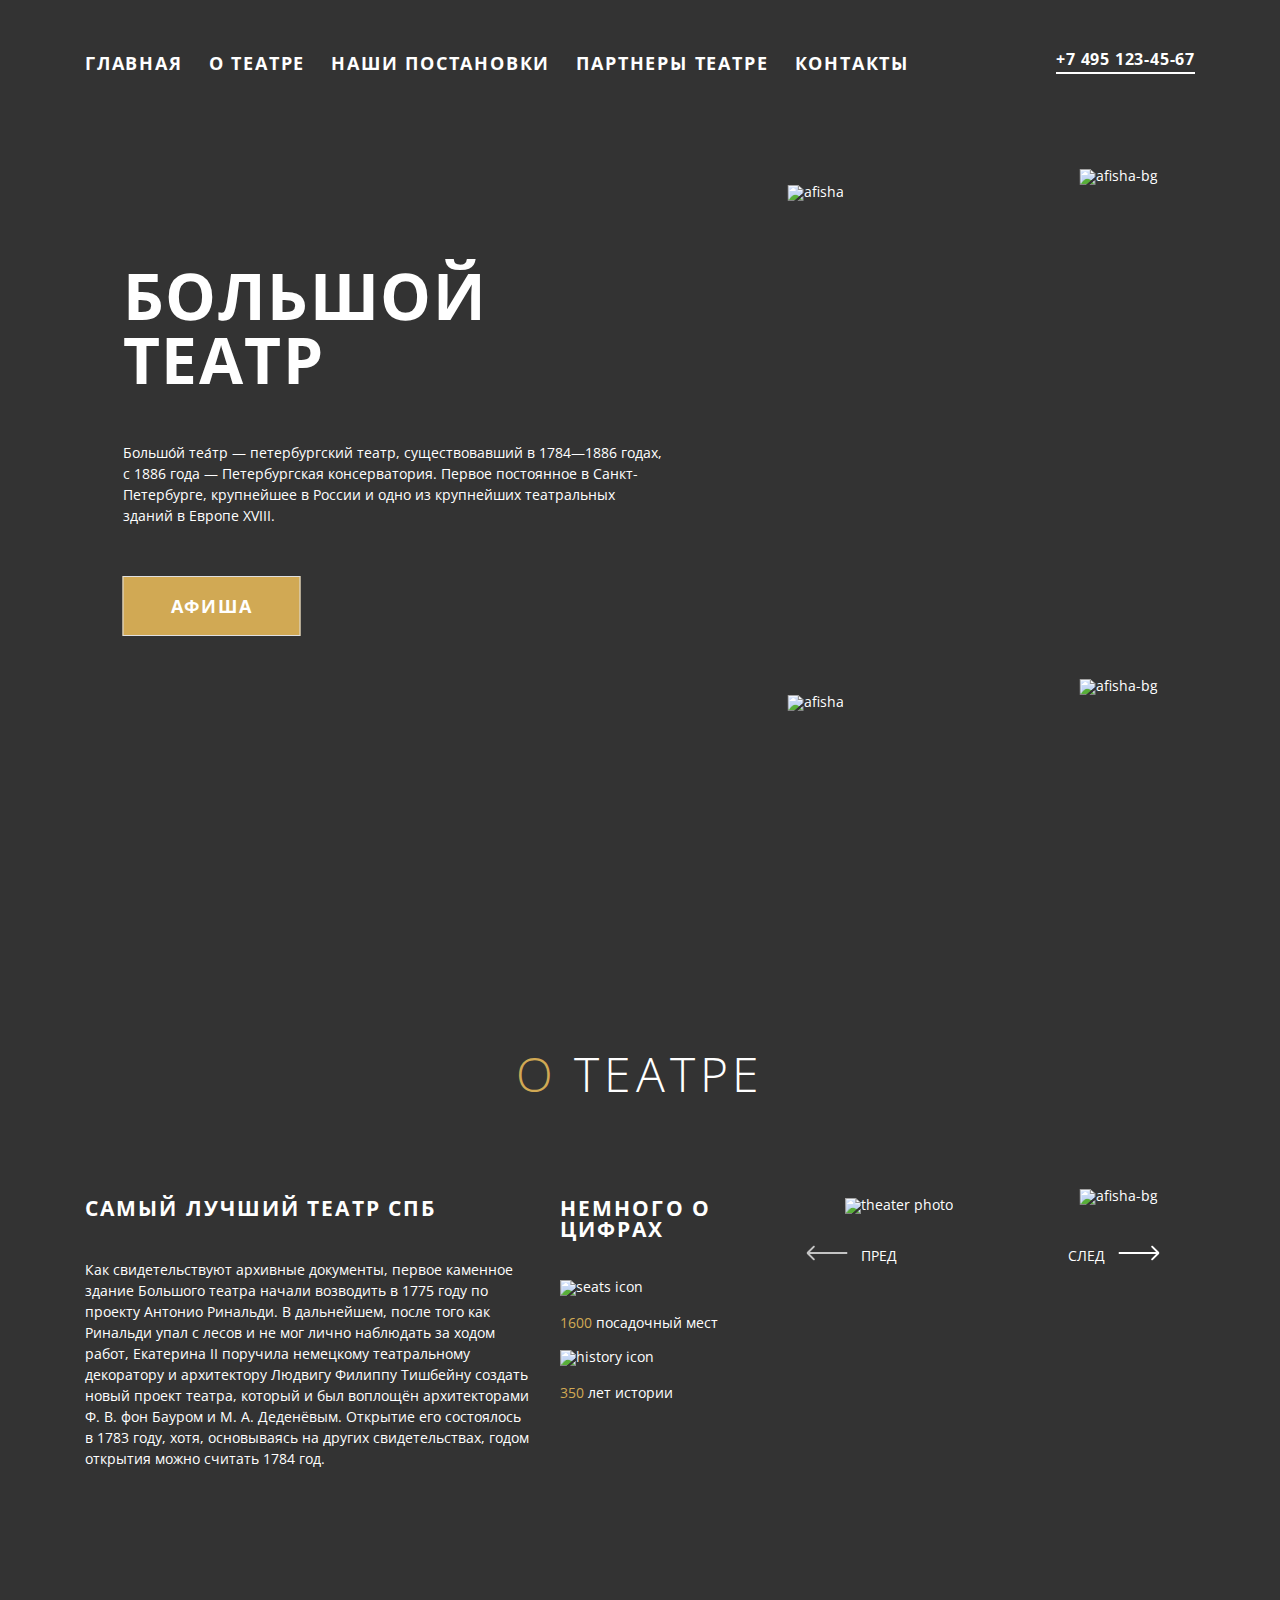
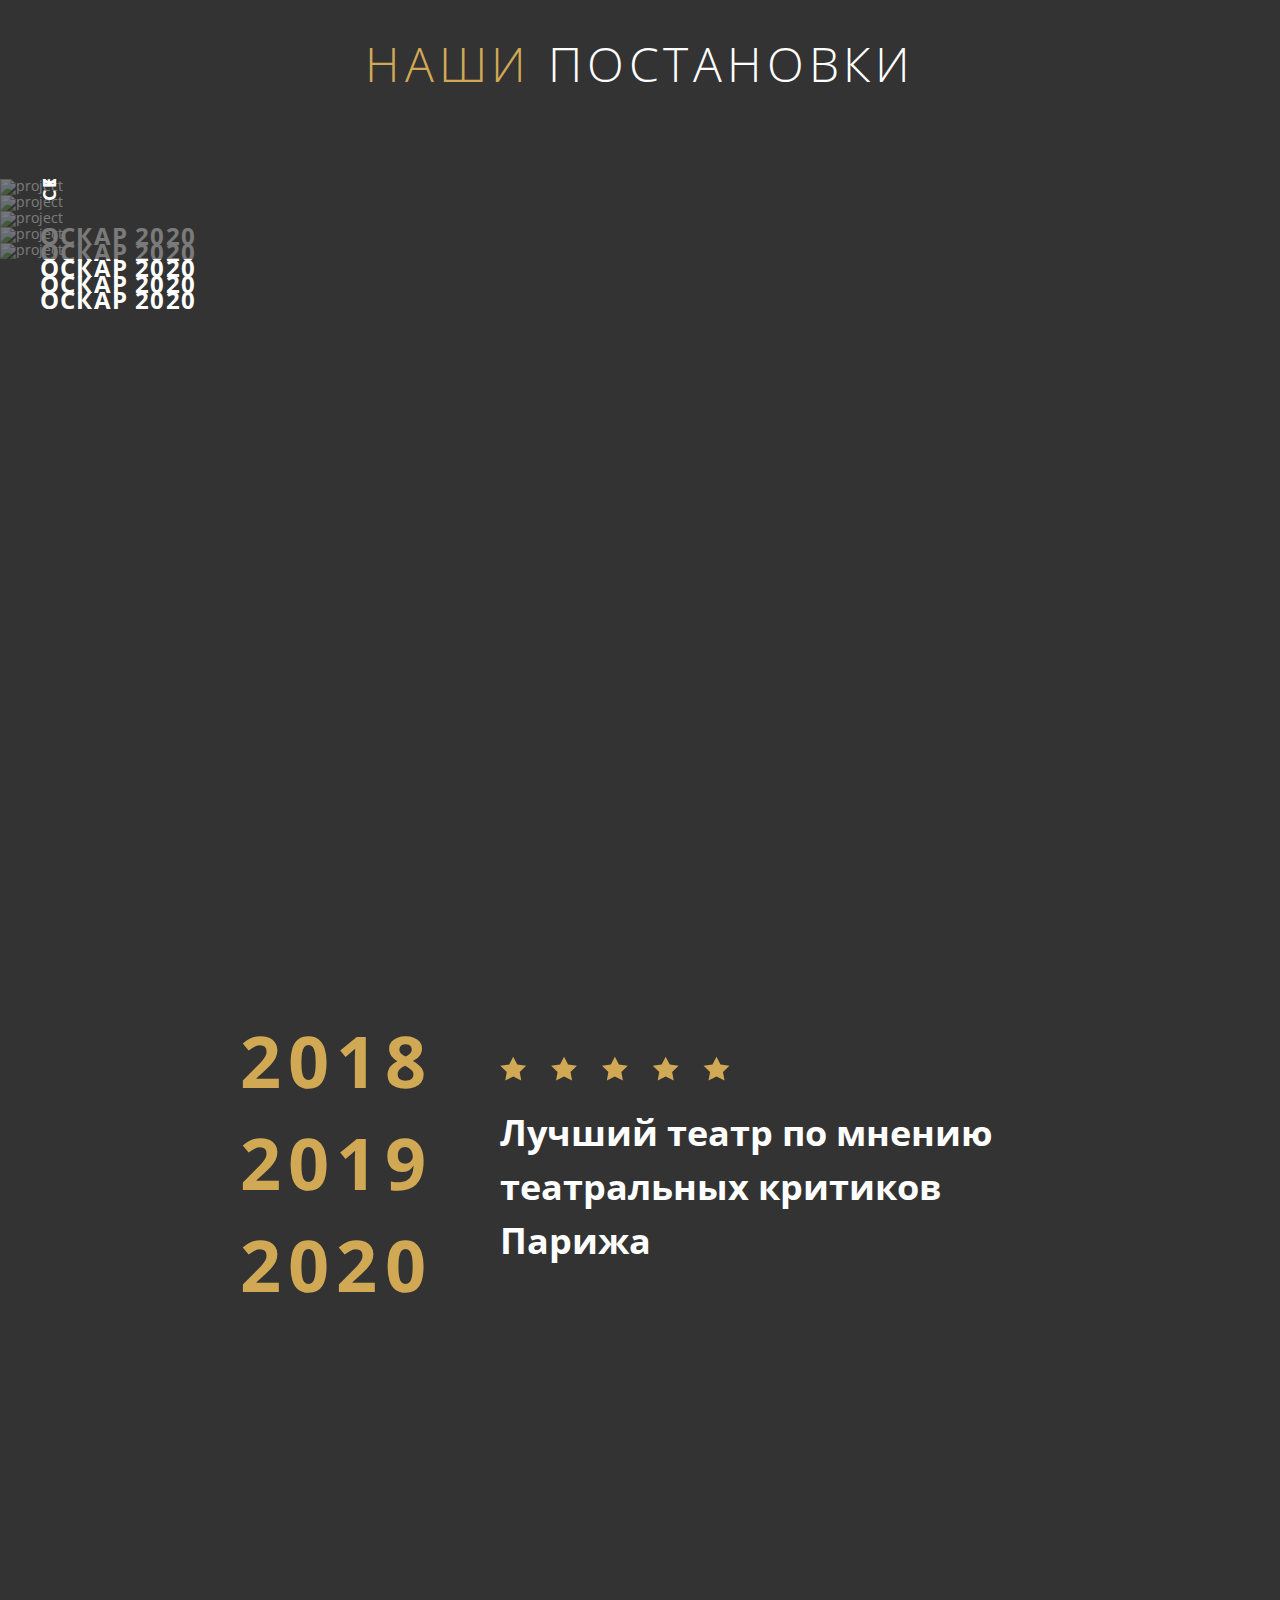
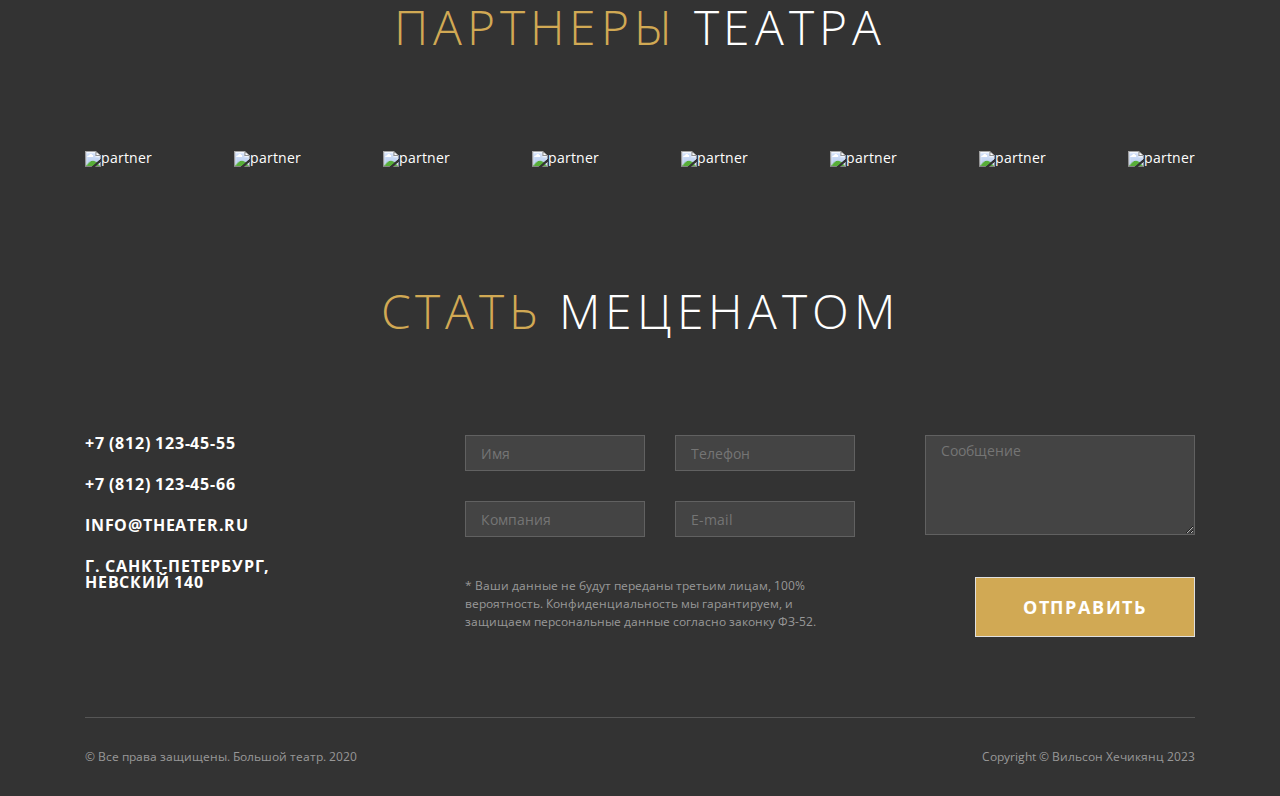
==== commit 2715c7c9: "bug fixed" ====
--- a/index.html
+++ b/index.html
@@ -14,8 +14,7 @@
 			crossorigin="anonymous"
 			referrerpolicy="no-referrer"
 		/>
-		<link href="https://fonts.googleapis.com/css?family=Open+Sans:300,regular,500,600,700,800,300italic,italic,500italic,600italic,700italic,800italic" rel="stylesheet" />
-		<title>Theatre</title>
+		<title>Theater</title>
 	</head>
 	<body>
 		<aside class="aside">
@@ -94,14 +93,14 @@
 			<div class="header__container container">
 				<nav class="menu__nav">
 					<a class="nav__item" href="#">главная</a>
-					<a class="nav__item" href="#">о театре</a>
-					<a class="nav__item" href="#">наши постановки</a>
-					<a class="nav__item" href="#">партнеры театре</a>
-					<a class="nav__item" href="#">контакты</a>
+					<a class="nav__item" href="#about">о театре</a>
+					<a class="nav__item" href="#projects">наши постановки</a>
+					<a class="nav__item" href="#partners">партнеры театре</a>
+					<a class="nav__item" href="#contacts">контакты</a>
 				</nav>
 
 				<div class="burger__btn">
-					<img src="img/burger__btn.svg" alt="" />
+					<img src="img/burger__btn.svg" alt="burger menu button" />
 				</div>
 
 				<a class="header__phone" href="tel: +74951234567">+7 495 123-45-67</a>
@@ -118,22 +117,22 @@
 					</div>
 					<div class="first-screen__slider">
 						<div class="columns__slider">
-							<div class="slider__item">
+							<div>
 								<div class="slider__item-container">
-									<img class="slider__img" src="img/first-screen_slider.webp" alt="" />
-									<img class="slider__img-bg" src="img/first-scree_slider-bg.png" alt="" />
-								</div>
-							</div>
-							<div class="slider__item">
+									<img class="slider__img" src="img/first-screen_slider.webp" alt="afisha" />
+									<img class="slider__img-bg" src="img/first-scree_slider-bg.png" alt="afisha-bg" />
+								</div>
+							</div>
+							<div>
 								<div class="slider__item-container">
-									<img class="slider__img" src="img/first-screen_slider.webp" alt="" />
-									<img class="slider__img-bg" src="img/first-scree_slider-bg.png" alt="" />
-								</div>
-							</div>
-							<div class="slider__item">
+									<img class="slider__img" src="img/first-screen_slider.webp" alt="afisha" />
+									<img class="slider__img-bg" src="img/first-scree_slider-bg.png" alt="afisha-bg" />
+								</div>
+							</div>
+							<div>
 								<div class="slider__item-container">
-									<img class="slider__img" src="img/first-screen_slider.webp" alt="" />
-									<img class="slider__img-bg" src="img/first-scree_slider-bg.png" alt="" />
+									<img class="slider__img" src="img/first-screen_slider.webp" alt="afisha" />
+									<img class="slider__img-bg" src="img/first-scree_slider-bg.png" alt="afisha-bg" />
 								</div>
 							</div>
 						</div>
@@ -181,20 +180,20 @@
 							</p>
 						</div>
 						<div class="about__numbers">
-							<h3 class="numbers__title">немного о цифрах</h3>
+							<h3 class="info__title">немного о цифрах</h3>
 							<div class="numbers__container">
 								<div class="numbers__seats">
-									<img class="seats__img" src="img/number_seats.svg" alt="" />
+									<img class="seats__img" src="img/number_seats.svg" alt="seats icon" />
 									<p class="seats__text"><span class="accent">1600</span> посадочный мест</p>
 								</div>
 								<div class="numbers__history">
-									<img class="history__img" src="img/about_history.svg" alt="" />
+									<img class="history__img" src="img/about_history.svg" alt="history icon" />
 									<p class="history__text"><span class="accent">350</span> лет истории</p>
 								</div>
 							</div>
 						</div>
 						<div class="about__img">
-							<img class="theatre__img" src="img/about_img.webp" alt="" />
+							<img class="theater__img" src="img/about_img.webp" alt="theater photo" />
 						</div>
 					</div>
 				</div>
@@ -203,52 +202,52 @@
 				<h2 class="projects__title title"><span class="accent">наши</span> постановки</h2>
 				<div class="slider">
 					<div class="slider__project">
-						<img src="img/slider_project1.webp" alt="" />
-						<p class="project__title">оскар 2020</p>
-						<p class="project__date">сентябрь 2020</p>
-						<div class="projects__btn">
-							<a class="search__btn" href="#">
-								<img src="img/search__icon.svg" alt="" />
-							</a>
-						</div>
-					</div>
-					<div class="slider__project">
-						<img src="img/slider_project2.webp" alt="" />
-						<p class="project__title">оскар 2020</p>
-						<p class="project__date">сентябрь 2020</p>
-						<div class="projects__btn">
-							<a class="search__btn" href="#">
-								<img src="img/search__icon.svg" alt="" />
-							</a>
-						</div>
-					</div>
-					<div class="slider__project">
-						<img src="img/slider_project3.webp" alt="" />
-						<p class="project__title">оскар 2020</p>
-						<p class="project__date">сентябрь 2020</p>
-						<div class="projects__btn">
-							<a class="search__btn" href="#">
-								<img src="img/search__icon.svg" alt="" />
-							</a>
-						</div>
-					</div>
-					<div class="slider__project">
-						<img src="img/slider_project4.webp" alt="" />
-						<p class="project__title">оскар 2020</p>
-						<p class="project__date">сентябрь 2020</p>
-						<div class="projects__btn">
-							<a class="search__btn" href="#">
-								<img src="img/search__icon.svg" alt="" />
-							</a>
-						</div>
-					</div>
-					<div class="slider__project">
-						<img src="img/slider_project2.webp" alt="" />
-						<p class="project__title">оскар 2020</p>
-						<p class="project__date">сентябрь 2020</p>
-						<div class="projects__btn">
-							<a class="search__btn" href="#">
-								<img src="img/search__icon.svg" alt="" />
+						<img src="img/slider_project1.webp" alt="project" />
+						<p class="project__title">оскар 2020</p>
+						<p class="project__date">сентябрь 2020</p>
+						<div class="projects__btn">
+							<a class="search__btn" href="#">
+								<img src="img/search__icon.svg" alt="search icon" />
+							</a>
+						</div>
+					</div>
+					<div class="slider__project">
+						<img src="img/slider_project2.webp" alt="project" />
+						<p class="project__title">оскар 2020</p>
+						<p class="project__date">сентябрь 2020</p>
+						<div class="projects__btn">
+							<a class="search__btn" href="#">
+								<img src="img/search__icon.svg" alt="search icon" />
+							</a>
+						</div>
+					</div>
+					<div class="slider__project">
+						<img src="img/slider_project3.webp" alt="project" />
+						<p class="project__title">оскар 2020</p>
+						<p class="project__date">сентябрь 2020</p>
+						<div class="projects__btn">
+							<a class="search__btn" href="#">
+								<img src="img/search__icon.svg" alt="search icon" />
+							</a>
+						</div>
+					</div>
+					<div class="slider__project">
+						<img src="img/slider_project4.webp" alt="project" />
+						<p class="project__title">оскар 2020</p>
+						<p class="project__date">сентябрь 2020</p>
+						<div class="projects__btn">
+							<a class="search__btn" href="#">
+								<img src="img/search__icon.svg" alt="search icon" />
+							</a>
+						</div>
+					</div>
+					<div class="slider__project">
+						<img src="img/slider_project2.webp" alt="project" />
+						<p class="project__title">оскар 2020</p>
+						<p class="project__date">сентябрь 2020</p>
+						<div class="projects__btn">
+							<a class="search__btn" href="#">
+								<img src="img/search__icon.svg" alt="search icon" />
 							</a>
 						</div>
 					</div>
@@ -262,7 +261,7 @@
 						<p class="rating__item accent">2020</p>
 					</div>
 					<div class="rating__column">
-						<img class="rating__stars" src="img/raiting_stars.svg" alt="" />
+						<img class="rating__stars" src="img/rating_stars.svg" alt="rating stars" />
 						<p class="rating__paragraph">Лучший театр по мнению театральных критиков Парижа</p>
 					</div>
 				</div>
@@ -270,33 +269,40 @@
 			<section id="partners" class="partners">
 				<div class="partners__container container">
 					<h2 class="partners__title title"><span class="accent">партнеры</span> театра</h2>
-					<div class="partners__logo"></div>
+					<div class="partners__logo-container">
+						<img class="partners__logo" src="img/partners-gazprom.svg" alt="partner" />
+						<img class="partners__logo" src="img/partners-gazprom.svg" alt="partner" />
+						<img class="partners__logo" src="img/partners-gazprom.svg" alt="partner" />
+						<img class="partners__logo" src="img/partners-gazprom.svg" alt="partner" />
+						<img class="partners__logo" src="img/partners-gazprom.svg" alt="partner" />
+						<img class="partners__logo" src="img/partners-gazprom.svg" alt="partner" />
+						<img class="partners__logo" src="img/partners-gazprom.svg" alt="partner" />
+						<img class="partners__logo" src="img/partners-gazprom.svg" alt="partner" />
+					</div>
 				</div>
 			</section>
 			<section id="contacts" class="contacts">
 				<div class="contacts__container">
 					<h2 class="contacts__title title"><span class="accent">стать</span> меценатом</h2>
 					<div class="contacts__inner">
-						<div class="contacts__phone-email">
-							<div class="contacts__info">
-								<div class="contacts__phone">
-									<p>+7 (812) 123-45-55</p>
-									<p>+7 (812) 123-45-66</p>
-								</div>
-								<div class="contacts__email">
-									<p>info@theater.ru</p>
-									<p>г. санкт-петербург, невский 140</p>
-								</div>
-							</div>
-						</div>
-						<div class="contacts__form form">
-							<form id="contact-form" action="#" method="post" class="form">
+						<div class="contacts__info">
+							<div class="contacts__phone">
+								<p>+7 (812) 123-45-55</p>
+								<p>+7 (812) 123-45-66</p>
+							</div>
+							<div class="contacts__email">
+								<p>info@theater.ru</p>
+								<p>г. санкт-петербург, невский 140</p>
+							</div>
+						</div>
+						<div class="contacts__form">
+							<form id="contact-form" action="#" method="post">
 								<div class="form__content">
 									<div class="form__inputs">
-										<input id="name" class="form__input input" type="text" name="name" placeholder="Имя" required/>
-										<input id="phone" class="form__input input" type="text" name="phone" placeholder="Телефон" required/>
-										<input id="company" class="form__input input" type="text" name="company" placeholder="Компания" required/>
-										<input id="email" class="form__input input" type="text" name="email" placeholder="E-mail" required/>
+										<input id="name" class="form__input input" type="text" name="name" placeholder="Имя" required />
+										<input id="phone" class="form__input input" type="phone" name="phone" placeholder="Телефон" required />
+										<input id="company" class="form__input input" type="text" name="company" placeholder="Компания" required />
+										<input id="email" class="form__input input" type="email" name="email" placeholder="E-mail" required />
 									</div>
 									<div class="form__text">
 										<textarea id="message" class="form__textarea input" name="message" placeholder="Сообщение" required></textarea>
@@ -315,10 +321,10 @@
 			</section>
 		</main>
 		<footer class="footer">
-			<div class="footer__container container">
+			<div class="container">
 				<div class="footer__inner">
-					<p class="footer__copyright">&#169; Все права защищены. Большой театр. 2020</p>
-					<p class="footer__developer">Copyright &copy; Вильсон Хечикянц 2023</p>
+					<p>&#169; Все права защищены. Большой театр. 2020</p>
+					<p>Copyright &copy; Вильсон Хечикянц 2023</p>
 				</div>
 			</div>
 		</footer>
--- a/style.css
+++ b/style.css
@@ -4,10 +4,11 @@
 	--main-color-gold: #d1a954;
 	--color-dark-gold: #b88f39;
 	--main-color-black: #333333;
+	--color-dark-grey: #444444;
 }
 
 body {
-	font-family: "Open Sans", sans-serif;
+	font-family: "Open Sans Condensed", sans-serif;
 	color: white;
 	line-height: 1;
 	font-size: 14px;
@@ -64,6 +65,8 @@
 .social__link {
 	width: 26px;
 	height: 26px;
+	display: flex;
+	justify-content: center;
 }
 
 svg path {
@@ -81,14 +84,10 @@
 /* HEADER */
 
 .container {
-	max-width: 1160px;
+	max-width: 1110px;
 	margin: 0 auto;
-}
-
-.header__container {
-	display: flex;
-	justify-content: space-between;
-	align-items: center;
+	padding: 0 20px;
+	box-sizing: content-box;
 }
 
 .header {
@@ -99,7 +98,6 @@
 	height: 100vh;
 	background: url(img/first-screen_background.webp) center/cover no-repeat;
 	margin-bottom: 150px;
-	background-size: cover;
 	position: relative;
 }
 
@@ -109,10 +107,11 @@
 	left: 0;
 	width: 500px;
 	height: 500px;
-	background-color: #d1a954;
+	background-color: var(--main-color-gold);
 	z-index: 1;
 	transform: translateX(-100%);
-	transition: all 0.5s linear;
+	transition: all 0.3s linear;
+	
 }
 
 .burger__menu.active {
@@ -136,11 +135,6 @@
 
 .burger__item {
 	color: white;
-	transition: all 0.3s linear;
-}
-
-.burger__item:hover {
-	color: #565656;
 }
 
 .burger__close {
@@ -151,21 +145,12 @@
 	right: 20px;
 }
 
-.burger__close:hover .burger__line {
-	background-color: white;
-}
-
-.burger__close:hover .burger__line::before {
-	background-color: white;
-}
-
 .burger__line {
 	width: 50px;
 	height: 7px;
 	border-radius: 5px;
-	background-color: #444444;
+	background-color: var(--color-dark-grey);
 	transform: rotate(45deg);
-	transition: all 0.3s linear;
 }
 
 .burger__line::before {
@@ -173,7 +158,7 @@
 	display: block;
 	width: 50px;
 	height: 7px;
-	background-color: #444444;
+	background-color: var(--color-dark-grey);
 	transform: rotate(-90deg);
 	border-radius: 5px;
 	transition: all 0.3s linear;
@@ -190,13 +175,18 @@
 	width: 824px;
 }
 
-.nav__item {
-	font-family: "Open Sans Condensed", sans-serif;
+.header__container {
+	display: flex;
+	justify-content: space-between;
+	align-items: center;
+	color: #ffffff;
+	text-transform: uppercase;
 	font-weight: 700;
 	font-size: 18px;
 	letter-spacing: 0.1em;
-	text-transform: uppercase;
-	color: #ffffff;
+}
+
+.nav__item {
 	transition: color 0.3s linear;
 }
 
@@ -246,7 +236,6 @@
 	font-size: 64px;
 	letter-spacing: 0.1rem;
 	text-transform: uppercase;
-	color: #ffffff;
 	margin-bottom: 50px;
 }
 
@@ -254,7 +243,6 @@
 	font-family: "Open Sans", sans-serif;
 	font-weight: 400;
 	line-height: 150%;
-	color: #ffffff;
 	margin-bottom: 50px;
 }
 
@@ -274,11 +262,12 @@
 }
 
 .button:hover {
-  background-color: #b88f39;
+  background-color: var(--color-dark-gold);
 }
 
 .arrow {
   transition: all .3s linear;
+	width: 108px;
 }
 
 .arrow:hover path {
@@ -287,11 +276,6 @@
 
 .arrow:hover {
   color: #b88f39;
-}
-
-.buttons__next,
-.buttons__previous {
-	width: 108px;
 }
 
 .buttons__previous svg {
@@ -395,15 +379,6 @@
 	width: 255px;
 }
 
-.numbers__title {
-	font-family: "Open Sans Condensed", sans-serif;
-	font-weight: 700;
-	font-size: 21px;
-	letter-spacing: 0.1rem;
-	text-transform: uppercase;
-	margin-bottom: 40px;
-}
-
 .numbers__seats, .seats__img, .history__img {
 	margin-bottom: 20px;
 }
@@ -428,12 +403,7 @@
 .slider__project::before {
 	content: "";
 	position: absolute;
-	top: 0;
-	bottom: 0;
-	left: 0;
-	right: 0;
-	width: 100%;
-	height: 100%;
+	inset: 0;
 	background: linear-gradient(0deg, rgba(51, 51, 51, 0.65), rgba(51, 51, 51, 0.65));
 	transition: all 0.4s linear;
 }
@@ -518,7 +488,8 @@
 }
 
 .rating-container {
-	width: 800px;
+	max-width: 800px;
+	width: 100%;
 	display: flex;
 	justify-content: space-between;
 	align-items: center;
@@ -564,10 +535,15 @@
 .partners__title {
 	margin-bottom: 100px;
 }
+
+.partners__logo-container {
+	display: flex;
+	justify-content: space-between;
+	flex-wrap: wrap;
+	gap: 80px;
+}
 .partners__logo {
-	background-image: url(img/partners-gazprom.svg);
-	height: 272px;
-	background-repeat: space;
+
 }
 
 /* CONTACTS */
@@ -583,6 +559,8 @@
 .contacts__container {
 	max-width: 1110px;
 	margin: 0 auto;
+	padding: 0 20px;
+	box-sizing: content-box;
 }
 
 .contacts__inner {
@@ -592,7 +570,8 @@
 }
 
 .contacts__form {
-	width: 730px;
+	max-width: 730px;
+	width: 100%;
 }
 
 .contacts__info {
@@ -670,7 +649,7 @@
 	color: #989898;
 }
 
-@media screen and (max-width: 1200px) {
+@media screen and (max-width: 1470px) {
   .aside {
     display: none;
   }
@@ -699,17 +678,37 @@
 	.about__img {
 		display: none;
 	}
+
+	.partners__container {
+		max-width: 690px;
+
+	}
+
+	.partners__logo-container {
+		gap: 40px;
+
+	}
+
+	.partners__logo:nth-child(n + 7) {
+		display: none;
+	}
+
 }
 
 @media screen and (min-width: 768px) and (max-width: 1110px) {
 	.header__container {
 		flex-direction: column;
 	}
+
+	.form__inputs {
+		gap: 20px;
+		margin-right: 20px;
+	}
 }
 
 @media screen and (max-width: 992px) {
 	.first-screen {
-		width: 690px;
+		max-width: 690px;
 	}
 
 	.header {
@@ -726,7 +725,7 @@
 	}
 
 	.slider {
-		width: 690px;
+		max-width: 690px;
 		margin: 0 auto;
 	}
 
@@ -735,7 +734,7 @@
 	}
 
 	.rating-container {
-		width: 690px;
+		max-width: 90%;
 	}
 
 	.rating__column {
@@ -743,7 +742,6 @@
 	}
 
 	.partners {
-		max-width: 690px;
 		margin: 0 auto;
 		margin-bottom: 120px;
 	}
@@ -751,6 +749,12 @@
 	.contacts {
 		max-width: 690px;
 		margin: 0 auto;
+		padding: 0 20px;
+		box-sizing: content-box;
+	}
+
+	.contacts__container {
+		padding: 0;
 	}
 
 	.contacts__info {
@@ -771,7 +775,7 @@
 		max-width: unset;
 	}
 
-	.contacts__phone-email {
+	.contacts__info {
 		width: 100%;
 		order: 1;
 	}
@@ -801,6 +805,9 @@
 
 	.header__container {
 		flex-direction: row;
+		max-width: 696px;
+		padding: 0 20px;
+		box-sizing: content-box;
 	}
 
 	.menu__nav {
@@ -816,9 +823,10 @@
 		margin: 0 auto;
 	}
 
-	.about {
+	.about__container {
 		max-width: 690px;
-		margin: 0 auto;
+		padding: 0 20px;
+		box-sizing: content-box;
 	}
 
 	.about__wrapper {
@@ -832,93 +840,26 @@
 	.slider {
 		height: 550px;
 	}
-}
-
-@media screen and (max-width: 576px) {
-	.first-screen {
-		max-width: 510px;
-		top: 55%;
-	}
-
-	.header {
-		height: 600px;
-		margin-bottom: 80px;
-	}
-
-	.header__container {
-		max-width: 510px;
-	}
-
-	.text__title {
-		letter-spacing: 6px;
-		text-align: center;
-	}
-
-	.about {
-		max-width: 510px;
-	}
-
-	.about__info {
-		width: 510px;
-	}
-
-	.about__numbers {
-		width: auto;
-	}
-
-	.about__title {
-		margin-bottom: 60px;
-	}
-
-	.about__wrapper {
-		flex-direction: column;
-	}
-
-	.about__info {
-		text-align: center;
-		flex: unset;
-	}
-
-	.about__numbers {
-		margin: 0 auto;
-	}
-
-	.numbers__title {
-		text-align: center;
-	}
-
-	.about__wrapper {
-		margin-bottom: 80px;
-	}
-
-	.numbers__container {
-		display: flex;
-		width: 345px;
-		justify-content: space-between;
-	}
-
-	.slider {
-		width: 576px;
-	}
-
-	.rating-container {
-		width: 510px;
-	}
-
-	.rating__column {
-		width: 330px;
-	}
-
-	.rating__paragraph {
-		font-size: 25px;
-	}
-
-	.partners {
-		max-width: 510px;
-	}
+
+	.form__inputs {
+		gap: 20px;
+	}
+}
+
+@media screen and (max-width: 720px) {
+	.partners__logo-container {
+		justify-content: center;
+	}
+
+	.partners__logo:nth-child(n + 5) {
+		display: none;
+	}
+}
+
+@media screen and (max-width: 690px) {
 
 	.contacts__form {
-		width: 510px;
+		max-width: 690px;
 	}
 
 	.form__content {
@@ -944,14 +885,14 @@
 		width: 230px;
 	}
 
-	.form__correspondence,
+	.form__correspondence {
+		flex-direction: column;
+		align-items: center;
+
+	}
+
 	.correspondence__text {
-		flex-direction: column;
-		flex: unset;
-		width: 435px;
-		margin: 0 auto;
 		text-align: center;
-		align-items: center;
 	}
 
 	.form__correspondence {
@@ -975,6 +916,93 @@
 		max-width: 510px;
 		margin: 0 auto;
 	}
+}
+
+@media screen and (max-width: 576px) {
+	.first-screen {
+		max-width: 510px;
+		top: 55%;
+	}
+
+	.header {
+		height: 600px;
+		margin-bottom: 80px;
+	}
+
+	.header__container {
+		max-width: 510px;
+	}
+
+	.text__title {
+		letter-spacing: 6px;
+		text-align: center;
+	}
+
+	.about {
+		max-width: 510px;
+	}
+
+	.about__info {
+		width: 510px;
+	}
+
+	.about__numbers {
+		width: auto;
+	}
+
+	.about__title {
+		margin-bottom: 60px;
+	}
+
+	.about__wrapper {
+		flex-direction: column;
+	}
+
+	.about__info {
+		text-align: center;
+justify-content: center;
+	}
+
+	.about__numbers {
+		margin: 0 auto;
+	}
+
+	.numbers__title {
+		text-align: center;
+	}
+
+	.about__wrapper {
+		margin-bottom: 80px;
+	}
+
+	.numbers__container {
+		display: flex;
+		width: 345px;
+		justify-content: space-between;
+	}
+
+	.slider {
+		width: 576px;
+	}
+
+	.rating-container {
+		max-width: 510px;
+		box-sizing: content-box;
+	}
+
+	.rating__column {
+		width: 330px;
+	}
+
+	.rating__paragraph {
+		font-size: 25px;
+	}
+
+	.partners {
+		max-width: 510px;
+	}
+
+	
 
 	.footer {
 		max-width: 510px;
